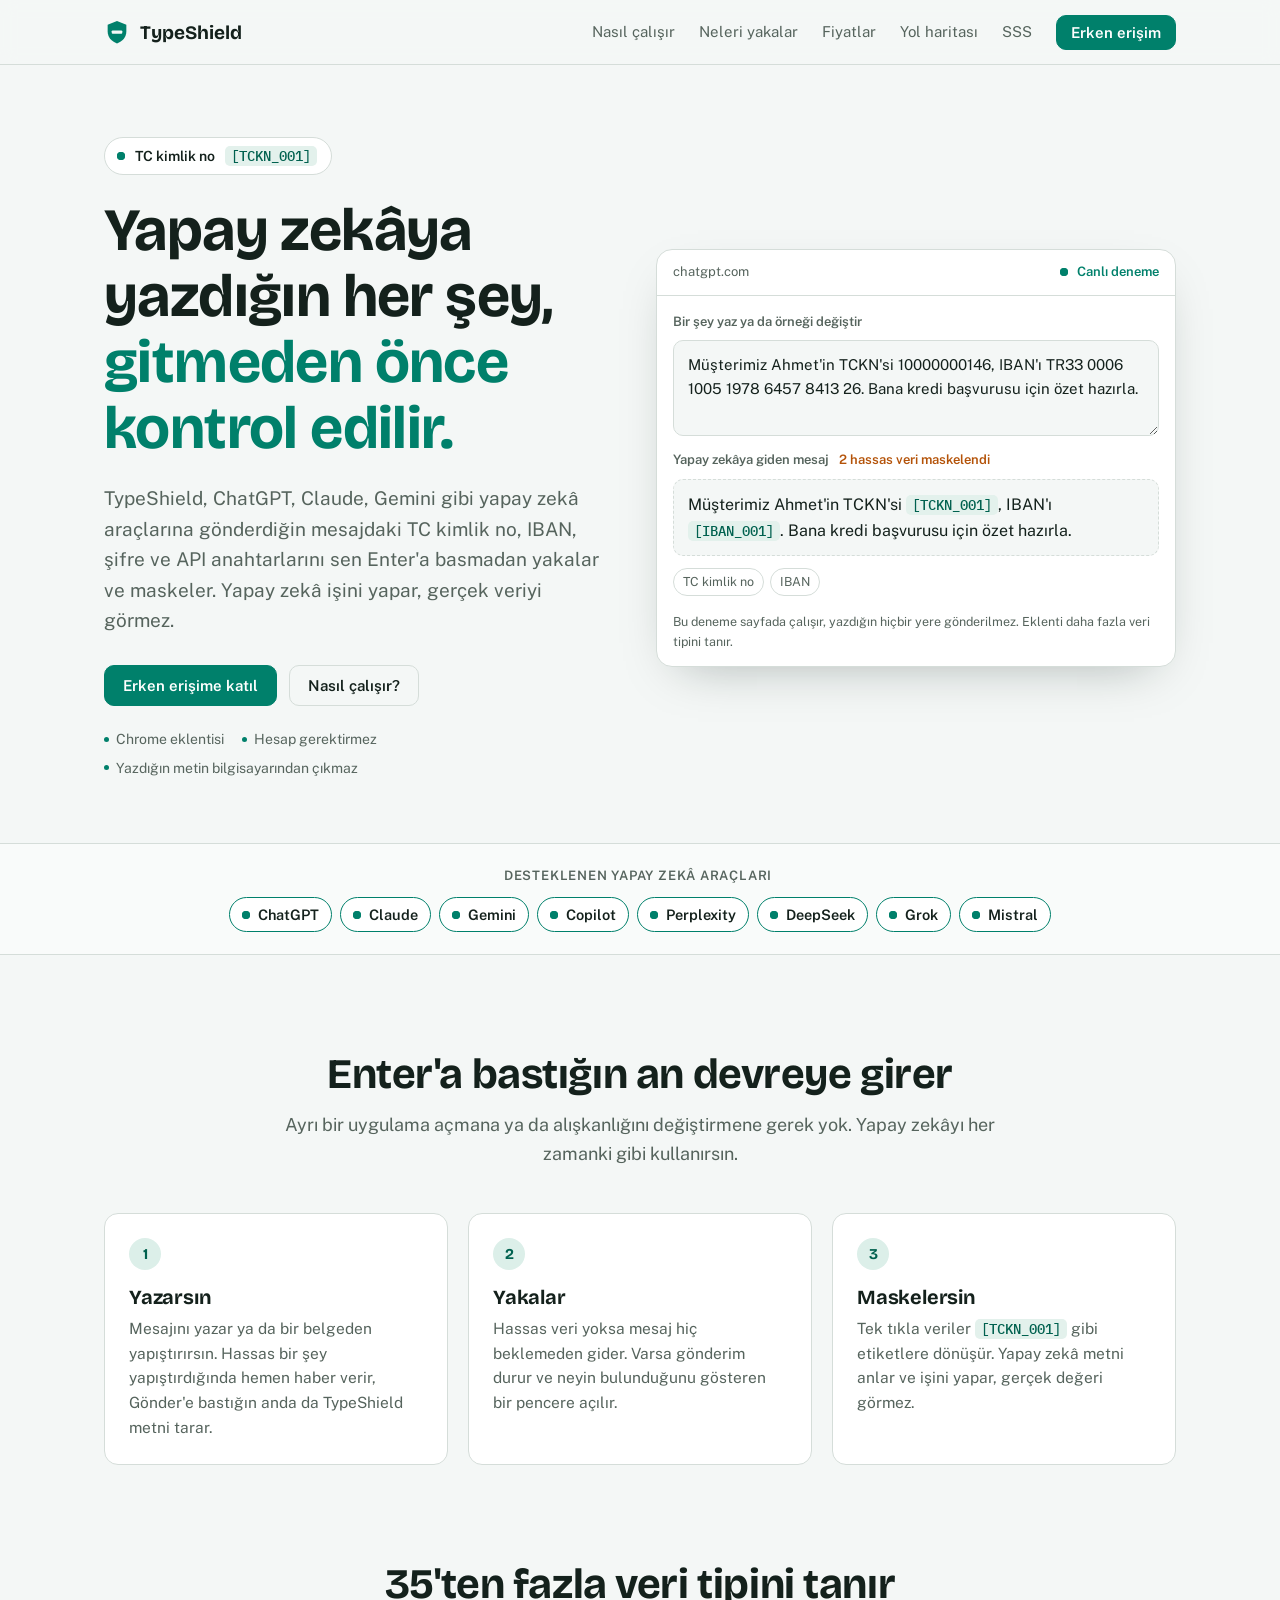
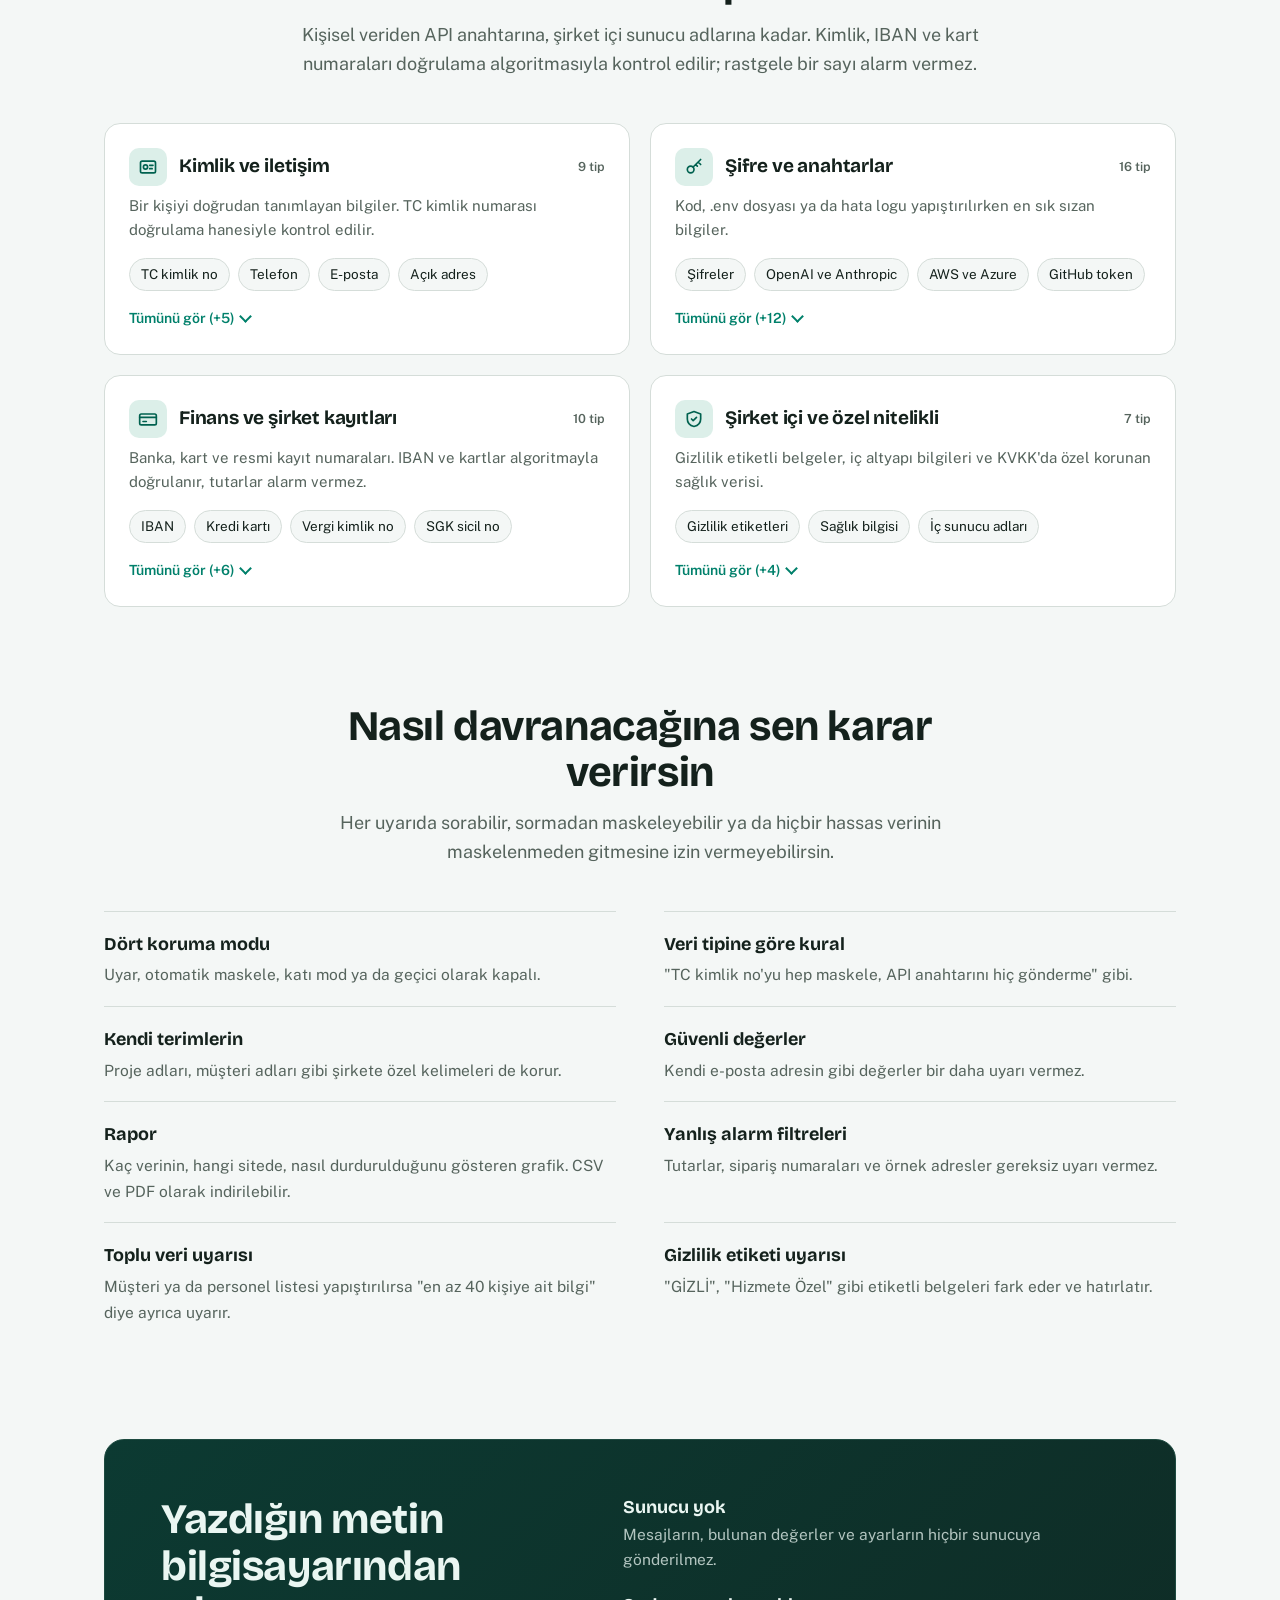
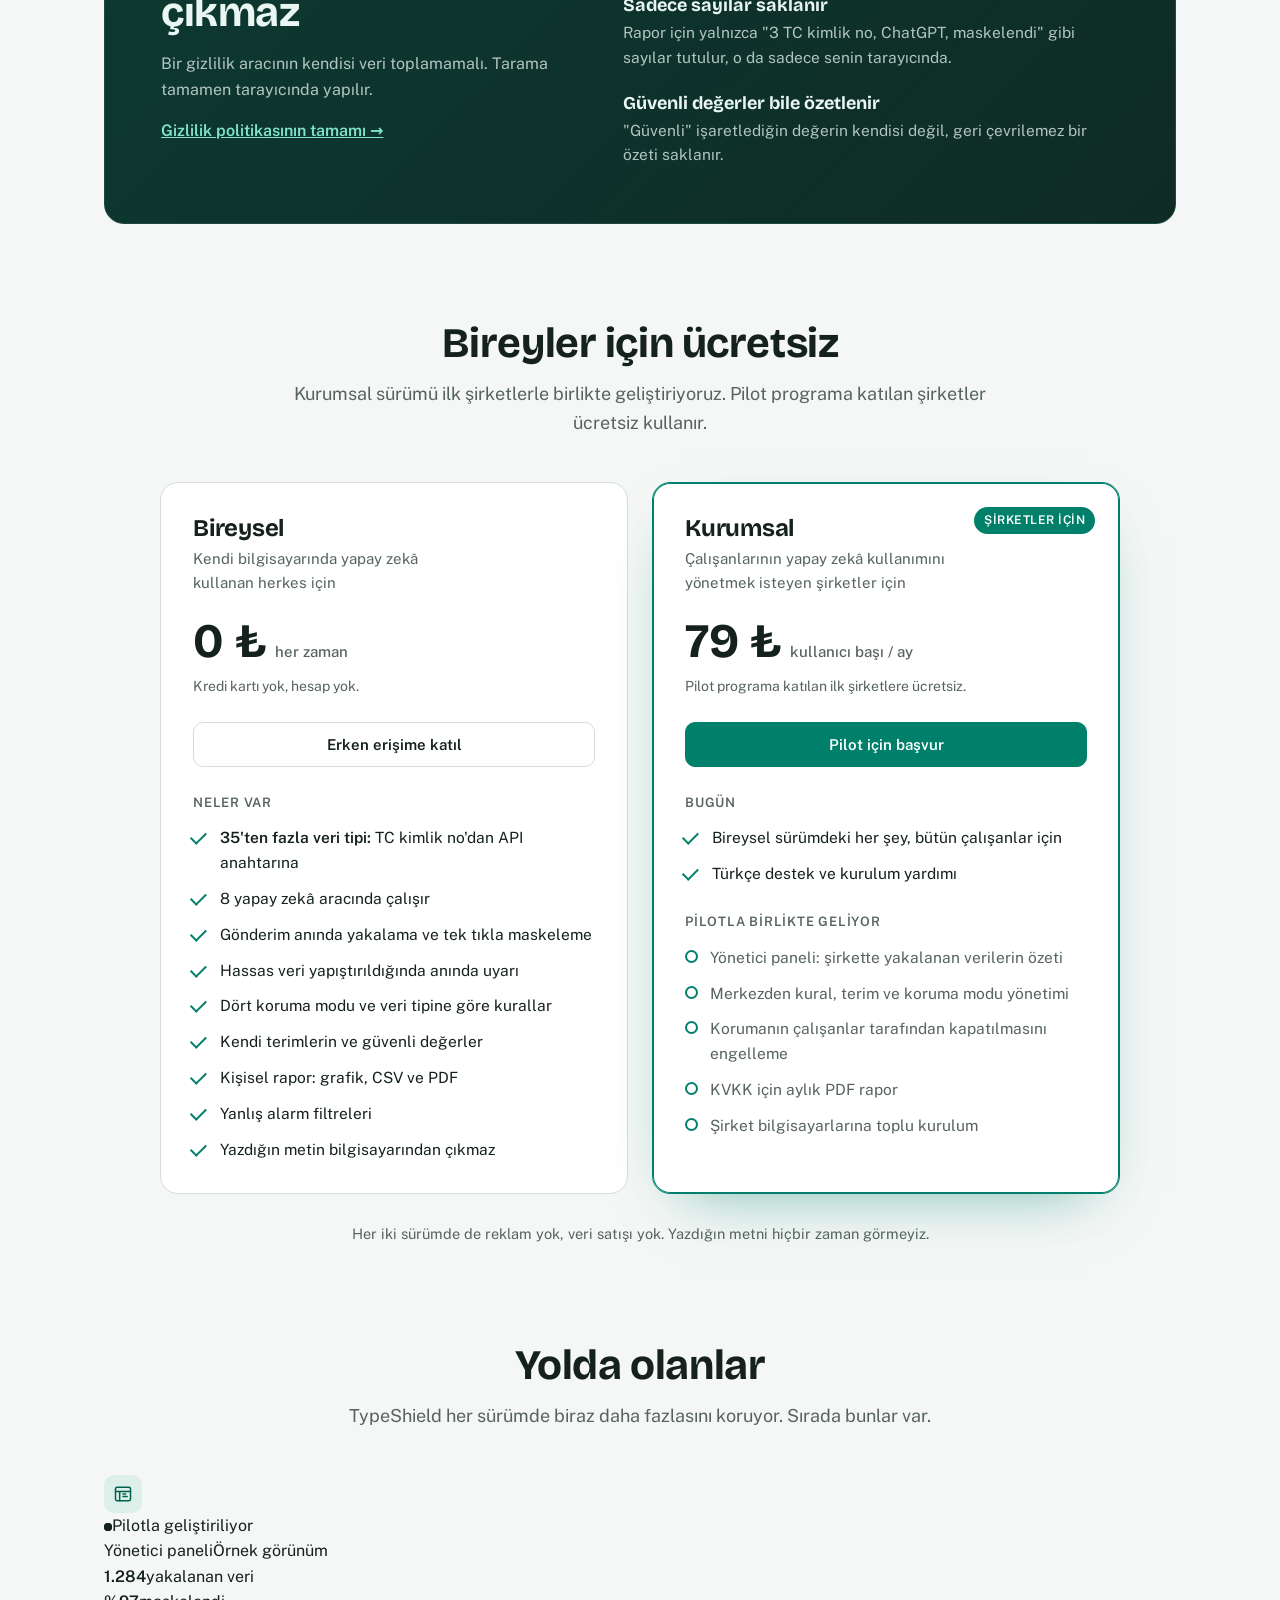
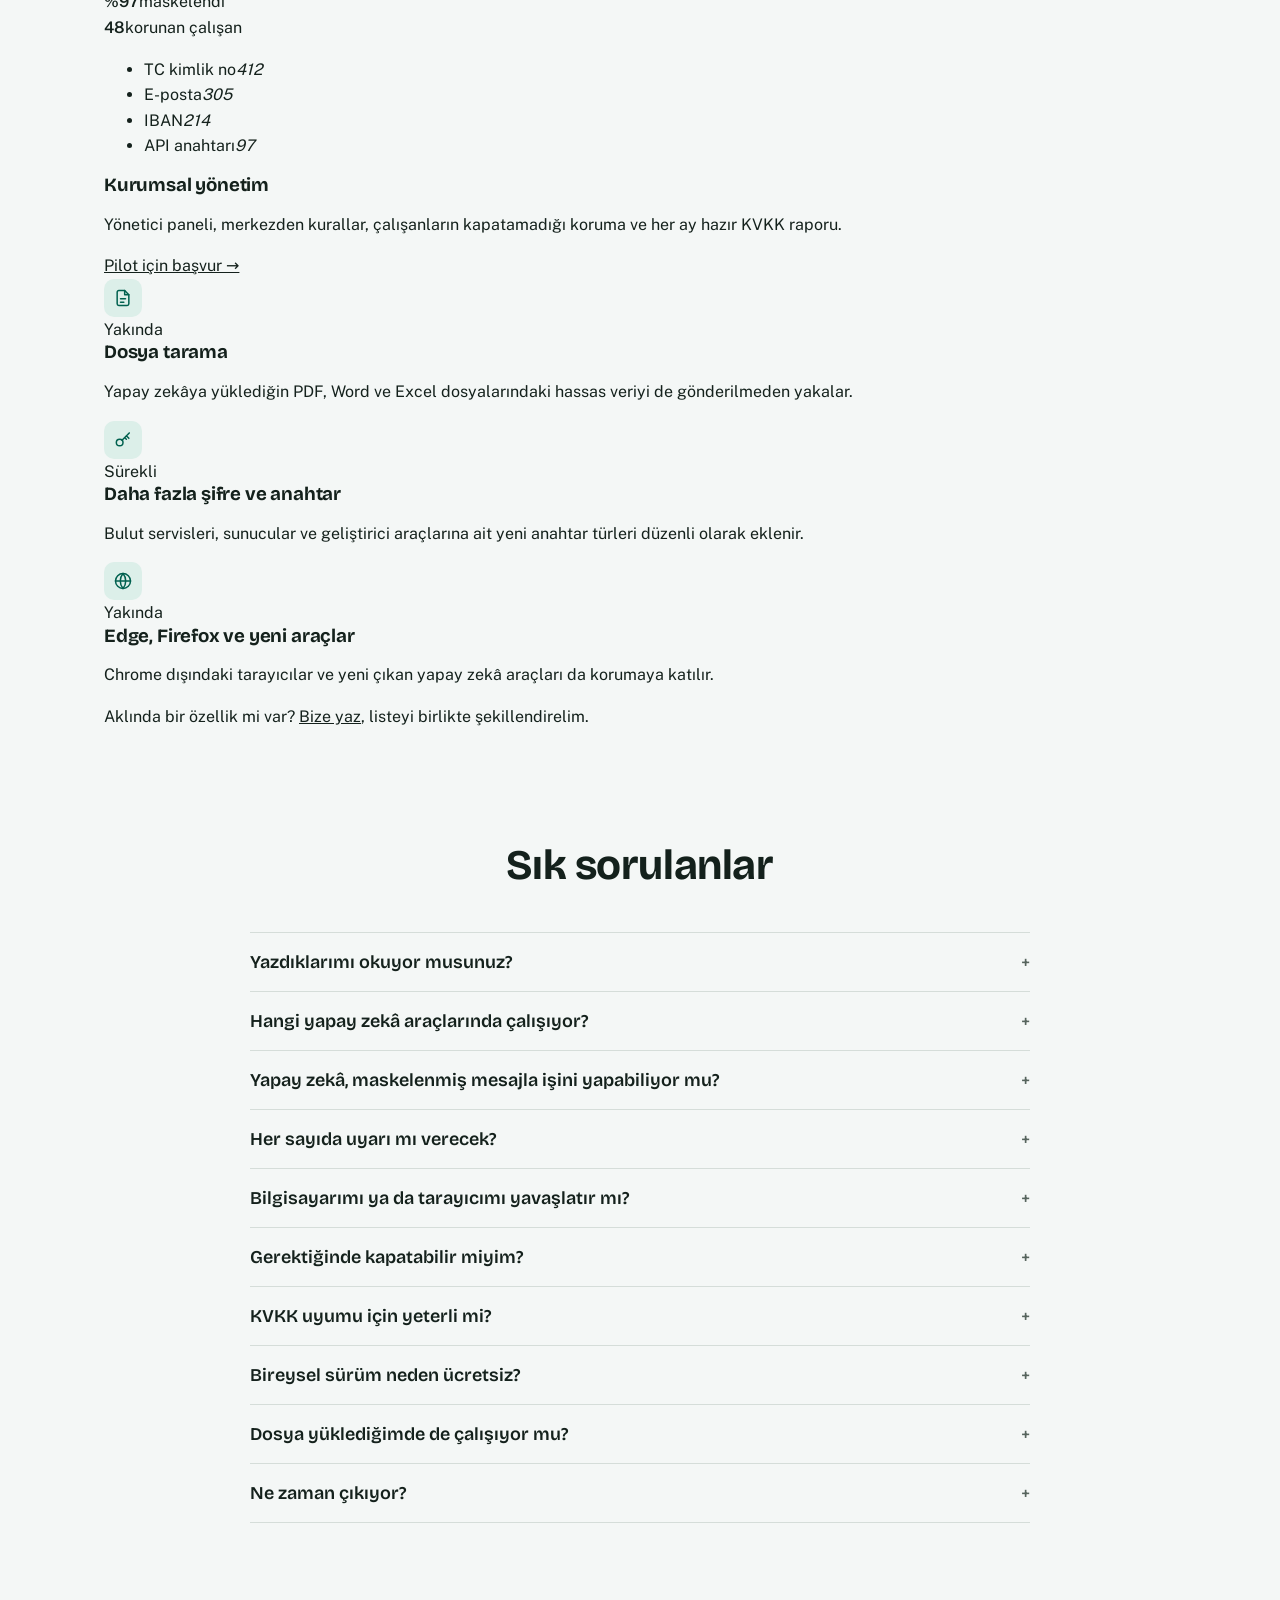
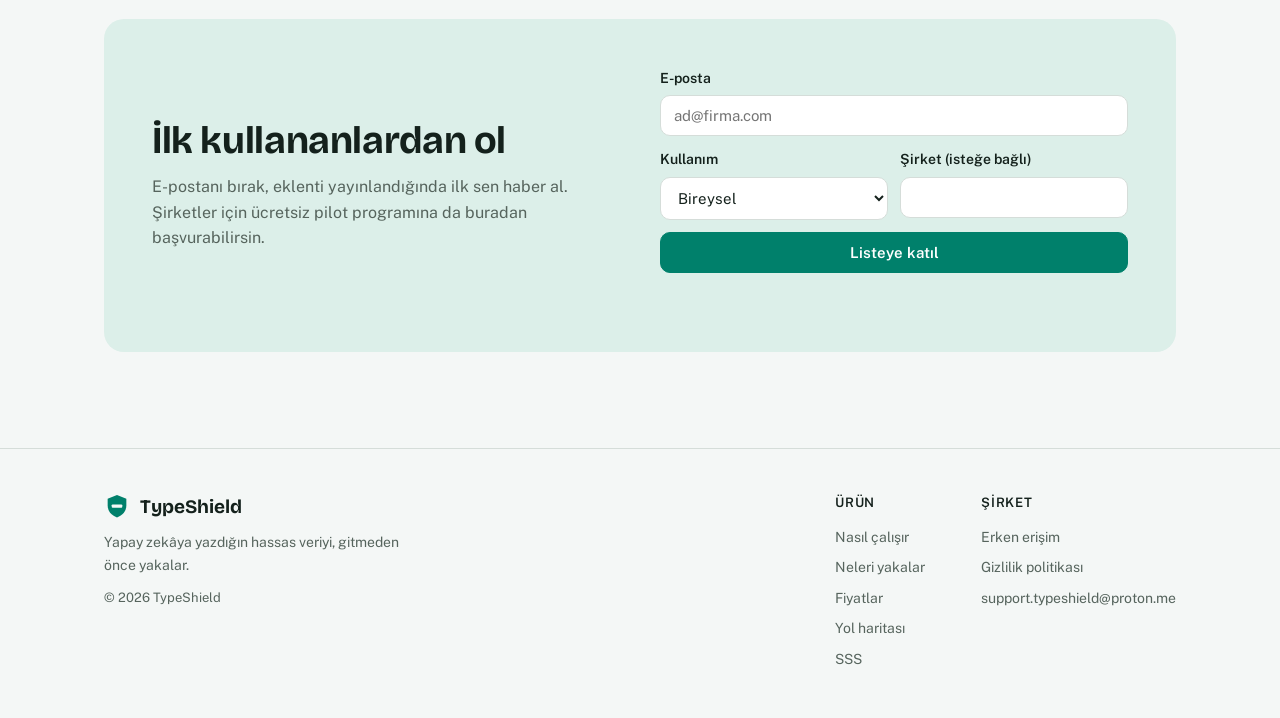
==== index.html @ f194bfb6 "Update index.html" ====
<!doctype html>
<html lang="tr">
<head>
  <meta charset="UTF-8" />
  <meta name="viewport" content="width=device-width, initial-scale=1" />
  <title>TypeShield · Yapay zekâya yazdığını koru</title>
  <meta name="description" content="TypeShield, ChatGPT, Claude, Gemini gibi yapay zekâ araçlarına gönderdiğin mesajlardaki TC kimlik no, IBAN, şifre ve API anahtarlarını sen göndermeden yakalar ve maskeler. Her şey tarayıcında olur." />
  <meta property="og:title" content="TypeShield · Yapay zekâya yazdığını koru" />
  <meta property="og:description" content="Yapay zekâya gönderdiğin mesajlardaki hassas veriyi, sen Enter'a basmadan yakalar ve maskeler." />
  <meta property="og:type" content="website" />
  <link rel="stylesheet" href="fonts.css" />
  <link rel="icon" href="favicon.svg" type="image/svg+xml" />
  <meta name="theme-color" content="#0f1714" media="(prefers-color-scheme: dark)" />
  <meta name="theme-color" content="#f4f7f6" media="(prefers-color-scheme: light)" />
  <link rel="stylesheet" href="style.css" />
  <script src="script.js" defer></script>
</head>
<body>
  <header class="top">
    <div class="wrap">
      <a class="logo" href="#" aria-label="Ana sayfa">
        <svg viewBox="0 0 32 32" aria-hidden="true"><path class="shield" d="M16 2.5 4.5 7v8.4c0 7.2 4.8 12.4 11.5 14.6 6.7-2.2 11.5-7.4 11.5-14.6V7z"/><rect class="bar" x="9.5" y="14" width="13" height="4.2" rx="1.2"/></svg>
        <span data-brand>TypeShield</span>
      </a>
      <nav class="menu" aria-label="Ana menü">
        <a href="#nasil">Nasıl çalışır</a>
        <a href="#neler">Neleri yakalar</a>
        <a href="#fiyat">Fiyatlar</a>
        <a href="#yol">Yol haritası</a>
        <a href="#sss">SSS</a>
        <a class="btn primary" href="#katil">Erken erişim</a>
      </nav>
    </div>
  </header>

  <main>
    <section class="hero">
      <div class="wrap">
        <div>
          <p class="ticker" id="ticker" aria-hidden="true">
            <span class="pulse"></span><span class="t-label">TC kimlik no</span><span class="t-val tok">[TCKN_001]</span>
          </p>
          <h1>Yapay zekâya yazdığın her şey, <span class="scan">gitmeden önce kontrol edilir.</span></h1>
          <p class="lead">
            <span data-brand>TypeShield</span>, ChatGPT, Claude, Gemini gibi yapay zekâ araçlarına gönderdiğin mesajdaki TC kimlik no, IBAN, şifre ve API
            anahtarlarını sen Enter'a basmadan yakalar ve maskeler. Yapay zekâ işini yapar, gerçek veriyi görmez.
          </p>
          <div class="ctas">
            <a class="btn primary" href="#katil">Erken erişime katıl</a>
            <a class="btn" href="#nasil">Nasıl çalışır?</a>
          </div>
          <ul class="meta">
            <li>Chrome eklentisi</li>
            <li>Hesap gerektirmez</li>
            <li>Yazdığın metin bilgisayarından çıkmaz</li>
          </ul>
        </div>

        <div class="demo" aria-labelledby="demo-label">
          <div class="demo-head"><span>chatgpt.com</span><span class="live"><span class="pulse" aria-hidden="true"></span>Canlı deneme</span></div>
          <label id="demo-label" for="demo-input">Bir şey yaz ya da örneği değiştir</label>
          <textarea id="demo-input" spellcheck="false">Müşterimiz Ahmet'in TCKN'si 10000000146, IBAN'ı TR33 0006 1005 1978 6457 8413 26. Bana kredi başvurusu için özet hazırla.</textarea>
          <div class="arrow" aria-live="polite"><span>Yapay zekâya giden mesaj</span><span class="count" id="demo-count"></span></div>
          <div class="out" id="demo-out"></div>
          <ul class="found" id="demo-found"></ul>
          <p class="note">Bu deneme sayfada çalışır, yazdığın hiçbir yere gönderilmez. Eklenti daha fazla veri tipini tanır.</p>
        </div>
      </div>
    </section>

    <div class="tools" aria-label="Desteklenen yapay zekâ araçları">
      <div class="wrap">
        <div class="group">
          <span class="k">Desteklenen yapay zekâ araçları</span>
          <span class="chip on"><span class="pulse" aria-hidden="true"></span>ChatGPT</span>
          <span class="chip on"><span class="pulse" aria-hidden="true"></span>Claude</span>
          <span class="chip on"><span class="pulse" aria-hidden="true"></span>Gemini</span>
          <span class="chip on"><span class="pulse" aria-hidden="true"></span>Copilot</span>
          <span class="chip on"><span class="pulse" aria-hidden="true"></span>Perplexity</span>
          <span class="chip on"><span class="pulse" aria-hidden="true"></span>DeepSeek</span>
          <span class="chip on"><span class="pulse" aria-hidden="true"></span>Grok</span>
          <span class="chip on"><span class="pulse" aria-hidden="true"></span>Mistral</span>
        </div>
      </div>
    </div>

    <section class="block" id="nasil">
      <div class="wrap">
        <div class="head">
          <h2>Enter'a bastığın an devreye girer</h2>
          <p>Ayrı bir uygulama açmana ya da alışkanlığını değiştirmene gerek yok. Yapay zekâyı her zamanki gibi kullanırsın.</p>
        </div>
        <ol class="steps">
          <li>
            <h3>Yazarsın</h3>
            <p>Mesajını yazar ya da bir belgeden yapıştırırsın. Hassas bir şey yapıştırdığında hemen haber verir, Gönder'e bastığın anda da <span data-brand>TypeShield</span> metni tarar.</p>
          </li>
          <li>
            <h3>Yakalar</h3>
            <p>Hassas veri yoksa mesaj hiç beklemeden gider. Varsa gönderim durur ve neyin bulunduğunu gösteren bir pencere açılır.</p>
          </li>
          <li>
            <h3>Maskelersin</h3>
            <p>Tek tıkla veriler <span class="tok">[TCKN_001]</span> gibi etiketlere dönüşür. Yapay zekâ metni anlar ve işini yapar, gerçek değeri görmez.</p>
          </li>
        </ol>
      </div>
    </section>

    <section class="block" id="neler">
      <div class="wrap">
        <div class="head">
          <h2>35'ten fazla veri tipini tanır</h2>
          <p>Kişisel veriden API anahtarına, şirket içi sunucu adlarına kadar. Kimlik, IBAN ve kart numaraları doğrulama algoritmasıyla kontrol edilir; rastgele bir sayı alarm vermez.</p>
        </div>
        <div class="catch">
          <div class="cat-col">
          <article class="cat">
            <div class="cat-head">
              <span class="cat-icon" aria-hidden="true"><svg viewBox="0 0 24 24" fill="none" stroke="currentColor" stroke-width="2" stroke-linecap="round" stroke-linejoin="round"><rect x="3" y="5" width="18" height="14" rx="2"/><circle cx="9" cy="12" r="2.5"/><path d="M14 10h4M14 14h3"/></svg></span>
              <h3>Kimlik ve iletişim</h3>
              <span class="cat-count">9 tip</span>
            </div>
            <p>Bir kişiyi doğrudan tanımlayan bilgiler. TC kimlik numarası doğrulama hanesiyle kontrol edilir.</p>
            <ul class="chips"><li>TC kimlik no</li><li>Telefon</li><li>E-posta</li><li>Açık adres</li></ul>
            <div class="more" id="more-1"><div class="more-inner"><ul class="chips"><li>Pasaport no</li><li>Kimlik kartı seri no</li><li>Doğum tarihi</li><li>Araç plakası</li><li>IP adresi</li></ul></div></div>
            <button type="button" class="more-btn" aria-expanded="false" aria-controls="more-1" data-rest="5">Tümünü gör (+5)</button>
          </article>
          <article class="cat">
            <div class="cat-head">
              <span class="cat-icon" aria-hidden="true"><svg viewBox="0 0 24 24" fill="none" stroke="currentColor" stroke-width="2" stroke-linecap="round" stroke-linejoin="round"><rect x="2" y="6" width="20" height="13" rx="2"/><path d="M2 10h20M6 15h4"/></svg></span>
              <h3>Finans ve şirket kayıtları</h3>
              <span class="cat-count">10 tip</span>
            </div>
            <p>Banka, kart ve resmi kayıt numaraları. IBAN ve kartlar algoritmayla doğrulanır, tutarlar alarm vermez.</p>
            <ul class="chips"><li>IBAN</li><li>Kredi kartı</li><li>Vergi kimlik no</li><li>SGK sicil no</li></ul>
            <div class="more" id="more-2"><div class="more-inner"><ul class="chips"><li>KEP adresi</li><li>Yabancı IBAN</li><li>Kart CVV ve son kullanma</li><li>MERSİS no</li><li>Ticaret sicil no</li><li>e-Fatura ETTN</li></ul></div></div>
            <button type="button" class="more-btn" aria-expanded="false" aria-controls="more-2" data-rest="6">Tümünü gör (+6)</button>
          </article>
          </div>
          <div class="cat-col">
          <article class="cat">
            <div class="cat-head">
              <span class="cat-icon" aria-hidden="true"><svg viewBox="0 0 24 24" fill="none" stroke="currentColor" stroke-width="2" stroke-linecap="round" stroke-linejoin="round"><circle cx="8" cy="15" r="4"/><path d="M11 12l9-9M17 6l3 3M14 9l2 2"/></svg></span>
              <h3>Şifre ve anahtarlar</h3>
              <span class="cat-count">16 tip</span>
            </div>
            <p>Kod, .env dosyası ya da hata logu yapıştırılırken en sık sızan bilgiler.</p>
            <ul class="chips"><li>Şifreler</li><li>OpenAI ve Anthropic</li><li>AWS ve Azure</li><li>GitHub token</li></ul>
            <div class="more" id="more-3"><div class="more-inner"><ul class="chips"><li>Private key</li><li>Groq, xAI, Hugging Face</li><li>Google API ve OAuth</li><li>GitLab token</li><li>Stripe, iyzico, PayTR</li><li>npm, PyPI, Docker Hub</li><li>SendGrid, Mailgun</li><li>Slack token</li><li>Slack, Discord, Teams webhook</li><li>Telegram bot token</li><li>JWT ve Bearer token</li><li>Şifreli bağlantı adresi</li></ul></div></div>
            <button type="button" class="more-btn" aria-expanded="false" aria-controls="more-3" data-rest="12">Tümünü gör (+12)</button>
          </article>
          <article class="cat">
            <div class="cat-head">
              <span class="cat-icon" aria-hidden="true"><svg viewBox="0 0 24 24" fill="none" stroke="currentColor" stroke-width="2" stroke-linecap="round" stroke-linejoin="round"><path d="M12 3 4 6v6c0 4.5 3.4 8 8 9 4.6-1 8-4.5 8-9V6z"/><path d="M9 12l2 2 4-4"/></svg></span>
              <h3>Şirket içi ve özel nitelikli</h3>
              <span class="cat-count">7 tip</span>
            </div>
            <p>Gizlilik etiketli belgeler, iç altyapı bilgileri ve KVKK'da özel korunan sağlık verisi.</p>
            <ul class="chips"><li>Gizlilik etiketleri</li><li>Sağlık bilgisi</li><li>İç sunucu adları</li></ul>
            <div class="more" id="more-4"><div class="more-inner"><ul class="chips"><li>Domain kullanıcıları</li><li>Kendi terimlerin</li><li>Ağ paylaşım yolları</li><li>MAC adresleri</li></ul></div></div>
            <button type="button" class="more-btn" aria-expanded="false" aria-controls="more-4" data-rest="4">Tümünü gör (+4)</button>
          </article>
          </div>
        </div>
      </div>
    </section>

    <section class="block">
      <div class="wrap">
        <div class="head">
          <h2>Nasıl davranacağına sen karar verirsin</h2>
          <p>Her uyarıda sorabilir, sormadan maskeleyebilir ya da hiçbir hassas verinin maskelenmeden gitmesine izin vermeyebilirsin.</p>
        </div>
        <ul class="controls">
          <li><b>Dört koruma modu</b><span>Uyar, otomatik maskele, katı mod ya da geçici olarak kapalı.</span></li>
          <li><b>Veri tipine göre kural</b><span>"TC kimlik no'yu hep maskele, API anahtarını hiç gönderme" gibi.</span></li>
          <li><b>Kendi terimlerin</b><span>Proje adları, müşteri adları gibi şirkete özel kelimeleri de korur.</span></li>
          <li><b>Güvenli değerler</b><span>Kendi e-posta adresin gibi değerler bir daha uyarı vermez.</span></li>
          <li><b>Rapor</b><span>Kaç verinin, hangi sitede, nasıl durdurulduğunu gösteren grafik. CSV ve PDF olarak indirilebilir.</span></li>
          <li><b>Yanlış alarm filtreleri</b><span>Tutarlar, sipariş numaraları ve örnek adresler gereksiz uyarı vermez.</span></li>
          <li><b>Toplu veri uyarısı</b><span>Müşteri ya da personel listesi yapıştırılırsa "en az 40 kişiye ait bilgi" diye ayrıca uyarır.</span></li>
          <li><b>Gizlilik etiketi uyarısı</b><span>"GİZLİ", "Hizmete Özel" gibi etiketli belgeleri fark eder ve hatırlatır.</span></li>
        </ul>
      </div>
    </section>

    <section class="block">
      <div class="wrap">
        <div class="privacy">
          <div>
            <h2>Yazdığın metin bilgisayarından çıkmaz</h2>
            <p>Bir gizlilik aracının kendisi veri toplamamalı. Tarama tamamen tarayıcında yapılır.</p>
            <p><a href="gizlilik.html">Gizlilik politikasının tamamı →</a></p>
          </div>
          <dl>
            <div><dt>Sunucu yok</dt><dd>Mesajların, bulunan değerler ve ayarların hiçbir sunucuya gönderilmez.</dd></div>
            <div><dt>Sadece sayılar saklanır</dt><dd>Rapor için yalnızca "3 TC kimlik no, ChatGPT, maskelendi" gibi sayılar tutulur, o da sadece senin tarayıcında.</dd></div>
            <div><dt>Güvenli değerler bile özetlenir</dt><dd>"Güvenli" işaretlediğin değerin kendisi değil, geri çevrilemez bir özeti saklanır.</dd></div>
          </dl>
        </div>
      </div>
    </section>

    <section class="block" id="fiyat">
      <div class="wrap">
        <div class="head">
          <h2>Bireyler için ücretsiz</h2>
          <p>Kurumsal sürümü ilk şirketlerle birlikte geliştiriyoruz. Pilot programa katılan şirketler ücretsiz kullanır.</p>
        </div>
        <div class="plans">
          <div class="plan">
            <h3>Bireysel</h3>
            <p class="for">Kendi bilgisayarında yapay zekâ kullanan herkes için</p>
            <div class="price">0 ₺<small>her zaman</small></div>
            <p class="fine">Kredi kartı yok, hesap yok.</p>
            <a class="btn" href="#katil" data-plan="bireysel">Erken erişime katıl</a>
            <p class="group">Neler var</p>
            <ul class="feat">
              <li><span><b>35'ten fazla veri tipi:</b> TC kimlik no'dan API anahtarına</span></li>
              <li>8 yapay zekâ aracında çalışır</li>
              <li>Gönderim anında yakalama ve tek tıkla maskeleme</li>
              <li>Hassas veri yapıştırıldığında anında uyarı</li>
              <li>Dört koruma modu ve veri tipine göre kurallar</li>
              <li>Kendi terimlerin ve güvenli değerler</li>
              <li>Kişisel rapor: grafik, CSV ve PDF</li>
              <li>Yanlış alarm filtreleri</li>
              <li>Yazdığın metin bilgisayarından çıkmaz</li>
            </ul>
          </div>
          <div class="plan team">
            <span class="badge">Şirketler için</span>
            <h3>Kurumsal</h3>
            <p class="for">Çalışanlarının yapay zekâ kullanımını yönetmek isteyen şirketler için</p>
            <div class="price">79 ₺<small>kullanıcı başı / ay</small></div>
            <p class="fine">Pilot programa katılan ilk şirketlere ücretsiz.</p>
            <a class="btn primary" href="#katil" data-plan="kurumsal">Pilot için başvur</a>
            <p class="group">Bugün</p>
            <ul class="feat">
              <li>Bireysel sürümdeki her şey, bütün çalışanlar için</li>
              <li>Türkçe destek ve kurulum yardımı</li>
            </ul>
            <p class="group">Pilotla birlikte geliyor</p>
            <ul class="feat next">
              <li>Yönetici paneli: şirkette yakalanan verilerin özeti</li>
              <li>Merkezden kural, terim ve koruma modu yönetimi</li>
              <li>Korumanın çalışanlar tarafından kapatılmasını engelleme</li>
              <li>KVKK için aylık PDF rapor</li>
              <li>Şirket bilgisayarlarına toplu kurulum</li>
            </ul>
          </div>
        </div>
        <p class="plans-note">Her iki sürümde de reklam yok, veri satışı yok. Yazdığın metni hiçbir zaman görmeyiz.</p>
      </div>
    </section>

    <section class="block" id="yol">
      <div class="wrap">
        <div class="head">
          <h2>Yolda olanlar</h2>
          <p><span data-brand>TypeShield</span> her sürümde biraz daha fazlasını koruyor. Sırada bunlar var.</p>
        </div>
        <div class="road">
          <article class="road-item lead">
            <div class="road-top">
              <span class="cat-icon"><svg viewBox="0 0 24 24" fill="none" stroke="currentColor" stroke-width="1.8" stroke-linecap="round" stroke-linejoin="round" aria-hidden="true"><rect x="3" y="4" width="18" height="16" rx="2"/><path d="M3 9h18M8 20V9"/><path d="M12 15h5M12 12h3"/></svg></span>
              <span class="status live"><span class="pulse"></span>Pilotla geliştiriliyor</span>
            </div>
            <div class="preview" aria-hidden="true">
              <div class="pv-head"><span>Yönetici paneli</span><span>Örnek görünüm</span></div>
              <div class="pv-stats">
                <div><b>1.284</b><span>yakalanan veri</span></div>
                <div><b>%97</b><span>maskelendi</span></div>
                <div><b>48</b><span>korunan çalışan</span></div>
              </div>
              <ul class="pv-bars">
                <li><span>TC kimlik no</span><i style="--w: 100%"></i><em>412</em></li>
                <li><span>E-posta</span><i style="--w: 74%"></i><em>305</em></li>
                <li><span>IBAN</span><i style="--w: 52%"></i><em>214</em></li>
                <li><span>API anahtarı</span><i style="--w: 24%"></i><em>97</em></li>
              </ul>
            </div>
            <h3>Kurumsal yönetim</h3>
            <p>Yönetici paneli, merkezden kurallar, çalışanların kapatamadığı koruma ve her ay hazır KVKK raporu.</p>
            <a class="road-link" href="#katil" data-plan="kurumsal">Pilot için başvur →</a>
          </article>
          <article class="road-item">
            <div class="road-top">
              <span class="cat-icon"><svg viewBox="0 0 24 24" fill="none" stroke="currentColor" stroke-width="1.8" stroke-linecap="round" stroke-linejoin="round" aria-hidden="true"><path d="M14 3H7a2 2 0 0 0-2 2v14a2 2 0 0 0 2 2h10a2 2 0 0 0 2-2V8z"/><path d="M14 3v5h5M9 13h6M9 17h4"/></svg></span>
              <span class="status">Yakında</span>
            </div>
            <h3>Dosya tarama</h3>
            <p>Yapay zekâya yüklediğin PDF, Word ve Excel dosyalarındaki hassas veriyi de gönderilmeden yakalar.</p>
          </article>
          <article class="road-item">
            <div class="road-top">
              <span class="cat-icon"><svg viewBox="0 0 24 24" fill="none" stroke="currentColor" stroke-width="1.8" stroke-linecap="round" stroke-linejoin="round" aria-hidden="true"><circle cx="8" cy="15" r="4"/><path d="m10.8 12.2 8.7-8.7M16 7l3 3M14 9l2 2"/></svg></span>
              <span class="status">Sürekli</span>
            </div>
            <h3>Daha fazla şifre ve anahtar</h3>
            <p>Bulut servisleri, sunucular ve geliştirici araçlarına ait yeni anahtar türleri düzenli olarak eklenir.</p>
          </article>
          <article class="road-item">
            <div class="road-top">
              <span class="cat-icon"><svg viewBox="0 0 24 24" fill="none" stroke="currentColor" stroke-width="1.8" stroke-linecap="round" stroke-linejoin="round" aria-hidden="true"><circle cx="12" cy="12" r="9"/><path d="M3 12h18M12 3a14 14 0 0 1 0 18M12 3a14 14 0 0 0 0 18"/></svg></span>
              <span class="status">Yakında</span>
            </div>
            <h3>Edge, Firefox ve yeni araçlar</h3>
            <p>Chrome dışındaki tarayıcılar ve yeni çıkan yapay zekâ araçları da korumaya katılır.</p>
          </article>
        </div>
        <p class="road-note">Aklında bir özellik mi var? <a href="mailto:support.typeshield@proton.me">Bize yaz</a>, listeyi birlikte şekillendirelim.</p>
      </div>
    </section>

    <section class="block" id="sss">
      <div class="wrap">
        <div class="head">
          <h2>Sık sorulanlar</h2>
        </div>
        <div class="faq">
          <details>
            <summary>Yazdıklarımı okuyor musunuz?</summary>
            <p>Hayır. Tarama tarayıcında, eklentinin içinde yapılır. Mesajın, bulunan değerler ya da ayarların hiçbir sunucuya gönderilmez. Eklentinin bağlandığı bir sunucumuz yok.</p>
          </details>
          <details>
            <summary>Hangi yapay zekâ araçlarında çalışıyor?</summary>
            <p>ChatGPT, Claude, Gemini, Copilot, Perplexity, DeepSeek, Grok ve Mistral'da çalışır. Yeni bir araç eklendiğinde erken erişim listesindekilere haber veriyoruz.</p>
          </details>
          <details>
            <summary>Yapay zekâ, maskelenmiş mesajla işini yapabiliyor mu?</summary>
            <p>Evet. Etiketler <span class="tok">[TCKN_001]</span> gibi anlamlı olduğu için yapay zekâ metnin ne dediğini anlar. Aynı değer metinde birkaç kez geçerse hep aynı etiketi alır, bağlantı kaybolmaz.</p>
          </details>
          <details>
            <summary>Her sayıda uyarı mı verecek?</summary>
            <p>Hayır. TC kimlik no, IBAN ve kart numaraları doğrulama algoritmasıyla kontrol edilir. Tutarlar, sipariş numaraları ve örnek adresler filtrelenir. Yine de gereksiz uyarı alırsan o değeri "güvenli" işaretleyebilirsin.</p>
          </details>
          <details>
            <summary>Bilgisayarımı ya da tarayıcımı yavaşlatır mı?</summary>
            <p>Hayır. Tarama sadece metin yapıştırdığında ve gönder'e bastığında yapılır, göz açıp kapayıncaya kadar biter. Arka planda sürekli çalışmaz, desteklenen yapay zekâ siteleri dışındaki sayfalara hiç dokunmaz.</p>
          </details>
          <details>
            <summary>Gerektiğinde kapatabilir miyim?</summary>
            <p>Evet. Ayarlardan korumayı tamamen kapatabilir ya da tek bir mesaj için "Yine de gönder" diyebilirsin. Katı modda ve "Engelle" kuralı olan veri tiplerinde bu seçenek bilerek gösterilmez.</p>
          </details>
          <details>
            <summary>KVKK uyumu için yeterli mi?</summary>
            <p><span data-brand>TypeShield</span>, kişisel verilerin yapay zekâ hizmetlerine gönderilmesini önleyen teknik bir tedbirdir. Tek başına KVKK uyumu sağlamaz. Şirketinin politikaları ve hukuki süreçleriyle birlikte düşünülmelidir.</p>
          </details>
          <details>
            <summary>Bireysel sürüm neden ücretsiz?</summary>
            <p>Bireysel sürüm ücretsiz kalacak. Gelirimiz şirketlere sunacağımız kurumsal sürümden gelecek. Reklam göstermiyoruz, veri satmıyoruz. Zaten elimizde satılacak bir veri yok.</p>
          </details>
          <details>
            <summary>Dosya yüklediğimde de çalışıyor mu?</summary>
            <p>Şimdilik yazdığın ve yapıştırdığın metni korur. Yüklenen dosyaları taramak yol haritamızda.</p>
          </details>
          <details>
            <summary>Ne zaman çıkıyor?</summary>
            <p>Eklenti test aşamasında. Chrome Web Store'da yayınlandığında erken erişim listesindekilere ilk biz haber veriyoruz.</p>
          </details>
        </div>
      </div>
    </section>

    <div class="wrap">
      <section class="join" id="katil">
        <div>
          <h2>İlk kullananlardan ol</h2>
          <p>E-postanı bırak, eklenti yayınlandığında ilk sen haber al. Şirketler için ücretsiz pilot programına da buradan başvurabilirsin.</p>
        </div>
        <form class="signup" id="signup" novalidate>
          <input class="hp" type="text" name="_gotcha" tabindex="-1" autocomplete="off" aria-hidden="true" />
          <label>E-posta
            <input type="email" name="email" required autocomplete="email" placeholder="ad@firma.com" />
          </label>
          <div class="row">
            <label>Kullanım
              <select name="plan">
                <option value="bireysel">Bireysel</option>
                <option value="kurumsal">Kurumsal / şirket pilotu</option>
              </select>
            </label>
            <label>Şirket (isteğe bağlı)
              <input type="text" name="company" autocomplete="organization" />
            </label>
          </div>
          <button class="btn primary" type="submit">Listeye katıl</button>
          <p class="msg" id="signup-msg" role="status"></p>
        </form>
      </section>
    </div>
  </main>

  <footer>
    <div class="wrap">
      <div class="foot-brand">
        <a class="logo" href="#" aria-label="Ana sayfa">
          <svg viewBox="0 0 32 32" aria-hidden="true"><path class="shield" d="M16 2.5 4.5 7v8.4c0 7.2 4.8 12.4 11.5 14.6 6.7-2.2 11.5-7.4 11.5-14.6V7z"/><rect class="bar" x="9.5" y="14" width="13" height="4.2" rx="1.2"/></svg>
          <span data-brand>TypeShield</span>
        </a>
        <p>Yapay zekâya yazdığın hassas veriyi, gitmeden önce yakalar.</p>
        <p class="copy">© <span id="year"></span> <span data-brand>TypeShield</span></p>
      </div>
      <nav aria-label="Alt menü">
        <div>
          <b>Ürün</b>
          <a href="#nasil">Nasıl çalışır</a>
          <a href="#neler">Neleri yakalar</a>
          <a href="#fiyat">Fiyatlar</a>
          <a href="#yol">Yol haritası</a>
          <a href="#sss">SSS</a>
        </div>
        <div>
          <b>Şirket</b>
          <a href="#katil">Erken erişim</a>
          <a href="gizlilik.html">Gizlilik politikası</a>
          <a href="mailto:support.typeshield@proton.me">support.typeshield@proton.me</a>
        </div>
      </nav>
    </div>
  </footer>

  <button class="totop" id="totop" type="button" aria-label="Sayfanın başına dön">
    <svg viewBox="0 0 24 24" fill="none" stroke="currentColor" stroke-width="2.5" stroke-linecap="round" stroke-linejoin="round" aria-hidden="true"><path d="M12 19V5M5 12l7-7 7 7"/></svg>
  </button>
</body>
</html>
---- fonts.css ----
@font-face { font-family: 'Bricolage Grotesque'; font-style: normal; font-weight: 200 800; font-display: swap; src: url(fonts/bricolage-latin-ext.woff2) format('woff2'); unicode-range: U+0100-02BA,U+02BD-02C5,U+02C7-02CC,U+02CE-02D7,U+02DD-02FF,U+0304,U+0308,U+0329,U+1D00-1DBF,U+1E00-1E9F,U+1EF2-1EFF,U+2020,U+20A0-20AB,U+20AD-20C0,U+2113,U+2C60-2C7F,U+A720-A7FF; }
@font-face { font-family: 'Public Sans'; font-style: normal; font-weight: 400; font-display: swap; src: url(fonts/public-sans-latin-ext-400.woff2) format('woff2'); unicode-range: U+0100-02BA,U+02BD-02C5,U+02C7-02CC,U+02CE-02D7,U+02DD-02FF,U+0304,U+0308,U+0329,U+1D00-1DBF,U+1E00-1E9F,U+1EF2-1EFF,U+2020,U+20A0-20AB,U+20AD-20C0,U+2113,U+2C60-2C7F,U+A720-A7FF; }
@font-face { font-family: 'Public Sans'; font-style: normal; font-weight: 500; font-display: swap; src: url(fonts/public-sans-latin-ext-500.woff2) format('woff2'); unicode-range: U+0100-02BA,U+02BD-02C5,U+02C7-02CC,U+02CE-02D7,U+02DD-02FF,U+0304,U+0308,U+0329,U+1D00-1DBF,U+1E00-1E9F,U+1EF2-1EFF,U+2020,U+20A0-20AB,U+20AD-20C0,U+2113,U+2C60-2C7F,U+A720-A7FF; }
@font-face { font-family: 'Public Sans'; font-style: normal; font-weight: 600; font-display: swap; src: url(fonts/public-sans-latin-ext-600.woff2) format('woff2'); unicode-range: U+0100-02BA,U+02BD-02C5,U+02C7-02CC,U+02CE-02D7,U+02DD-02FF,U+0304,U+0308,U+0329,U+1D00-1DBF,U+1E00-1E9F,U+1EF2-1EFF,U+2020,U+20A0-20AB,U+20AD-20C0,U+2113,U+2C60-2C7F,U+A720-A7FF; }
@font-face { font-family: 'IBM Plex Mono'; font-style: normal; font-weight: 500; font-display: swap; src: url(fonts/plex-mono-latin-ext-500.woff2) format('woff2'); unicode-range: U+0100-02BA,U+02BD-02C5,U+02C7-02CC,U+02CE-02D7,U+02DD-02FF,U+0304,U+0308,U+0329,U+1D00-1DBF,U+1E00-1E9F,U+1EF2-1EFF,U+2020,U+20A0-20AB,U+20AD-20C0,U+2113,U+2C60-2C7F,U+A720-A7FF; }
@font-face { font-family: 'Bricolage Grotesque'; font-style: normal; font-weight: 200 800; font-display: swap; src: url(fonts/bricolage-latin.woff2) format('woff2'); unicode-range: U+0000-00FF,U+0131,U+0152-0153,U+02BB-02BC,U+02C6,U+02DA,U+02DC,U+0304,U+0308,U+0329,U+2000-206F,U+20AC,U+2122,U+2191,U+2193,U+2212,U+2215,U+FEFF,U+FFFD; }
@font-face { font-family: 'Public Sans'; font-style: normal; font-weight: 400; font-display: swap; src: url(fonts/public-sans-latin-400.woff2) format('woff2'); unicode-range: U+0000-00FF,U+0131,U+0152-0153,U+02BB-02BC,U+02C6,U+02DA,U+02DC,U+0304,U+0308,U+0329,U+2000-206F,U+20AC,U+2122,U+2191,U+2193,U+2212,U+2215,U+FEFF,U+FFFD; }
@font-face { font-family: 'Public Sans'; font-style: normal; font-weight: 500; font-display: swap; src: url(fonts/public-sans-latin-500.woff2) format('woff2'); unicode-range: U+0000-00FF,U+0131,U+0152-0153,U+02BB-02BC,U+02C6,U+02DA,U+02DC,U+0304,U+0308,U+0329,U+2000-206F,U+20AC,U+2122,U+2191,U+2193,U+2212,U+2215,U+FEFF,U+FFFD; }
@font-face { font-family: 'Public Sans'; font-style: normal; font-weight: 600; font-display: swap; src: url(fonts/public-sans-latin-600.woff2) format('woff2'); unicode-range: U+0000-00FF,U+0131,U+0152-0153,U+02BB-02BC,U+02C6,U+02DA,U+02DC,U+0304,U+0308,U+0329,U+2000-206F,U+20AC,U+2122,U+2191,U+2193,U+2212,U+2215,U+FEFF,U+FFFD; }
@font-face { font-family: 'IBM Plex Mono'; font-style: normal; font-weight: 500; font-display: swap; src: url(fonts/plex-mono-latin-500.woff2) format('woff2'); unicode-range: U+0000-00FF,U+0131,U+0152-0153,U+02BB-02BC,U+02C6,U+02DA,U+02DC,U+0304,U+0308,U+0329,U+2000-206F,U+20AC,U+2122,U+2191,U+2193,U+2212,U+2215,U+FEFF,U+FFFD; }
---- style.css ----
:root {
  interpolate-size: allow-keywords;
  --paper: #f4f7f6;
  --card: #ffffff;
  --ink: #14211c;
  --muted: #56645d;
  --line: #d5ddd9;
  --accent: #00806b;
  --accent-ink: #ffffff;
  --accent-soft: #dcefe9;
  --shine: #3fdcb8;
  --token-bg: #e3f1ec;
  --token-ink: #00614f;
  --warn: #b45309;
  --display: 'Bricolage Grotesque', 'Segoe UI', system-ui, sans-serif;
  --body: 'Public Sans', 'Segoe UI', system-ui, sans-serif;
  --mono: 'IBM Plex Mono', ui-monospace, Consolas, monospace;
  color-scheme: light dark;
}
@media (prefers-color-scheme: dark) {
  :root {
    --paper: #0f1714;
    --card: #16201c;
    --ink: #e7efeb;
    --muted: #9fb0a8;
    --line: #2a3832;
    --accent: #12a58b;
    --accent-ink: #04120e;
    --accent-soft: #163a31;
    --shine: #c9fff1;
    --token-bg: #173a32;
    --token-ink: #6fd8c1;
    --warn: #f0a35b;
  }
}

* { box-sizing: border-box; }
html { scroll-behavior: smooth; scroll-padding-top: 80px; }
body { margin: 0; background: var(--paper); color: var(--ink); font: 16px/1.6 var(--body); }
a { color: inherit; }
:focus-visible { outline: 2px solid var(--accent); outline-offset: 3px; border-radius: 4px; }
.wrap { max-width: 1120px; margin: 0 auto; padding: 0 24px; }
h1, h2, h3 { font-family: var(--display); line-height: 1.1; margin: 0; letter-spacing: -0.01em; }

.pulse { position: relative; display: inline-block; width: 8px; height: 8px; border-radius: 50%; background: currentColor; flex: none; animation: blink 1.6s ease-in-out infinite; }
.pulse::after { content: ''; position: absolute; inset: 0; border-radius: 50%; background: currentColor; animation: ring 1.6s ease-out infinite; }
@keyframes blink { 0%, 100% { opacity: 1; } 50% { opacity: 0.35; } }
@keyframes ring { 0% { transform: scale(1); opacity: 0.5; } 100% { transform: scale(2.6); opacity: 0; } }

.btn {
  display: inline-flex; align-items: center; justify-content: center; gap: 8px;
  padding: 11px 18px; border-radius: 10px; font: 600 15px var(--body); text-decoration: none; cursor: pointer;
  border: 1px solid var(--line); background: transparent; color: var(--ink);
}
.btn:hover { border-color: var(--muted); }
.btn.primary { background: var(--accent); border-color: var(--accent); color: var(--accent-ink); }
.btn.primary:hover { filter: brightness(1.06); }

.top { position: sticky; top: 0; z-index: 10; background: color-mix(in srgb, var(--paper) 88%, transparent); backdrop-filter: blur(8px); border-bottom: 1px solid var(--line); }
.top .wrap { display: flex; align-items: center; justify-content: space-between; height: 64px; gap: 16px; }
.hp { display: none !important; }
.logo { display: flex; align-items: center; gap: 10px; font: 700 19px var(--display); text-decoration: none; }
.logo svg { width: 26px; height: 26px; }
.logo .shield { fill: var(--accent); }
.logo .bar { fill: var(--paper); }
.menu { display: flex; align-items: center; gap: 24px; font-size: 15px; }
.menu a { text-decoration: none; color: var(--muted); }
.menu a:hover { color: var(--ink); }
.menu .btn { padding: 8px 14px; color: var(--accent-ink); }
@media (max-width: 760px) { .menu a:not(.btn) { display: none; } }

.hero { padding: 72px 0 64px; }
.hero .wrap { display: grid; grid-template-columns: 1fr 1.05fr; gap: 56px; align-items: center; }
.hero h1 { font-size: clamp(38px, 5.2vw, 60px); font-weight: 700; }

.scan {
  color: var(--accent);
  background: linear-gradient(100deg, var(--accent) 0 42%, var(--shine) 50%, var(--accent) 58% 100%);
  background-size: 300% 100%; background-position: 100% 0;
  -webkit-background-clip: text; background-clip: text; -webkit-text-fill-color: transparent;
  animation: sweep 4.5s ease-in-out 0.6s infinite;
}
@keyframes sweep { 0% { background-position: 100% 0; } 45%, 100% { background-position: 0 0; } }

.ticker {
  display: inline-flex; align-items: center; gap: 10px; margin: 0 0 22px; padding: 7px 14px 7px 12px;
  border: 1px solid var(--line); border-radius: 999px; background: var(--card); font-size: 14px; color: var(--muted);
  max-width: 100%; white-space: nowrap; overflow: hidden;
}
.ticker .pulse { color: var(--accent); }
.ticker .t-label { font-weight: 600; color: var(--ink); }
.ticker .t-val { font: 500 13.5px var(--mono); overflow: hidden; text-overflow: ellipsis; }
.ticker .t-val.raw { color: var(--warn); }
.ticker .t-val.tok { animation: pop 0.35s ease-out; }
@keyframes pop { 0% { transform: scale(0.85); opacity: 0; } 100% { transform: scale(1); opacity: 1; } }

.hero p.lead { font-size: 19px; color: var(--muted); margin: 22px 0 30px; max-width: 34em; }
.hero .ctas { display: flex; flex-wrap: wrap; gap: 12px; }
.hero .meta { display: flex; flex-wrap: wrap; gap: 6px 18px; margin: 22px 0 0; padding: 0; list-style: none; font-size: 14px; color: var(--muted); }
.hero .meta li { display: flex; align-items: center; gap: 7px; }
.hero .meta li::before { content: ''; width: 5px; height: 5px; border-radius: 50%; background: var(--accent); }
@media (max-width: 920px) { .hero .wrap { grid-template-columns: 1fr; gap: 40px; } .hero { padding-top: 48px; } }

.demo { background: var(--card); border: 1px solid var(--line); border-radius: 16px; box-shadow: 0 18px 50px -24px rgba(10, 30, 24, 0.35); overflow: hidden; }
.demo-head { display: flex; align-items: center; justify-content: space-between; padding: 12px 16px; border-bottom: 1px solid var(--line); font-size: 13px; color: var(--muted); }
.demo-head .live { display: inline-flex; align-items: center; gap: 9px; color: var(--accent); font-weight: 600; }
.demo label { display: block; padding: 16px 16px 0; font-size: 13px; font-weight: 600; color: var(--muted); }
.demo textarea {
  display: block; width: calc(100% - 32px); margin: 8px 16px 0; min-height: 96px; resize: vertical;
  padding: 12px 14px; border: 1px solid var(--line); border-radius: 10px; background: var(--paper); color: var(--ink);
  font: 15px/1.55 var(--body);
}
.demo .arrow { display: flex; flex-wrap: wrap; align-items: center; gap: 2px 10px; padding: 14px 16px 0; font-size: 13px; font-weight: 600; color: var(--muted); }
.demo .arrow .count { color: var(--warn); }
.demo .arrow .count.clean { color: var(--accent); }
.demo .out { margin: 8px 16px 0; padding: 12px 14px; border-radius: 10px; background: var(--paper); border: 1px dashed var(--line); min-height: 72px; white-space: pre-wrap; word-break: break-word; }
.tok { font: 500 13.5px var(--mono); background: var(--token-bg); color: var(--token-ink); padding: 1px 6px; border-radius: 5px; }
.demo .found { display: flex; flex-wrap: wrap; gap: 6px; padding: 12px 16px 16px; margin: 0; list-style: none; }
.demo .found li { font-size: 12.5px; padding: 3px 9px; border-radius: 999px; border: 1px solid var(--line); color: var(--muted); }
.demo .note { padding: 0 16px 14px; margin: 0; font-size: 12.5px; color: var(--muted); }

.tools { border-block: 1px solid var(--line); padding: 22px 0; background: color-mix(in srgb, var(--card) 50%, transparent); }
.tools .wrap { display: flex; flex-wrap: wrap; justify-content: center; align-items: center; gap: 14px 36px; }
.tools .group { display: flex; flex-wrap: wrap; justify-content: center; align-items: center; gap: 8px; }
.tools .k { flex-basis: 100%; text-align: center; margin-bottom: 2px; font-size: 13px; font-weight: 600; text-transform: uppercase; letter-spacing: 0.06em; color: var(--muted); margin-right: 4px; }
.chip { display: inline-flex; align-items: center; gap: 8px; padding: 5px 12px; border-radius: 999px; border: 1px solid var(--line); font-size: 14.5px; color: var(--muted); background: var(--card); }
.chip.on { color: var(--ink); font-weight: 600; border-color: var(--accent); }
.chip.on .pulse { color: var(--accent); }

section.block { padding: 96px 0 0; }
.head { text-align: center; max-width: 720px; margin: 0 auto 44px; }
.head h2 { font-size: clamp(30px, 3.6vw, 42px); font-weight: 700; }
.head p { color: var(--muted); font-size: 18px; margin: 14px 0 0; }

.steps { display: grid; grid-template-columns: repeat(3, 1fr); gap: 20px; counter-reset: s; margin: 0; padding: 0; list-style: none; }
.steps li { counter-increment: s; padding: 24px; border: 1px solid var(--line); border-radius: 14px; background: var(--card); transition: transform 0.25s ease, border-color 0.25s ease; }
.steps li:hover { transform: translateY(-3px); border-color: color-mix(in srgb, var(--accent) 60%, var(--line)); }
.steps li::before { content: counter(s); display: grid; place-items: center; width: 32px; height: 32px; border-radius: 50%; background: var(--accent-soft); color: var(--token-ink); font: 700 15px var(--display); margin-bottom: 16px; }
.steps h3 { font-size: 20px; margin-bottom: 8px; }
.steps p { margin: 0; color: var(--muted); font-size: 15.5px; }
@media (max-width: 820px) { .steps { grid-template-columns: 1fr; } }

.catch { display: grid; grid-template-columns: repeat(2, 1fr); gap: 20px; align-items: start; }
.cat-col { display: grid; gap: 20px; }
.cat {
  display: flex; flex-direction: column; padding: 24px; border-radius: 16px; border: 1px solid var(--line); background: var(--card);
  transition: transform 0.25s ease, border-color 0.25s ease, box-shadow 0.25s ease;
}
.cat:hover, .cat:has(:focus-visible) {
  transform: translateY(-3px);
  border-color: color-mix(in srgb, var(--accent) 60%, var(--line));
  box-shadow: 0 18px 40px -24px color-mix(in srgb, var(--accent) 70%, transparent);
}
.cat-head { display: flex; align-items: center; gap: 12px; margin-bottom: 8px; }
.cat-icon { display: grid; place-items: center; width: 38px; height: 38px; border-radius: 10px; background: var(--accent-soft); color: var(--token-ink); flex: none; transition: background 0.25s, color 0.25s; }
.cat:hover .cat-icon { background: var(--accent); color: var(--accent-ink); }
.cat-icon svg { width: 20px; height: 20px; }
.cat h3 { font-size: 19px; }
.cat-count { margin-left: auto; font-size: 12.5px; font-weight: 600; color: var(--muted); white-space: nowrap; }
.cat p { margin: 0 0 16px; color: var(--muted); font-size: 15px; }
.cat .chips { display: flex; flex-wrap: wrap; gap: 8px; margin: 0; padding: 0; list-style: none; }
.cat .chips li { font-size: 13.5px; padding: 5px 11px; border-radius: 999px; background: var(--paper); border: 1px solid var(--line); }
.more { display: grid; grid-template-rows: 0fr; opacity: 0; transition: grid-template-rows 0.4s ease, opacity 0.3s ease; }
.more-inner { overflow: hidden; min-height: 0; }
.more .chips { padding-top: 8px !important; }
.cat.open .more { grid-template-rows: 1fr; opacity: 1; }
.more-btn {
  all: unset; cursor: pointer; align-self: flex-start; margin-top: 16px; font-size: 14px; font-weight: 600; color: var(--accent);
  display: inline-flex; align-items: center; gap: 6px; border-radius: 6px;
}
.more-btn::after { content: ''; width: 7px; height: 7px; border-right: 2px solid currentColor; border-bottom: 2px solid currentColor; transform: translateY(-2px) rotate(45deg); transition: transform 0.3s; }
.cat.open .more-btn::after { transform: translateY(2px) rotate(-135deg); }
.more-btn:hover { text-decoration: underline; text-underline-offset: 3px; }
.more-btn:focus-visible { outline: 2px solid var(--accent); outline-offset: 3px; }
@media (max-width: 820px) { .catch { grid-template-columns: 1fr; } }

.controls { display: grid; grid-template-columns: repeat(2, 1fr); gap: 0 48px; margin: 0; padding: 0; list-style: none; }
.controls li { padding: 18px 0; border-top: 1px solid var(--line); }
.controls b { display: block; font-family: var(--display); font-size: 18px; margin-bottom: 4px; }
.controls span { color: var(--muted); font-size: 15.5px; }
@media (max-width: 820px) { .controls { grid-template-columns: 1fr; } }

.privacy { --pv-ink: #eaf6f2; background: linear-gradient(135deg, #0c3a32, #0f2b25); color: var(--pv-ink); border: 1px solid #1d4a40; border-radius: 20px; padding: 56px; display: grid; grid-template-columns: 1fr 1.2fr; gap: 48px; align-items: start; }
.privacy h2 { color: var(--pv-ink); font-size: clamp(30px, 3.6vw, 42px); }
.privacy p { color: color-mix(in srgb, var(--pv-ink) 75%, transparent); margin: 16px 0 0; }
.privacy dl { margin: 0; display: grid; gap: 22px; }
.privacy dt { font: 700 18px var(--display); }
.privacy dd { margin: 4px 0 0; color: color-mix(in srgb, var(--pv-ink) 75%, transparent); font-size: 15.5px; }
.privacy a { color: #7fe3cc; font-weight: 600; }
.privacy dt { color: var(--pv-ink); }
@media (max-width: 820px) { .privacy { grid-template-columns: 1fr; padding: 32px 24px; } }

.plans { display: grid; grid-template-columns: 1fr 1fr; gap: 24px; max-width: 960px; margin: 0 auto; }
.plan { position: relative; padding: 32px; border-radius: 18px; border: 1px solid var(--line); background: var(--card); display: flex; flex-direction: column; transition: transform 0.25s ease, border-color 0.25s ease; }
.plan:hover { transform: translateY(-3px); }
.plan:not(.team):hover { border-color: color-mix(in srgb, var(--accent) 60%, var(--line)); }
.plan.team { border-color: var(--accent); box-shadow: inset 0 0 0 1px var(--accent), 0 24px 60px -32px color-mix(in srgb, var(--accent) 60%, transparent); }
.plan .badge { position: absolute; top: 24px; right: 24px; font-size: 12px; font-weight: 700; letter-spacing: 0.04em; text-transform: uppercase; padding: 4px 10px; border-radius: 999px; background: var(--accent); color: var(--accent-ink); }
.plan h3 { font-size: 24px; }
.plan .for { color: var(--muted); font-size: 15px; margin: 6px 0 22px; max-width: 30ch; }
.plan .price { font: 700 48px var(--display); line-height: 1; }
.plan .price small { font: 500 15px var(--body); color: var(--muted); margin-left: 8px; }
.plan .fine { margin: 10px 0 24px; font-size: 14px; color: var(--muted); }
.plan .btn { width: 100%; padding: 13px 18px; }
.plan .group { margin: 26px 0 12px; font-size: 13px; font-weight: 600; text-transform: uppercase; letter-spacing: 0.06em; color: var(--muted); }
.feat { margin: 0; padding: 0; list-style: none; display: grid; gap: 11px; font-size: 15.5px; }
.feat li { display: flex; gap: 12px; align-items: baseline; }
.feat li::before { content: ''; flex: none; width: 13px; height: 7px; border-left: 2px solid var(--accent); border-bottom: 2px solid var(--accent); transform: rotate(-45deg) translateY(-3px); }
.feat li b { font-weight: 600; }
.feat.next li { color: var(--muted); }
.feat.next li::before { width: 9px; height: 9px; border: 2px solid var(--accent); border-radius: 50%; transform: none; }
.plans-note { margin: 28px auto 0; text-align: center; color: var(--muted); font-size: 14.5px; }
@media (max-width: 760px) { .plans { grid-template-columns: 1fr; } .plan { padding: 26px 22px; } }

.faq { max-width: 780px; margin: 0 auto; }
.faq details { border-top: 1px solid var(--line); padding: 18px 0; }
.faq details:last-child { border-bottom: 1px solid var(--line); }
.faq summary { cursor: pointer; font: 600 18px var(--display); list-style: none; display: flex; justify-content: space-between; gap: 16px; }
.faq summary::-webkit-details-marker { display: none; }
.faq summary::after { content: '+'; font-weight: 500; color: var(--muted); }
.faq details[open] summary::after { content: '−'; }
.faq p { margin: 10px 0 0; color: var(--muted); }
.faq summary:hover { color: var(--accent); }
.faq details::details-content { block-size: 0; overflow: hidden; opacity: 0; transition: block-size 0.35s ease, opacity 0.3s ease, content-visibility 0.35s allow-discrete; }
.faq details[open]::details-content { block-size: auto; opacity: 1; }

.join { margin: 96px 0 0; padding: 48px; border-radius: 20px; background: var(--accent-soft); display: grid; grid-template-columns: 1fr 1fr; gap: 40px; align-items: center; }
.join h2 { font-size: clamp(28px, 3.2vw, 38px); }
.join p { color: var(--muted); margin: 12px 0 0; }
form.signup { display: grid; gap: 12px; }
form.signup label { font-size: 14px; font-weight: 600; }
form.signup input, form.signup select {
  width: 100%; margin-top: 6px; padding: 11px 13px; border-radius: 10px; border: 1px solid var(--line);
  background: var(--card); color: var(--ink); font: 15px var(--body);
}
form.signup .row { display: grid; grid-template-columns: 1fr 1fr; gap: 12px; }
form.signup .msg { font-size: 14px; margin: 0; min-height: 1.4em; }
form.signup .msg.ok { color: var(--token-ink); font-weight: 600; }
form.signup .msg.err { color: var(--warn); }
@media (max-width: 820px) { .join { grid-template-columns: 1fr; padding: 28px 22px; } form.signup .row { grid-template-columns: 1fr; } }

footer { margin-top: 96px; padding: 44px 0 48px; border-top: 1px solid var(--line); color: var(--muted); font-size: 14px; }
footer .wrap { display: flex; flex-wrap: wrap; justify-content: space-between; gap: 32px; }
.foot-brand { max-width: 320px; }
.foot-brand .logo { color: var(--ink); }
.foot-brand p { margin: 12px 0 0; }
.foot-brand .copy { font-size: 13px; }
footer nav { display: flex; gap: 56px; }
footer nav div { display: grid; gap: 8px; align-content: start; }
footer nav b { color: var(--ink); font-size: 13px; text-transform: uppercase; letter-spacing: 0.06em; margin-bottom: 4px; }
footer nav a { color: var(--muted); text-decoration: none; }
footer nav a:hover { color: var(--accent); }
@media (max-width: 600px) { footer nav { gap: 32px; flex-wrap: wrap; } }

.totop {
  position: fixed; right: 22px; bottom: 22px; z-index: 20; width: 46px; height: 46px; border-radius: 50%;
  display: grid; place-items: center; border: none; cursor: pointer; background: var(--accent); color: var(--accent-ink);
  box-shadow: 0 10px 28px -10px rgba(0, 0, 0, 0.45);
  opacity: 0; transform: translateY(12px); pointer-events: none; transition: opacity 0.25s, transform 0.25s;
}
.totop.show { opacity: 1; transform: none; pointer-events: auto; }
.totop:hover { filter: brightness(1.08); }
.totop svg { width: 20px; height: 20px; }

@media (prefers-reduced-motion: reduce) {
  html { scroll-behavior: auto; }
  .pulse, .pulse::after, .scan, .ticker .t-val.tok { animation: none; }
  .cat, .steps li, .plan, .more, .more-btn::after, .faq details::details-content { transition: none; }
  .cat:hover, .steps li:hover, .plan:hover { transform: none; }
  .totop { transition: none; }
}
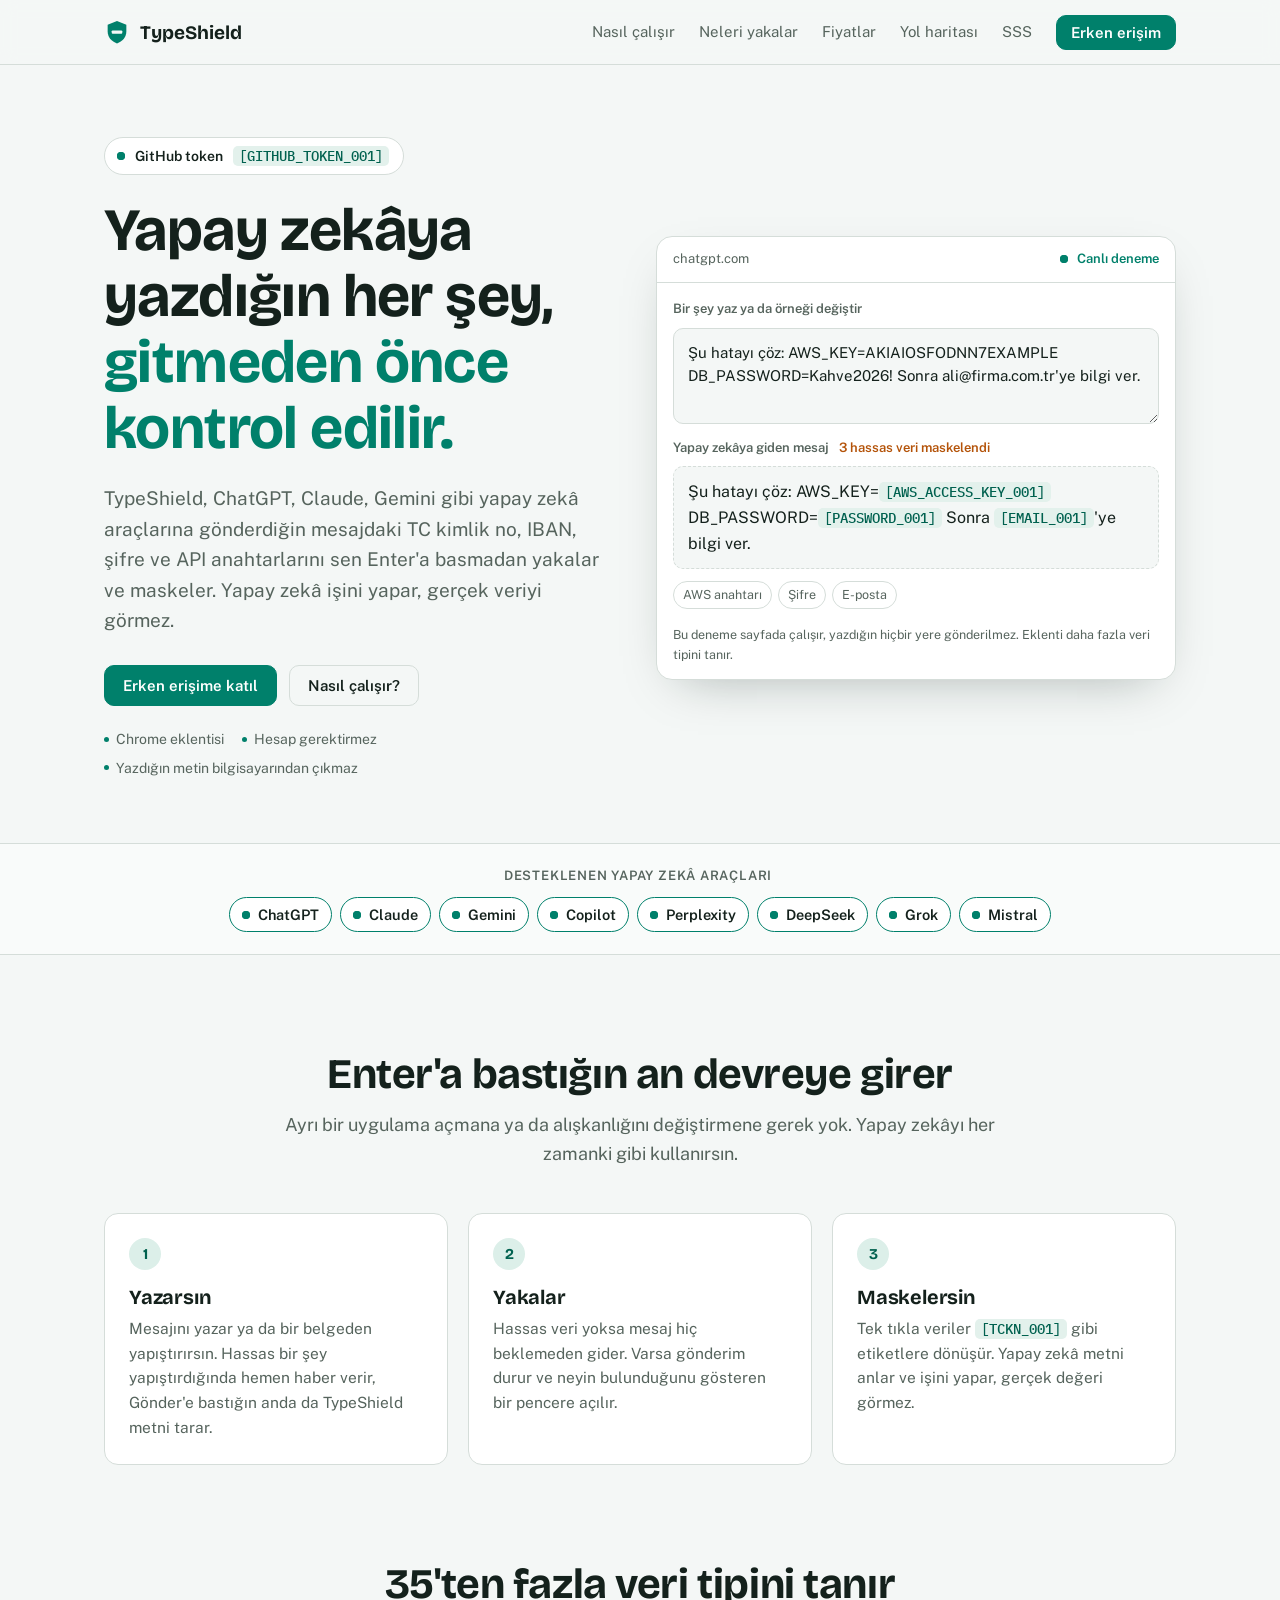
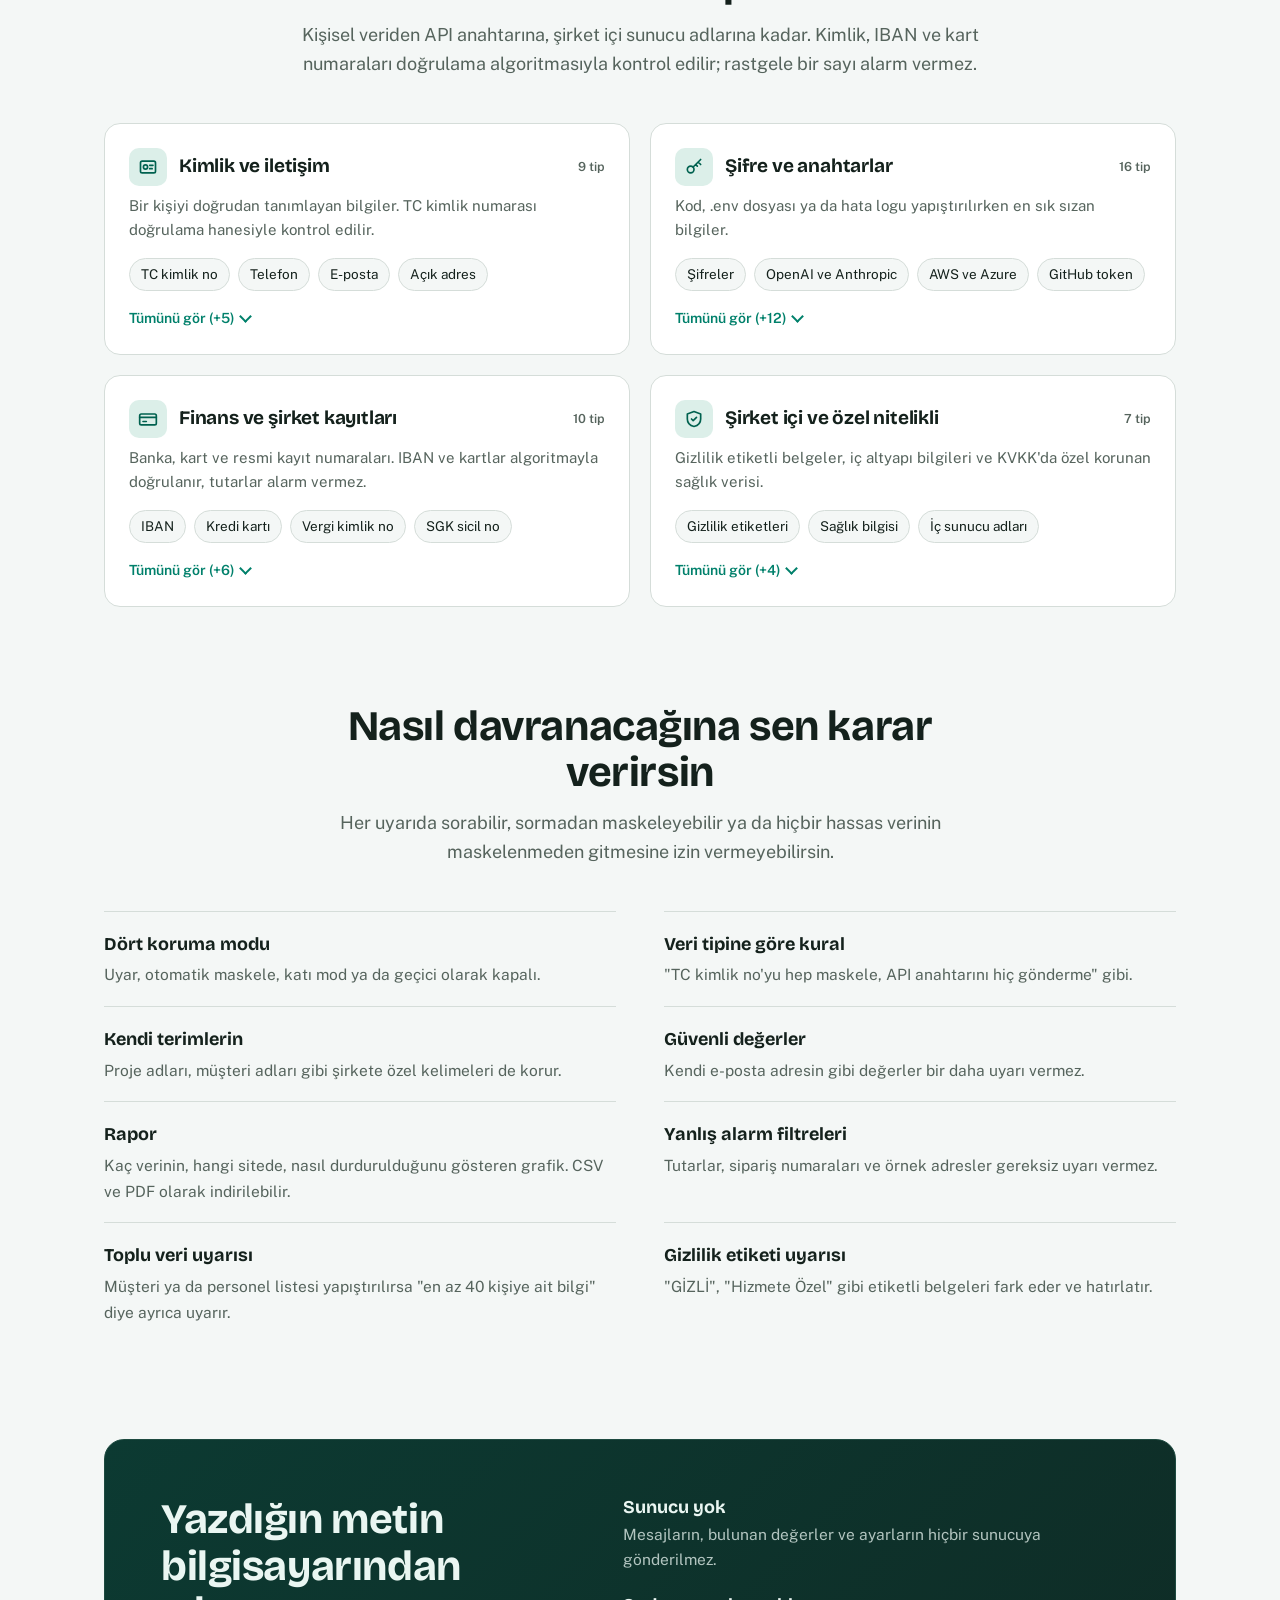
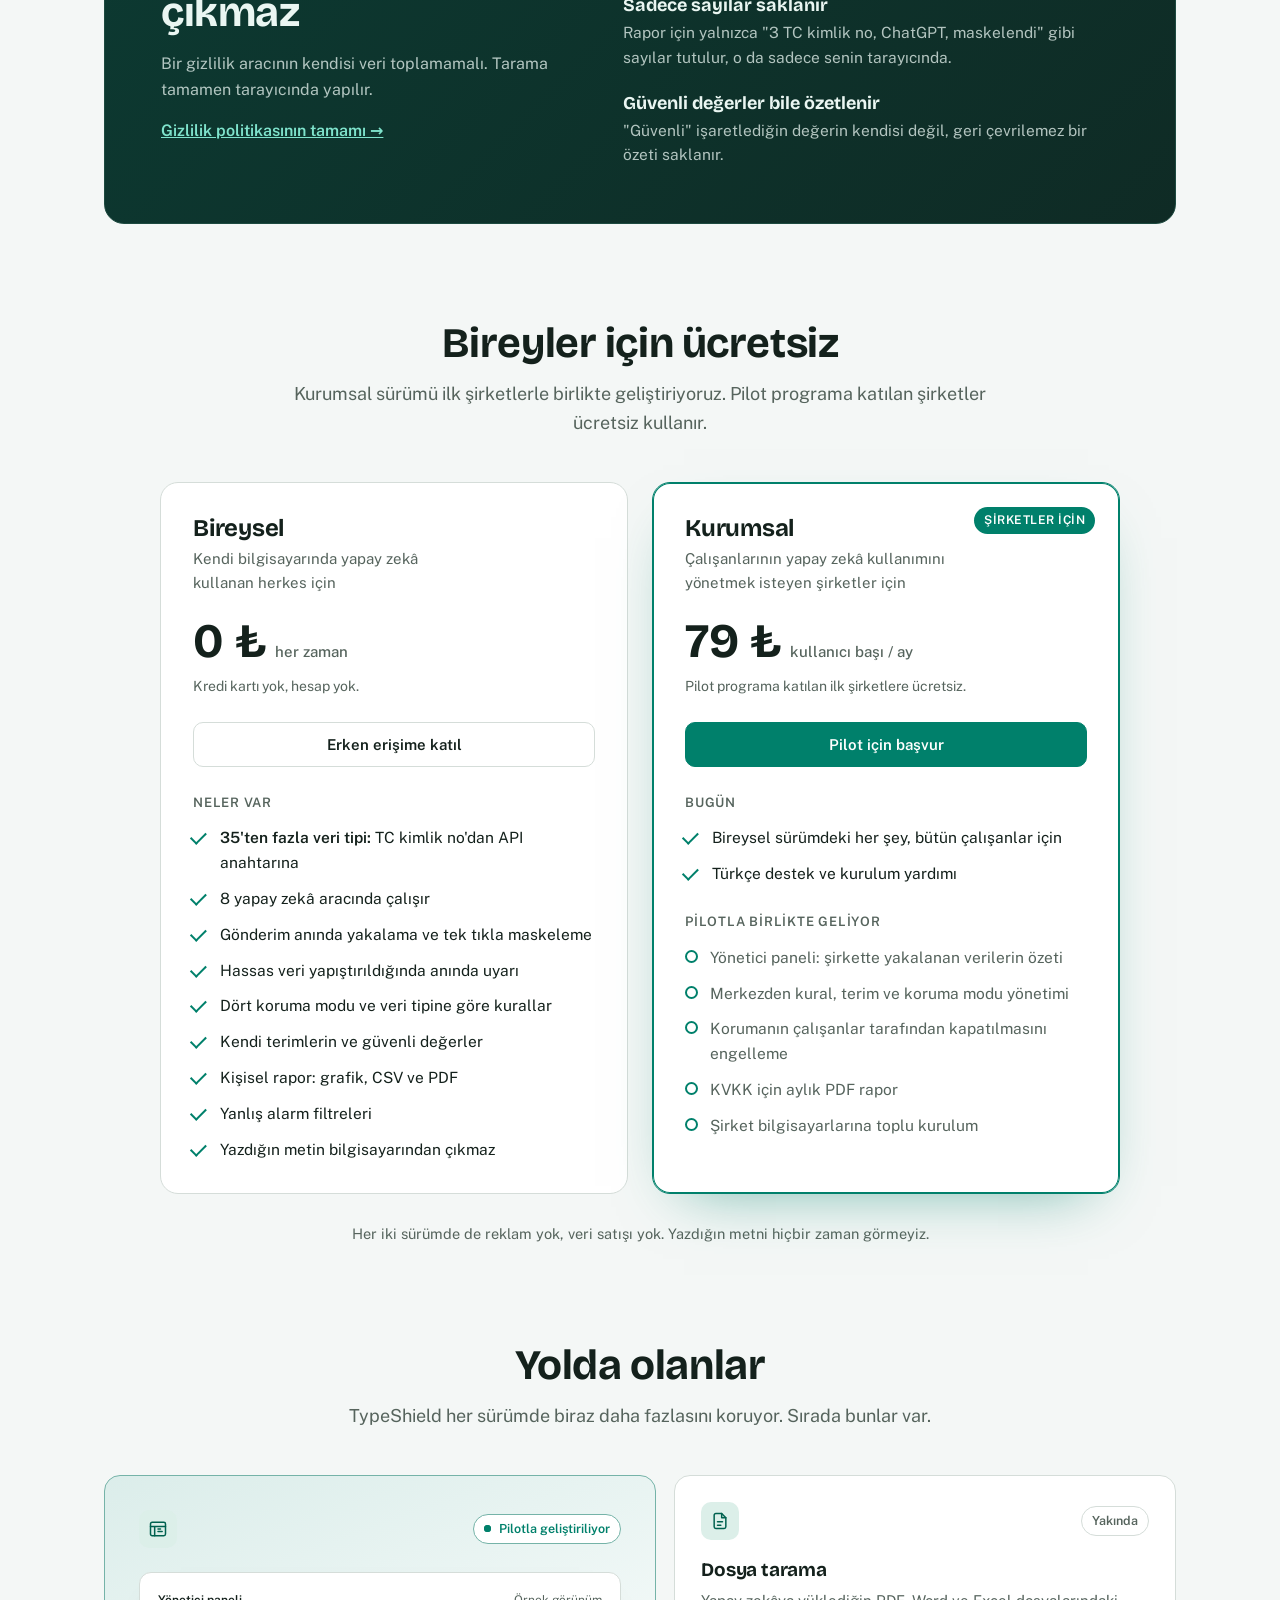
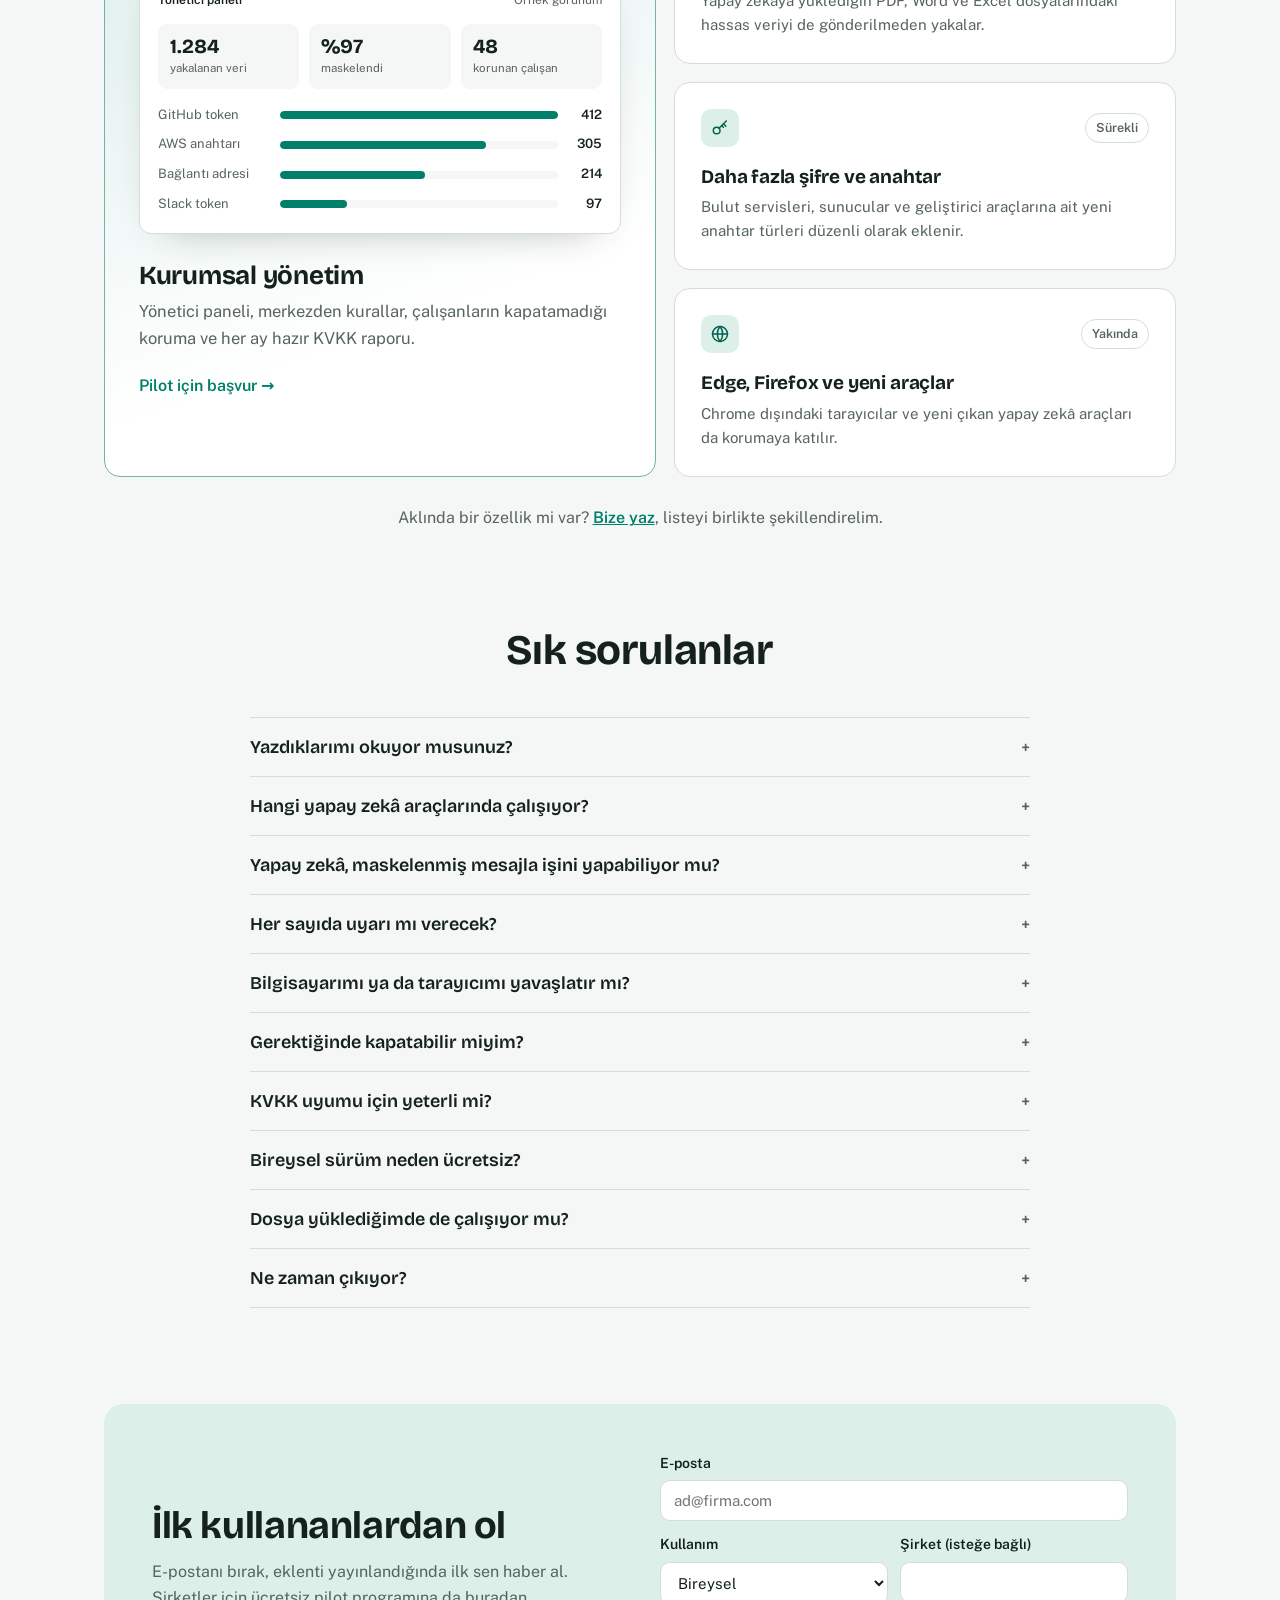
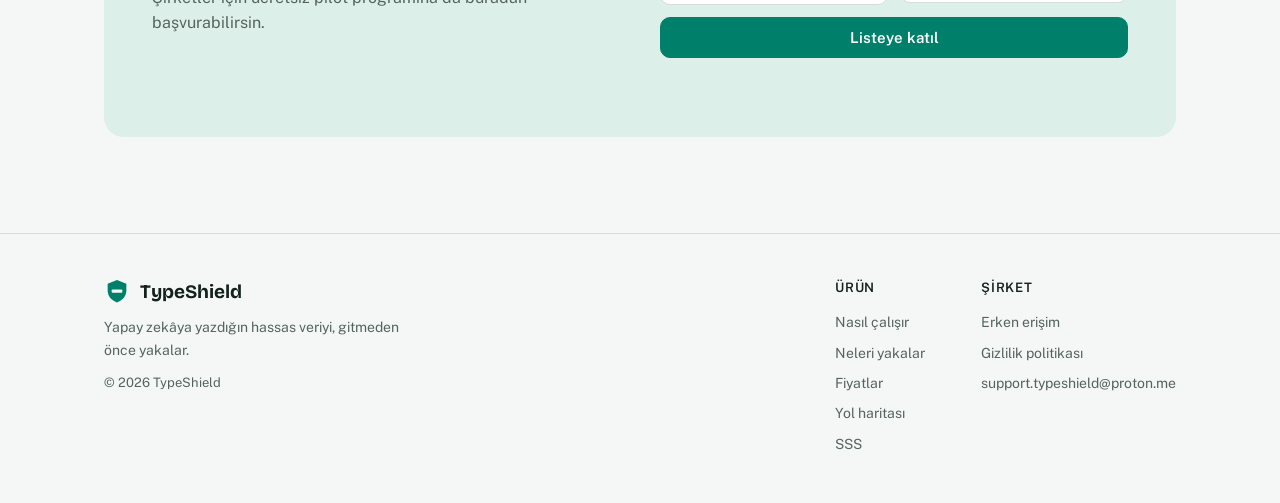
==== commit 99ee2b92: "Update index.html" ====
--- a/index.html
+++ b/index.html
@@ -38,7 +38,7 @@
       <div class="wrap">
         <div>
           <p class="ticker" id="ticker" aria-hidden="true">
-            <span class="pulse"></span><span class="t-label">TC kimlik no</span><span class="t-val tok">[TCKN_001]</span>
+            <span class="pulse"></span><span class="t-label">GitHub token</span><span class="t-val tok">[GITHUB_TOKEN_001]</span>
           </p>
           <h1>Yapay zekâya yazdığın her şey, <span class="scan">gitmeden önce kontrol edilir.</span></h1>
           <p class="lead">
@@ -59,7 +59,7 @@
         <div class="demo" aria-labelledby="demo-label">
           <div class="demo-head"><span>chatgpt.com</span><span class="live"><span class="pulse" aria-hidden="true"></span>Canlı deneme</span></div>
           <label id="demo-label" for="demo-input">Bir şey yaz ya da örneği değiştir</label>
-          <textarea id="demo-input" spellcheck="false">Müşterimiz Ahmet'in TCKN'si 10000000146, IBAN'ı TR33 0006 1005 1978 6457 8413 26. Bana kredi başvurusu için özet hazırla.</textarea>
+          <textarea id="demo-input" spellcheck="false">Şu hatayı çöz: AWS_KEY=AKIAIOSFODNN7EXAMPLE DB_PASSWORD=Kahve2026! Sonra ali@firma.com.tr'ye bilgi ver.</textarea>
           <div class="arrow" aria-live="polite"><span>Yapay zekâya giden mesaj</span><span class="count" id="demo-count"></span></div>
           <div class="out" id="demo-out"></div>
           <ul class="found" id="demo-found"></ul>
@@ -274,10 +274,10 @@
                 <div><b>48</b><span>korunan çalışan</span></div>
               </div>
               <ul class="pv-bars">
-                <li><span>TC kimlik no</span><i style="--w: 100%"></i><em>412</em></li>
-                <li><span>E-posta</span><i style="--w: 74%"></i><em>305</em></li>
-                <li><span>IBAN</span><i style="--w: 52%"></i><em>214</em></li>
-                <li><span>API anahtarı</span><i style="--w: 24%"></i><em>97</em></li>
+                <li><span>GitHub token</span><i style="--w: 100%"></i><em>412</em></li>
+                <li><span>AWS anahtarı</span><i style="--w: 74%"></i><em>305</em></li>
+                <li><span>Bağlantı adresi</span><i style="--w: 52%"></i><em>214</em></li>
+                <li><span>Slack token</span><i style="--w: 24%"></i><em>97</em></li>
               </ul>
             </div>
             <h3>Kurumsal yönetim</h3>
--- a/style.css
+++ b/style.css
@@ -70,7 +70,7 @@
 @media (max-width: 760px) { .menu a:not(.btn) { display: none; } }
 
 .hero { padding: 72px 0 64px; }
-.hero .wrap { display: grid; grid-template-columns: 1fr 1.05fr; gap: 56px; align-items: center; }
+.hero .wrap { display: grid; grid-template-columns: minmax(0, 1fr) minmax(0, 1.05fr); gap: 56px; align-items: center; }
 .hero h1 { font-size: clamp(38px, 5.2vw, 60px); font-weight: 700; }
 
 .scan {
@@ -88,8 +88,8 @@
   max-width: 100%; white-space: nowrap; overflow: hidden;
 }
 .ticker .pulse { color: var(--accent); }
-.ticker .t-label { font-weight: 600; color: var(--ink); }
-.ticker .t-val { font: 500 13.5px var(--mono); overflow: hidden; text-overflow: ellipsis; }
+.ticker .t-label { font-weight: 600; color: var(--ink); white-space: nowrap; }
+.ticker .t-val { font: 500 13.5px var(--mono); overflow: hidden; text-overflow: ellipsis; white-space: nowrap; min-width: 0; }
 .ticker .t-val.raw { color: var(--warn); }
 .ticker .t-val.tok { animation: pop 0.35s ease-out; }
 @keyframes pop { 0% { transform: scale(0.85); opacity: 0; } 100% { transform: scale(1); opacity: 1; } }
@@ -99,7 +99,7 @@
 .hero .meta { display: flex; flex-wrap: wrap; gap: 6px 18px; margin: 22px 0 0; padding: 0; list-style: none; font-size: 14px; color: var(--muted); }
 .hero .meta li { display: flex; align-items: center; gap: 7px; }
 .hero .meta li::before { content: ''; width: 5px; height: 5px; border-radius: 50%; background: var(--accent); }
-@media (max-width: 920px) { .hero .wrap { grid-template-columns: 1fr; gap: 40px; } .hero { padding-top: 48px; } }
+@media (max-width: 920px) { .hero .wrap { grid-template-columns: minmax(0, 1fr); gap: 40px; } .hero { padding-top: 48px; } }
 
 .demo { background: var(--card); border: 1px solid var(--line); border-radius: 16px; box-shadow: 0 18px 50px -24px rgba(10, 30, 24, 0.35); overflow: hidden; }
 .demo-head { display: flex; align-items: center; justify-content: space-between; padding: 12px 16px; border-bottom: 1px solid var(--line); font-size: 13px; color: var(--muted); }
@@ -262,10 +262,43 @@
 .totop:hover { filter: brightness(1.08); }
 .totop svg { width: 20px; height: 20px; }
 
+.road { display: grid; grid-template-columns: 1.1fr 1fr; gap: 18px; }
+.road-item { display: flex; flex-direction: column; padding: 26px; border-radius: 16px; border: 1px solid var(--line); background: var(--card); transition: transform 0.25s ease, border-color 0.25s ease; }
+.road-item:hover { transform: translateY(-3px); border-color: color-mix(in srgb, var(--accent) 60%, var(--line)); }
+.road-item:hover .cat-icon { background: var(--accent); color: var(--accent-ink); }
+.road-item.lead { grid-row: span 3; padding: 34px; background: linear-gradient(160deg, color-mix(in srgb, var(--accent) 14%, var(--card)), var(--card) 70%); border-color: color-mix(in srgb, var(--accent) 45%, var(--line)); }
+.road-item.lead h3 { font-size: 26px; }
+.road-item.lead p { font-size: 16.5px; }
+.preview { margin: 4px 0 28px; padding: 18px; border-radius: 12px; background: var(--card); border: 1px solid var(--line); box-shadow: 0 16px 40px -28px rgba(10, 30, 24, 0.45); font-size: 13px; }
+.pv-head { display: flex; justify-content: space-between; color: var(--muted); font-size: 12px; margin-bottom: 14px; }
+.pv-head span:first-child { color: var(--ink); font-weight: 600; }
+.pv-stats { display: grid; grid-template-columns: repeat(3, 1fr); gap: 10px; margin-bottom: 16px; }
+.pv-stats div { padding: 10px 12px; border-radius: 9px; background: var(--paper); }
+.pv-stats b { display: block; font: 700 20px var(--display); }
+.pv-stats span { color: var(--muted); font-size: 11.5px; }
+.pv-bars { list-style: none; margin: 0; padding: 0; display: grid; gap: 9px; }
+.pv-bars li { display: grid; grid-template-columns: 112px 1fr 34px; align-items: center; gap: 10px; }
+.pv-bars span { color: var(--muted); white-space: nowrap; }
+.pv-bars i { height: 8px; border-radius: 99px; background: var(--paper); position: relative; overflow: hidden; }
+.pv-bars i::after { content: ''; position: absolute; inset: 0 auto 0 0; width: var(--w); border-radius: inherit; background: var(--accent); }
+.pv-bars em { font-style: normal; text-align: right; font-weight: 600; }
+.road-top { display: flex; align-items: center; justify-content: space-between; gap: 12px; margin-bottom: 20px; }
+.road-item h3 { font-size: 19px; }
+.road-item p { margin: 8px 0 0; color: var(--muted); font-size: 15px; }
+.status { display: inline-flex; align-items: center; gap: 8px; font-size: 12.5px; font-weight: 600; padding: 4px 10px; border-radius: 999px; border: 1px solid var(--line); color: var(--muted); white-space: nowrap; }
+.status.live { color: var(--accent); border-color: color-mix(in srgb, var(--accent) 45%, var(--line)); background: var(--card); }
+.status .pulse { width: 7px; height: 7px; }
+.road-link { margin-top: 22px; font-weight: 600; color: var(--accent); text-decoration: none; }
+.road-link:hover { text-decoration: underline; }
+.road-note { text-align: center; color: var(--muted); margin: 28px 0 0; }
+.road-note a { color: var(--accent); font-weight: 600; }
+@media (max-width: 900px) { .road { grid-template-columns: 1fr 1fr; } .road-item.lead { grid-row: auto; grid-column: 1 / -1; } }
+@media (max-width: 600px) { .road { grid-template-columns: 1fr; } }
+
 @media (prefers-reduced-motion: reduce) {
   html { scroll-behavior: auto; }
   .pulse, .pulse::after, .scan, .ticker .t-val.tok { animation: none; }
-  .cat, .steps li, .plan, .more, .more-btn::after, .faq details::details-content { transition: none; }
-  .cat:hover, .steps li:hover, .plan:hover { transform: none; }
+  .cat, .steps li, .plan, .road-item, .more, .more-btn::after, .faq details::details-content { transition: none; }
+  .cat:hover, .steps li:hover, .plan:hover, .road-item:hover { transform: none; }
   .totop { transition: none; }
 }
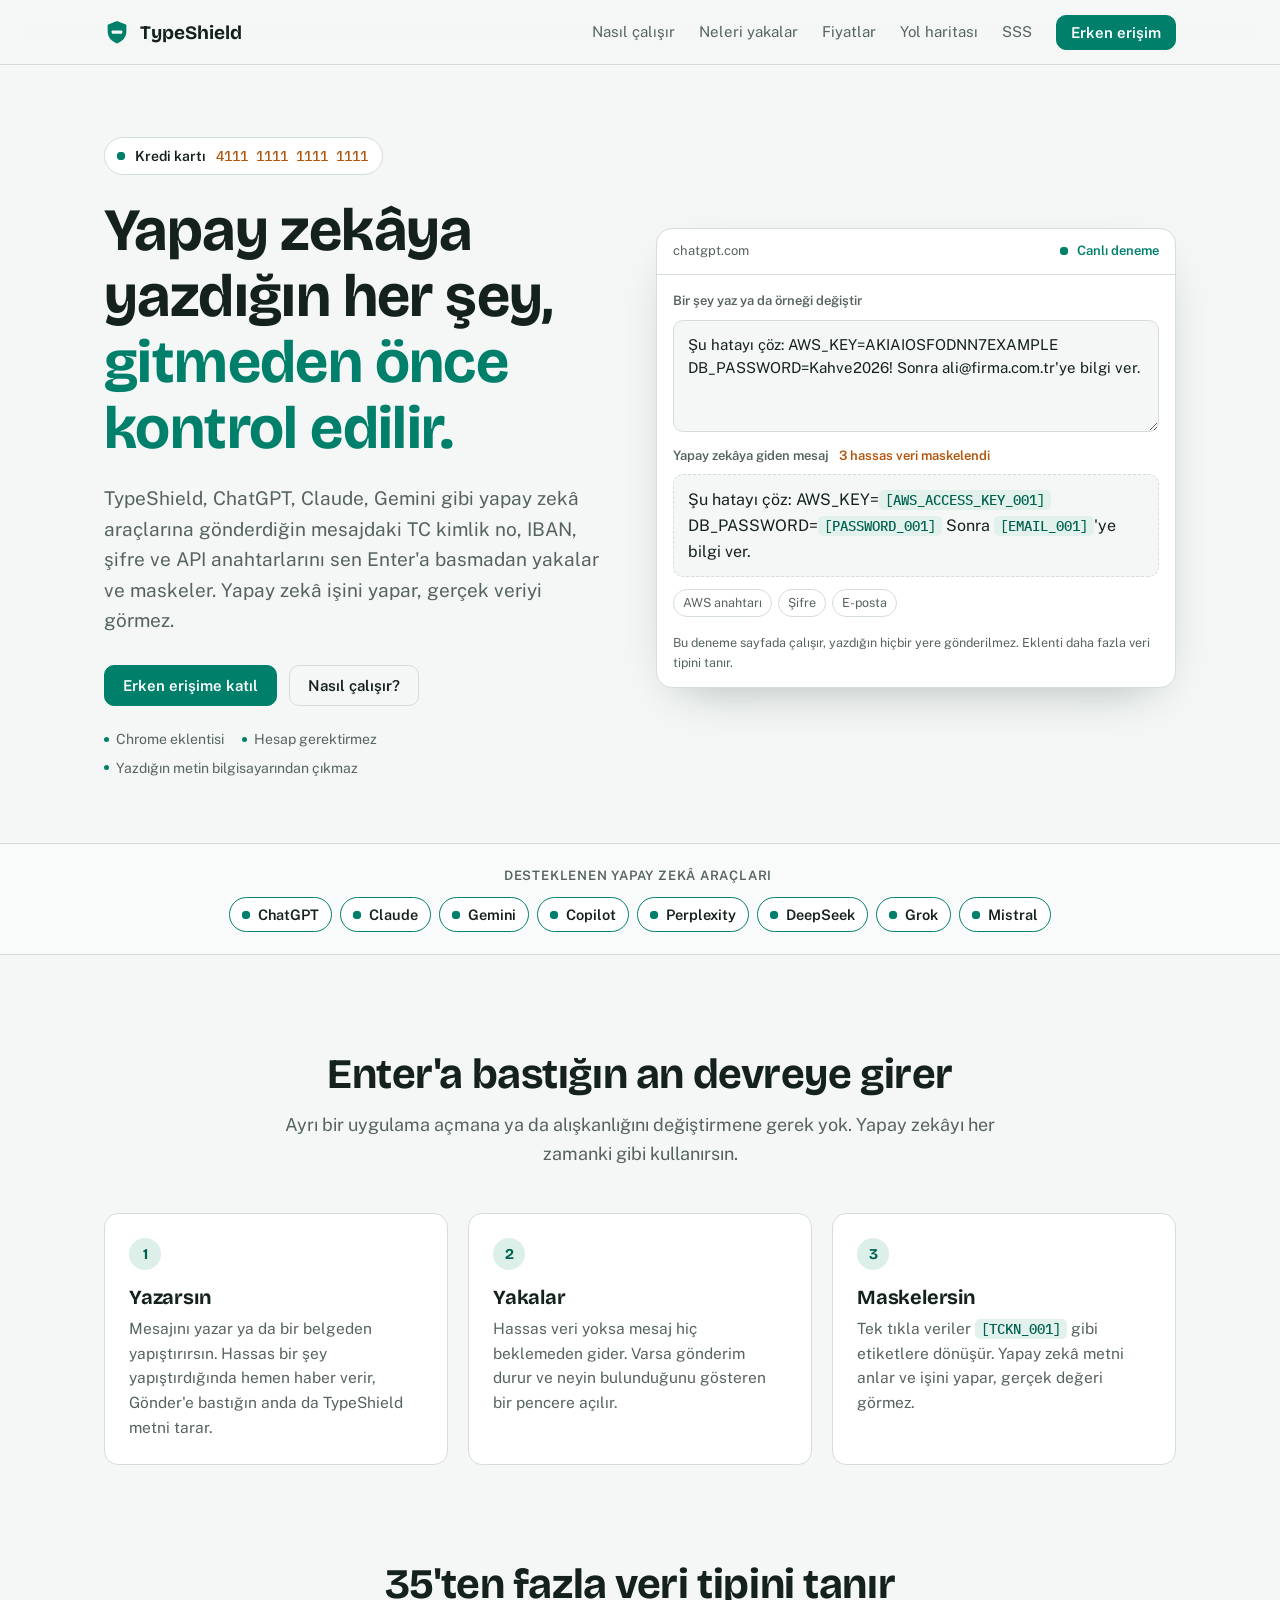
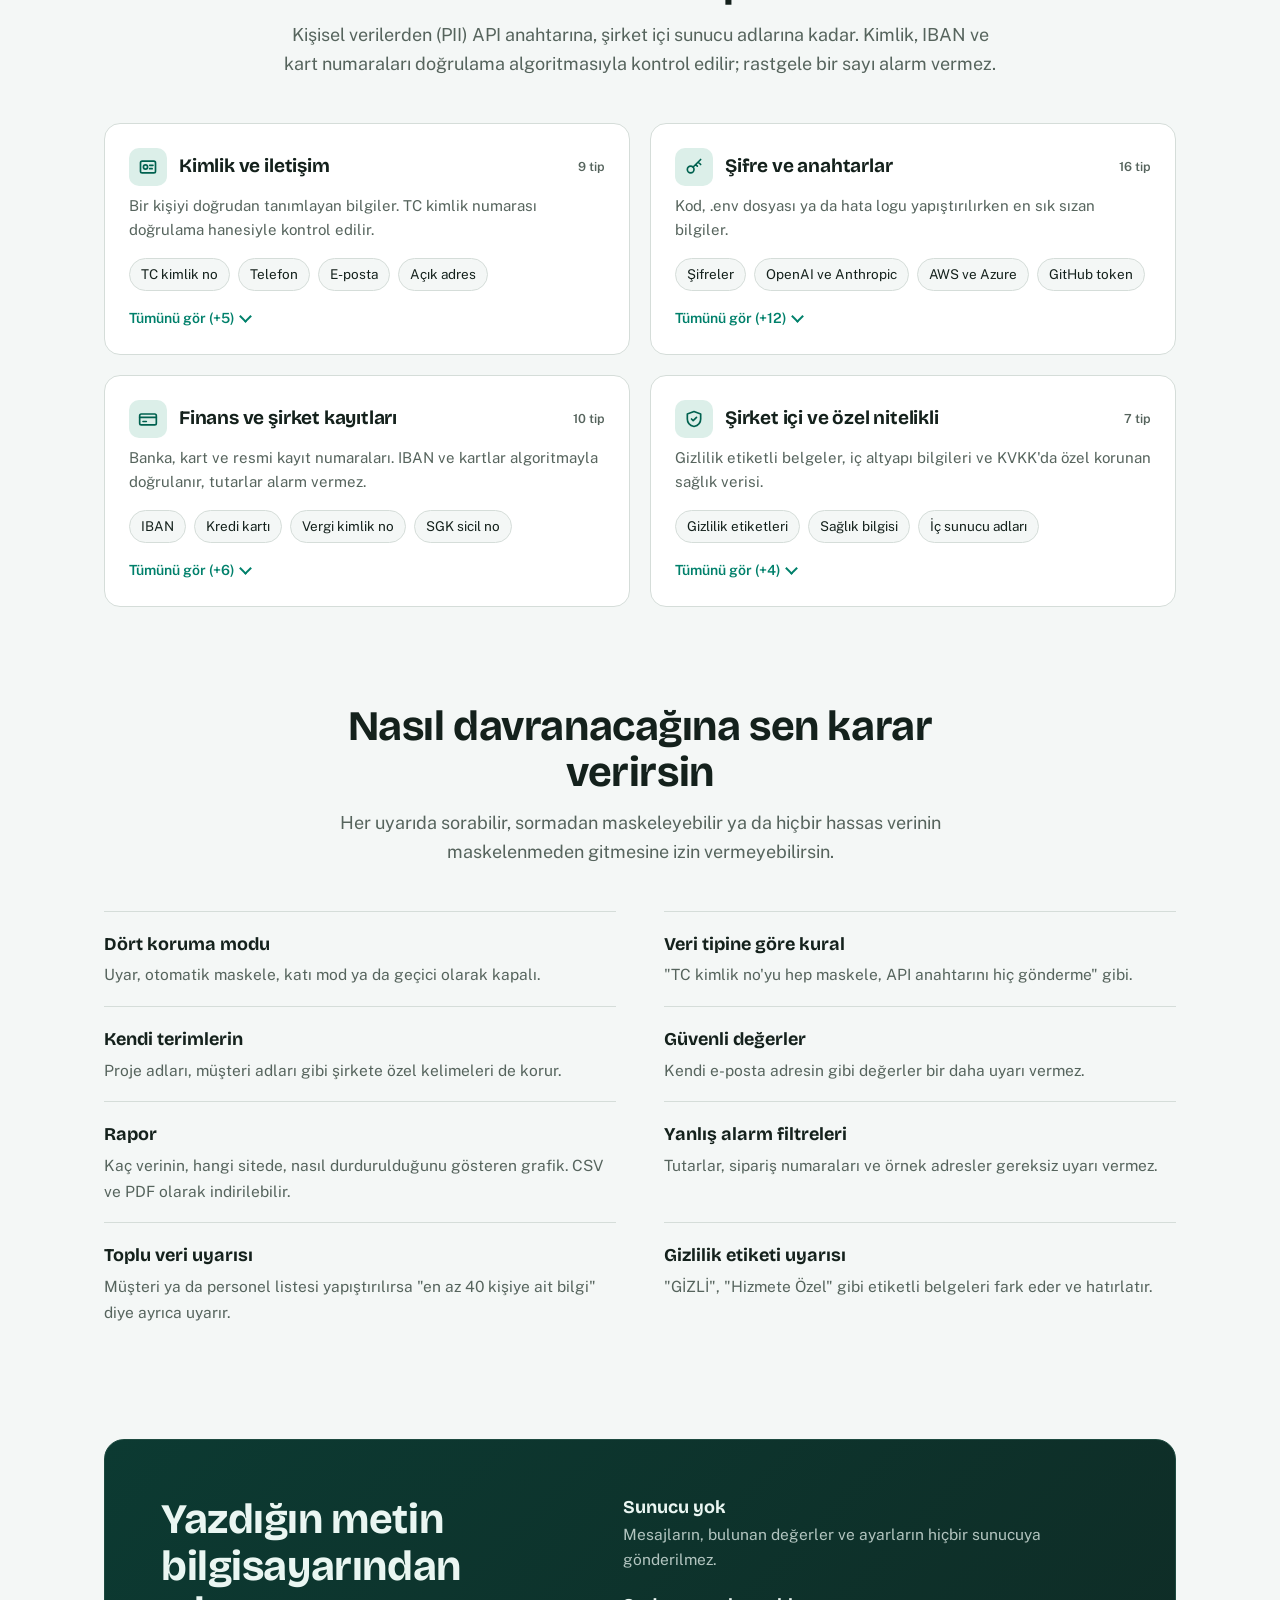
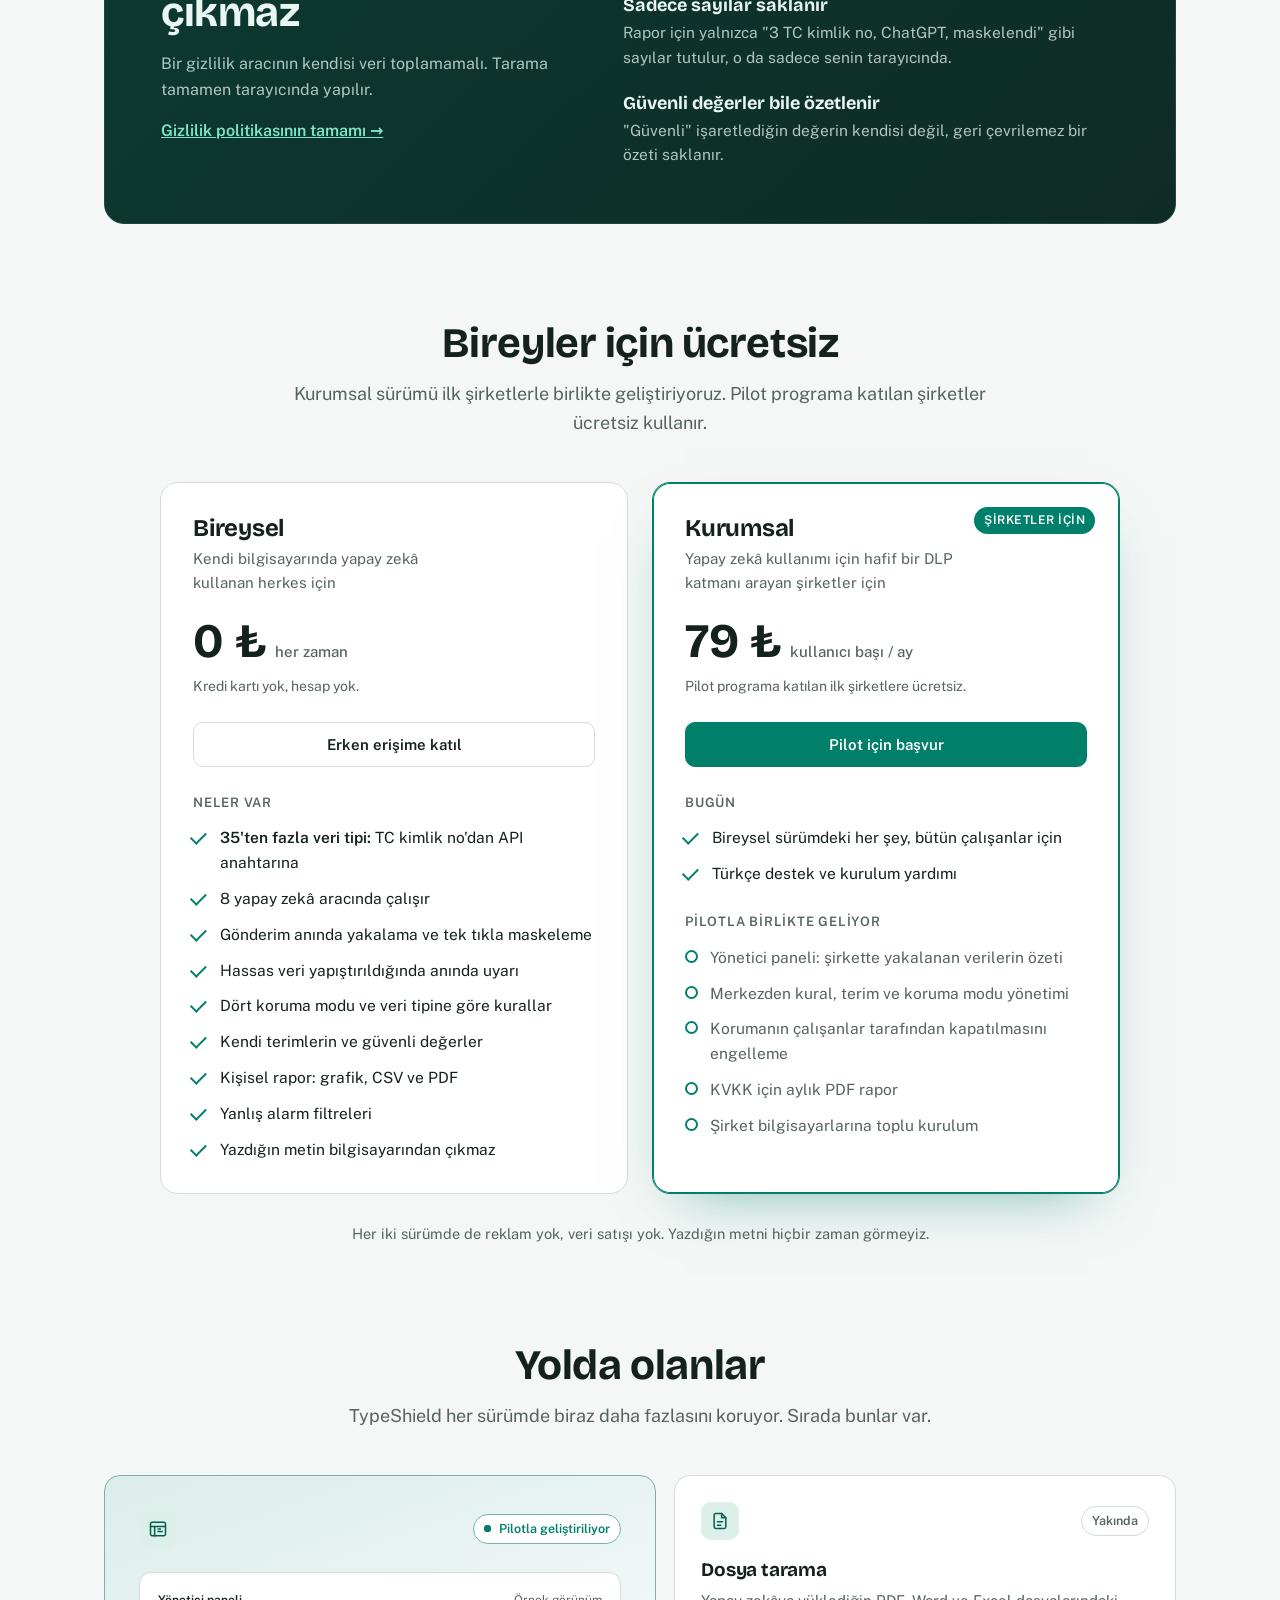
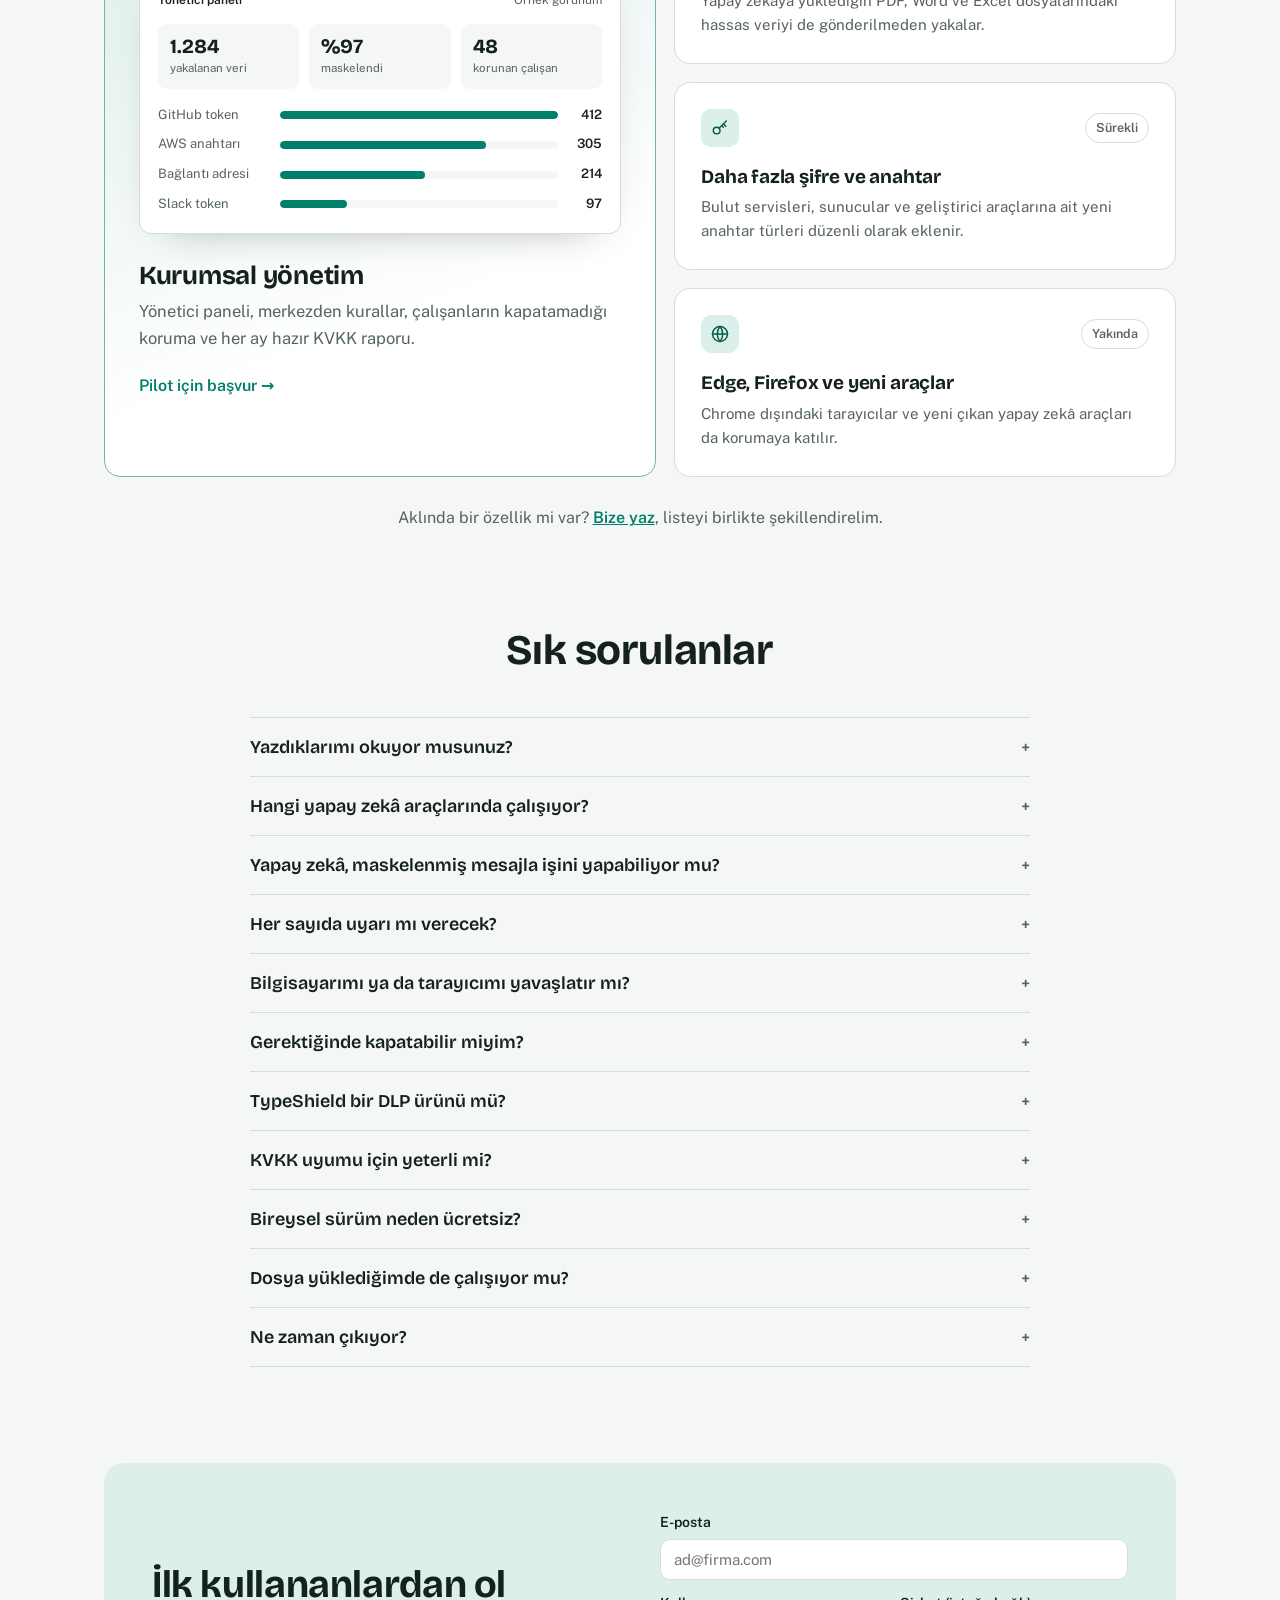
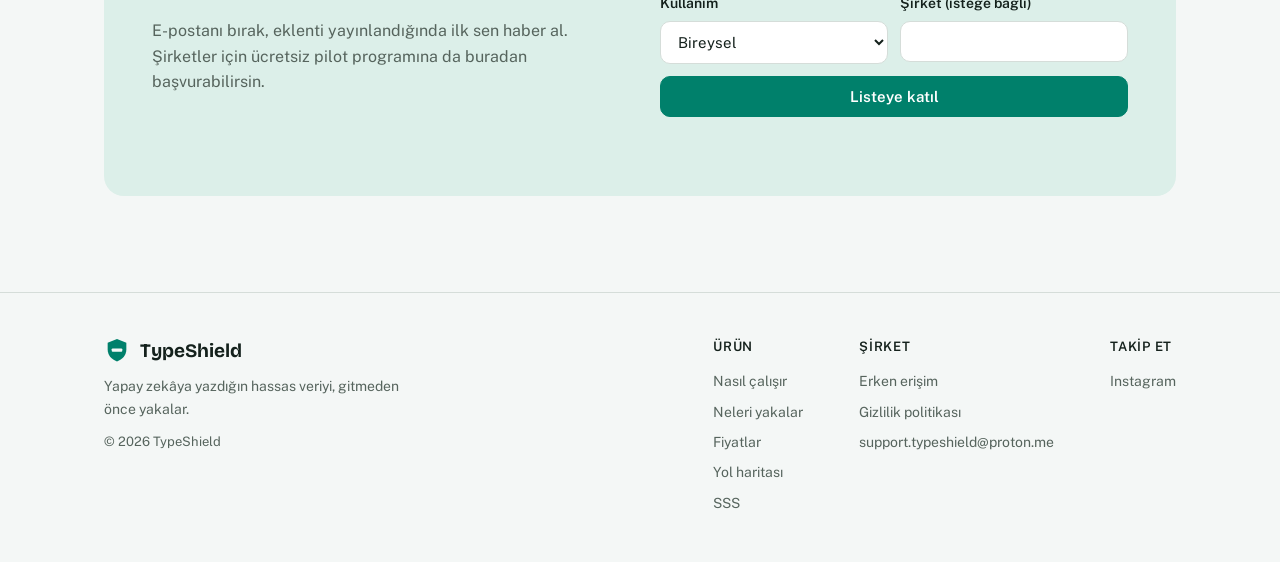
==== commit baa62ce0: "Add files via upload" ====
--- a/index.html
+++ b/index.html
@@ -4,16 +4,28 @@
   <meta charset="UTF-8" />
   <meta name="viewport" content="width=device-width, initial-scale=1" />
   <title>TypeShield · Yapay zekâya yazdığını koru</title>
-  <meta name="description" content="TypeShield, ChatGPT, Claude, Gemini gibi yapay zekâ araçlarına gönderdiğin mesajlardaki TC kimlik no, IBAN, şifre ve API anahtarlarını sen göndermeden yakalar ve maskeler. Her şey tarayıcında olur." />
+  <meta name="description" content="TypeShield, yapay zekâ araçları için tarayıcıda çalışan bir DLP (veri sızıntısı önleme) eklentisidir. Mesajlardaki kişisel verileri (PII), şifre ve API anahtarlarını sen göndermeden yakalar ve maskeler. Her şey tarayıcında olur." />
   <meta property="og:title" content="TypeShield · Yapay zekâya yazdığını koru" />
   <meta property="og:description" content="Yapay zekâya gönderdiğin mesajlardaki hassas veriyi, sen Enter'a basmadan yakalar ve maskeler." />
   <meta property="og:type" content="website" />
+  <link rel="canonical" href="https://type-shield.github.io/" />
+  <meta property="og:url" content="https://type-shield.github.io/" />
+  <meta property="og:site_name" content="TypeShield" />
+  <meta property="og:locale" content="tr_TR" />
+  <meta property="og:image" content="https://type-shield.github.io/og.png" />
+  <meta property="og:image:width" content="1200" />
+  <meta property="og:image:height" content="630" />
+  <meta property="og:image:alt" content="TypeShield: yapay zekâya yazdığın hassas veriyi gönderilmeden maskeler" />
+  <meta name="twitter:card" content="summary_large_image" />
   <link rel="stylesheet" href="fonts.css" />
   <link rel="icon" href="favicon.svg" type="image/svg+xml" />
+  <link rel="icon" href="favicon-32.png" type="image/png" sizes="32x32" />
+  <link rel="apple-touch-icon" href="apple-touch-icon.png" />
   <meta name="theme-color" content="#0f1714" media="(prefers-color-scheme: dark)" />
   <meta name="theme-color" content="#f4f7f6" media="(prefers-color-scheme: light)" />
   <link rel="stylesheet" href="style.css" />
   <script src="script.js" defer></script>
+  <script type="application/ld+json">{"@context": "https://schema.org", "@type": "SoftwareApplication", "name": "TypeShield", "applicationCategory": "SecurityApplication", "operatingSystem": "Chrome", "description": "Yapay zekâ araçlarına yazılan mesajlardaki kişisel verileri, şifre ve API anahtarlarını gönderilmeden tespit edip maskeleyen tarayıcı eklentisi.", "url": "https://type-shield.github.io/", "inLanguage": "tr", "offers": {"@type": "Offer", "price": "0", "priceCurrency": "TRY"}}</script>
 </head>
 <body>
   <header class="top">
@@ -111,7 +123,7 @@
       <div class="wrap">
         <div class="head">
           <h2>35'ten fazla veri tipini tanır</h2>
-          <p>Kişisel veriden API anahtarına, şirket içi sunucu adlarına kadar. Kimlik, IBAN ve kart numaraları doğrulama algoritmasıyla kontrol edilir; rastgele bir sayı alarm vermez.</p>
+          <p>Kişisel verilerden (PII) API anahtarına, şirket içi sunucu adlarına kadar. Kimlik, IBAN ve kart numaraları doğrulama algoritmasıyla kontrol edilir; rastgele bir sayı alarm vermez.</p>
         </div>
         <div class="catch">
           <div class="cat-col">
@@ -231,7 +243,7 @@
           <div class="plan team">
             <span class="badge">Şirketler için</span>
             <h3>Kurumsal</h3>
-            <p class="for">Çalışanlarının yapay zekâ kullanımını yönetmek isteyen şirketler için</p>
+            <p class="for">Yapay zekâ kullanımı için hafif bir DLP katmanı arayan şirketler için</p>
             <div class="price">79 ₺<small>kullanıcı başı / ay</small></div>
             <p class="fine">Pilot programa katılan ilk şirketlere ücretsiz.</p>
             <a class="btn primary" href="#katil" data-plan="kurumsal">Pilot için başvur</a>
@@ -344,6 +356,10 @@
             <p>Evet. Ayarlardan korumayı tamamen kapatabilir ya da tek bir mesaj için "Yine de gönder" diyebilirsin. Katı modda ve "Engelle" kuralı olan veri tiplerinde bu seçenek bilerek gösterilmez.</p>
           </details>
           <details>
+            <summary>TypeShield bir DLP ürünü mü?</summary>
+            <p>Evet, yapay zekâ kullanımına odaklanmış hafif bir DLP (veri sızıntısı önleme) katmanıdır. Kişisel verileri (PII), finansal verileri, şifre ve API anahtarlarını ve şirket içi bilgileri tespit eder; senin seçimine göre uyarır, maskeler ya da engeller. E-posta, dosya ya da ağ trafiğini izleyen kurumsal DLP çözümlerinin yerini almaz. Sadece yapay zekâ araçlarına yazılan metne odaklandığı için ajan ya da sunucu kurulumu gerektirmez, dakikalar içinde devreye alınır.</p>
+          </details>
+          <details>
             <summary>KVKK uyumu için yeterli mi?</summary>
             <p><span data-brand>TypeShield</span>, kişisel verilerin yapay zekâ hizmetlerine gönderilmesini önleyen teknik bir tedbirdir. Tek başına KVKK uyumu sağlamaz. Şirketinin politikaları ve hukuki süreçleriyle birlikte düşünülmelidir.</p>
           </details>
@@ -417,6 +433,10 @@
           <a href="gizlilik.html">Gizlilik politikası</a>
           <a href="mailto:support.typeshield@proton.me">support.typeshield@proton.me</a>
         </div>
+        <div>
+          <b>Takip et</b>
+          <a href="https://www.instagram.com/typeshield_tr/" target="_blank" rel="noopener">Instagram</a>
+        </div>
       </nav>
     </div>
   </footer>
--- a/style.css
+++ b/style.css
@@ -104,9 +104,10 @@
 .demo { background: var(--card); border: 1px solid var(--line); border-radius: 16px; box-shadow: 0 18px 50px -24px rgba(10, 30, 24, 0.35); overflow: hidden; }
 .demo-head { display: flex; align-items: center; justify-content: space-between; padding: 12px 16px; border-bottom: 1px solid var(--line); font-size: 13px; color: var(--muted); }
 .demo-head .live { display: inline-flex; align-items: center; gap: 9px; color: var(--accent); font-weight: 600; }
+@media (max-width: 600px) { .demo textarea { min-height: 150px; } }
 .demo label { display: block; padding: 16px 16px 0; font-size: 13px; font-weight: 600; color: var(--muted); }
 .demo textarea {
-  display: block; width: calc(100% - 32px); margin: 8px 16px 0; min-height: 96px; resize: vertical;
+  display: block; width: calc(100% - 32px); margin: 8px 16px 0; min-height: 112px; resize: vertical;
   padding: 12px 14px; border: 1px solid var(--line); border-radius: 10px; background: var(--paper); color: var(--ink);
   font: 15px/1.55 var(--body);
 }
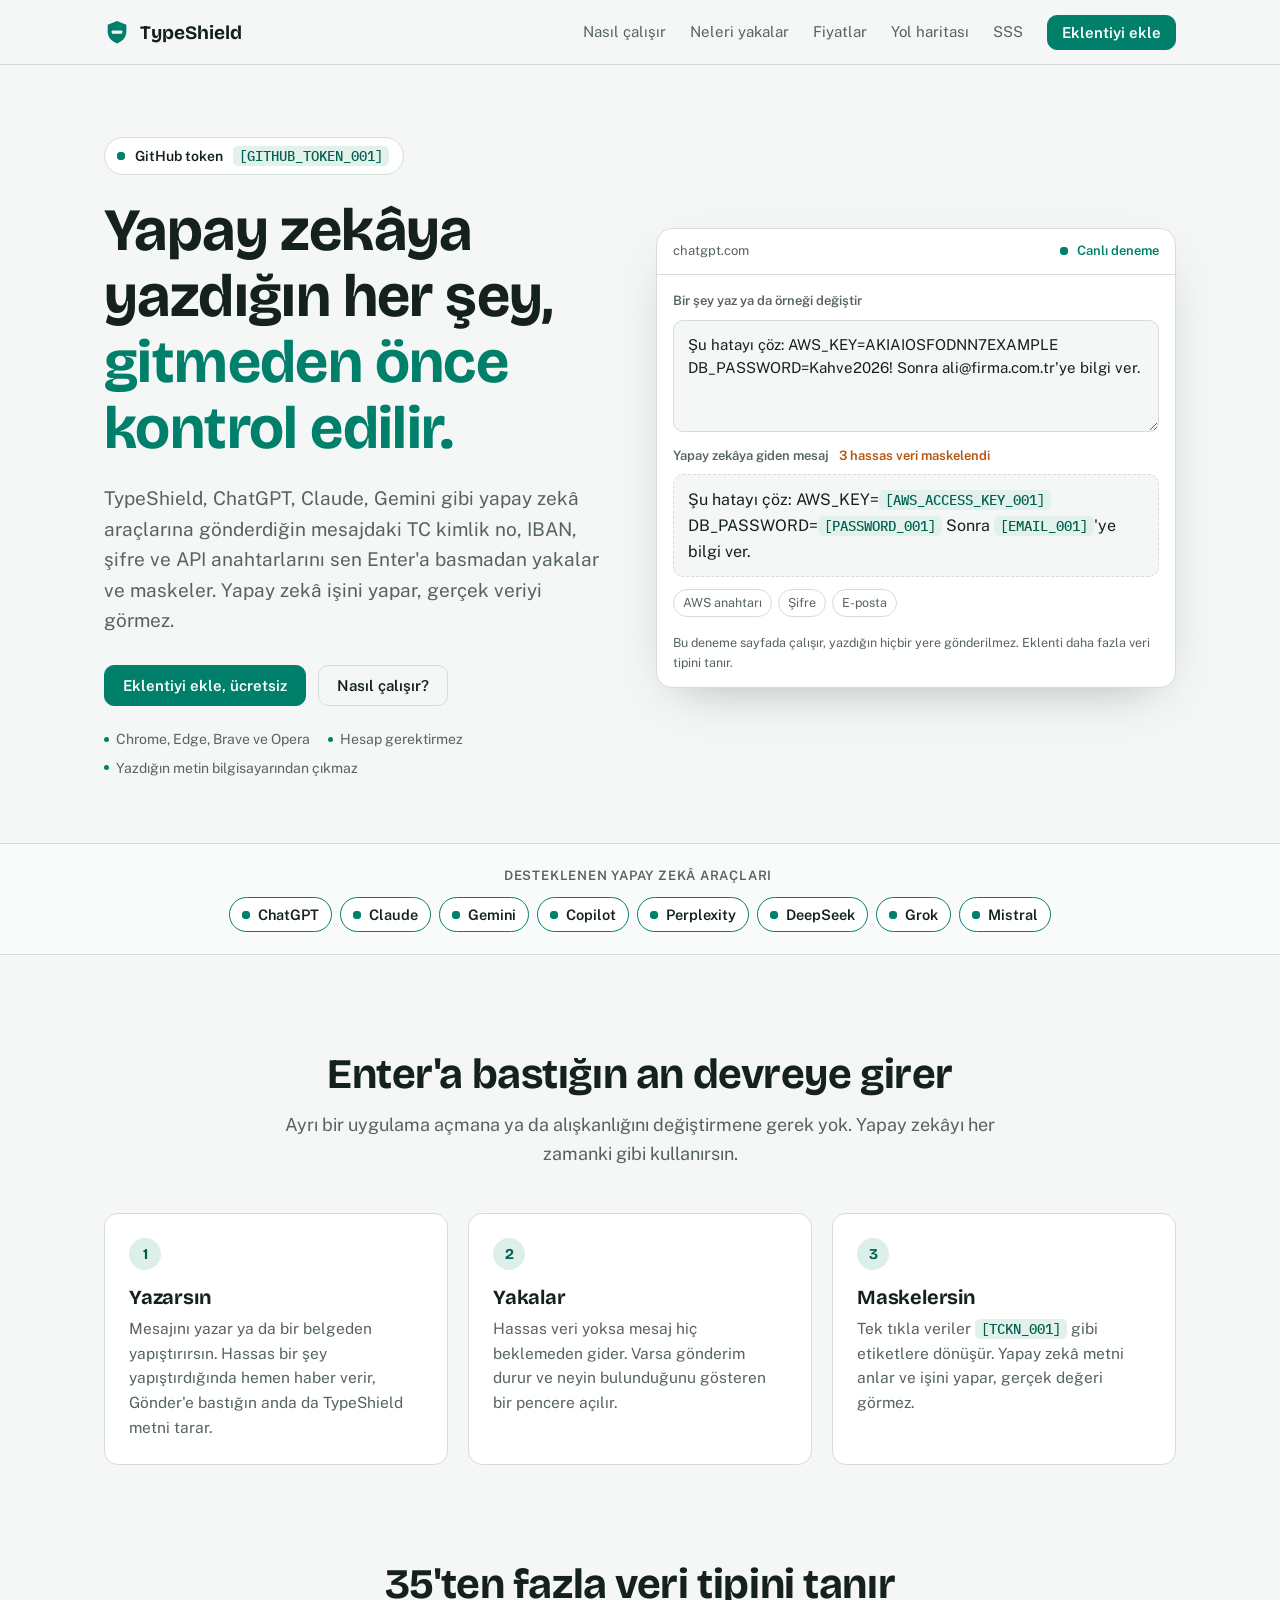
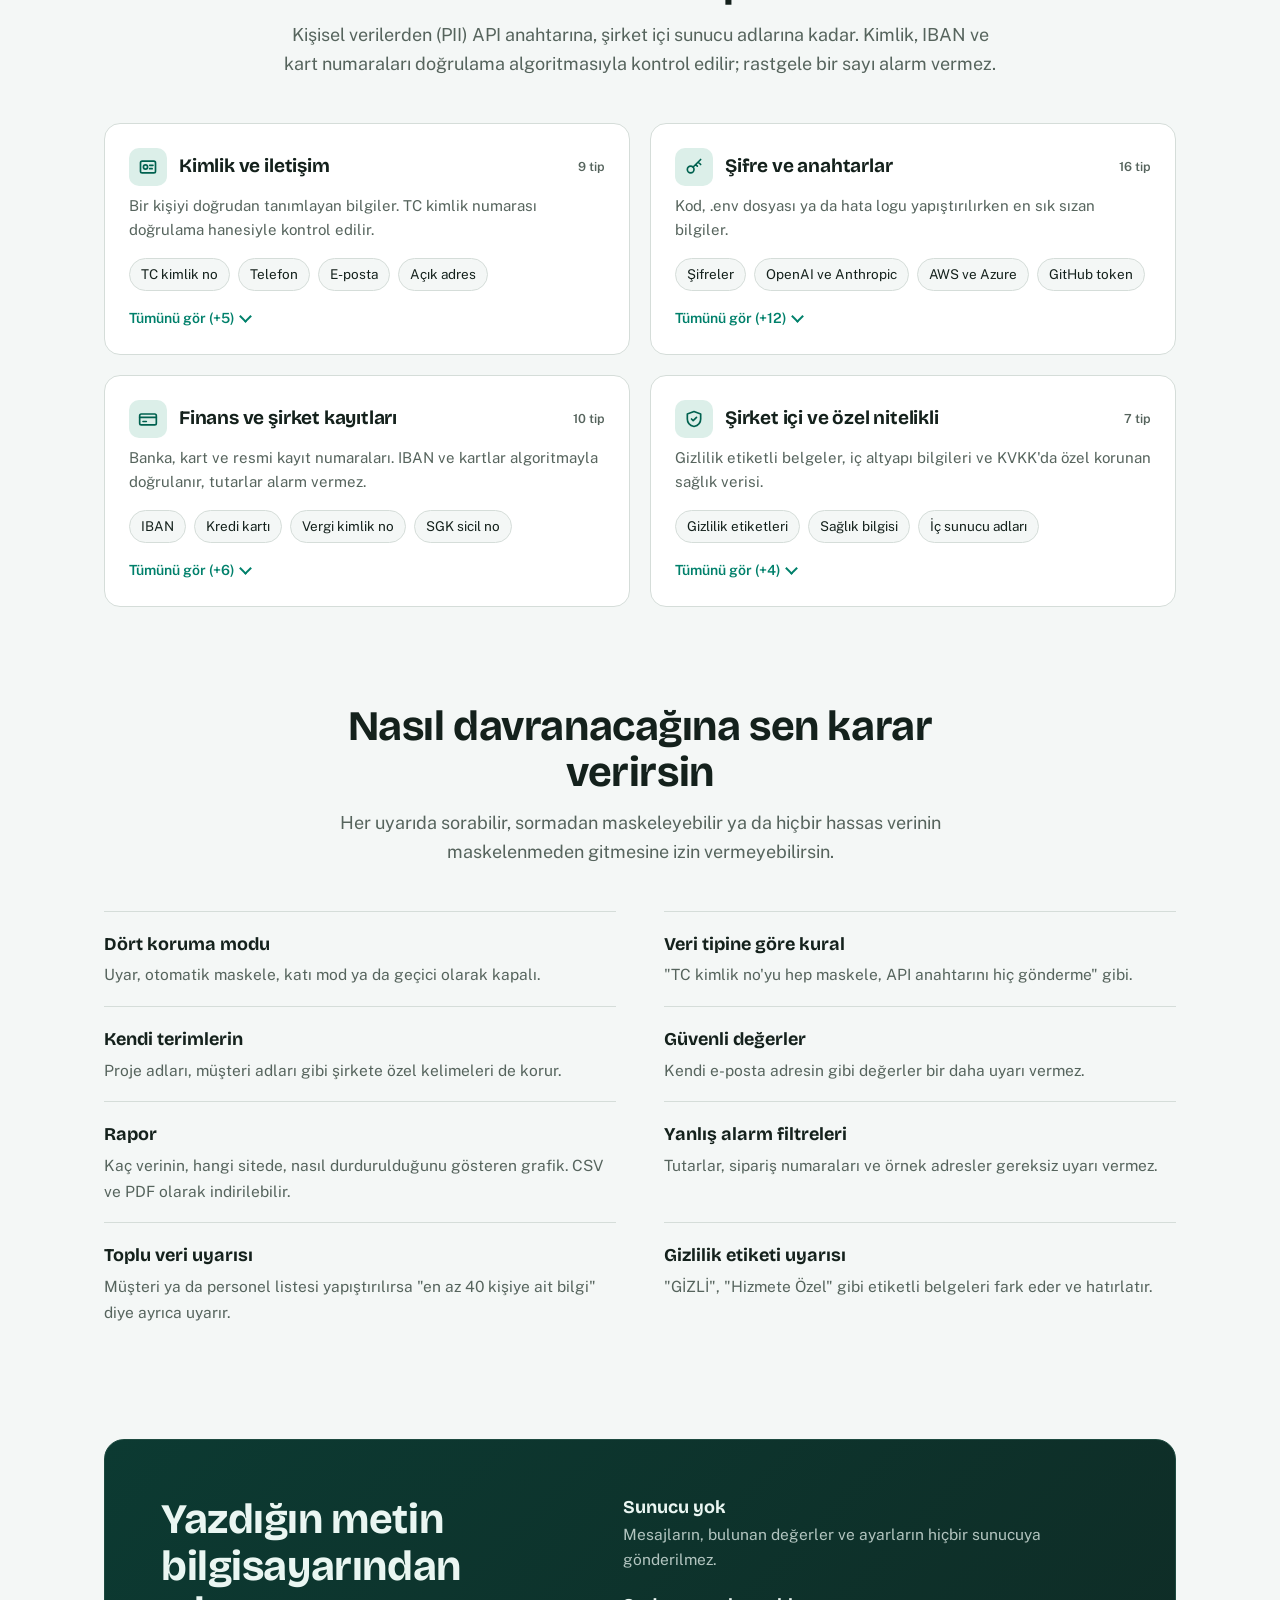
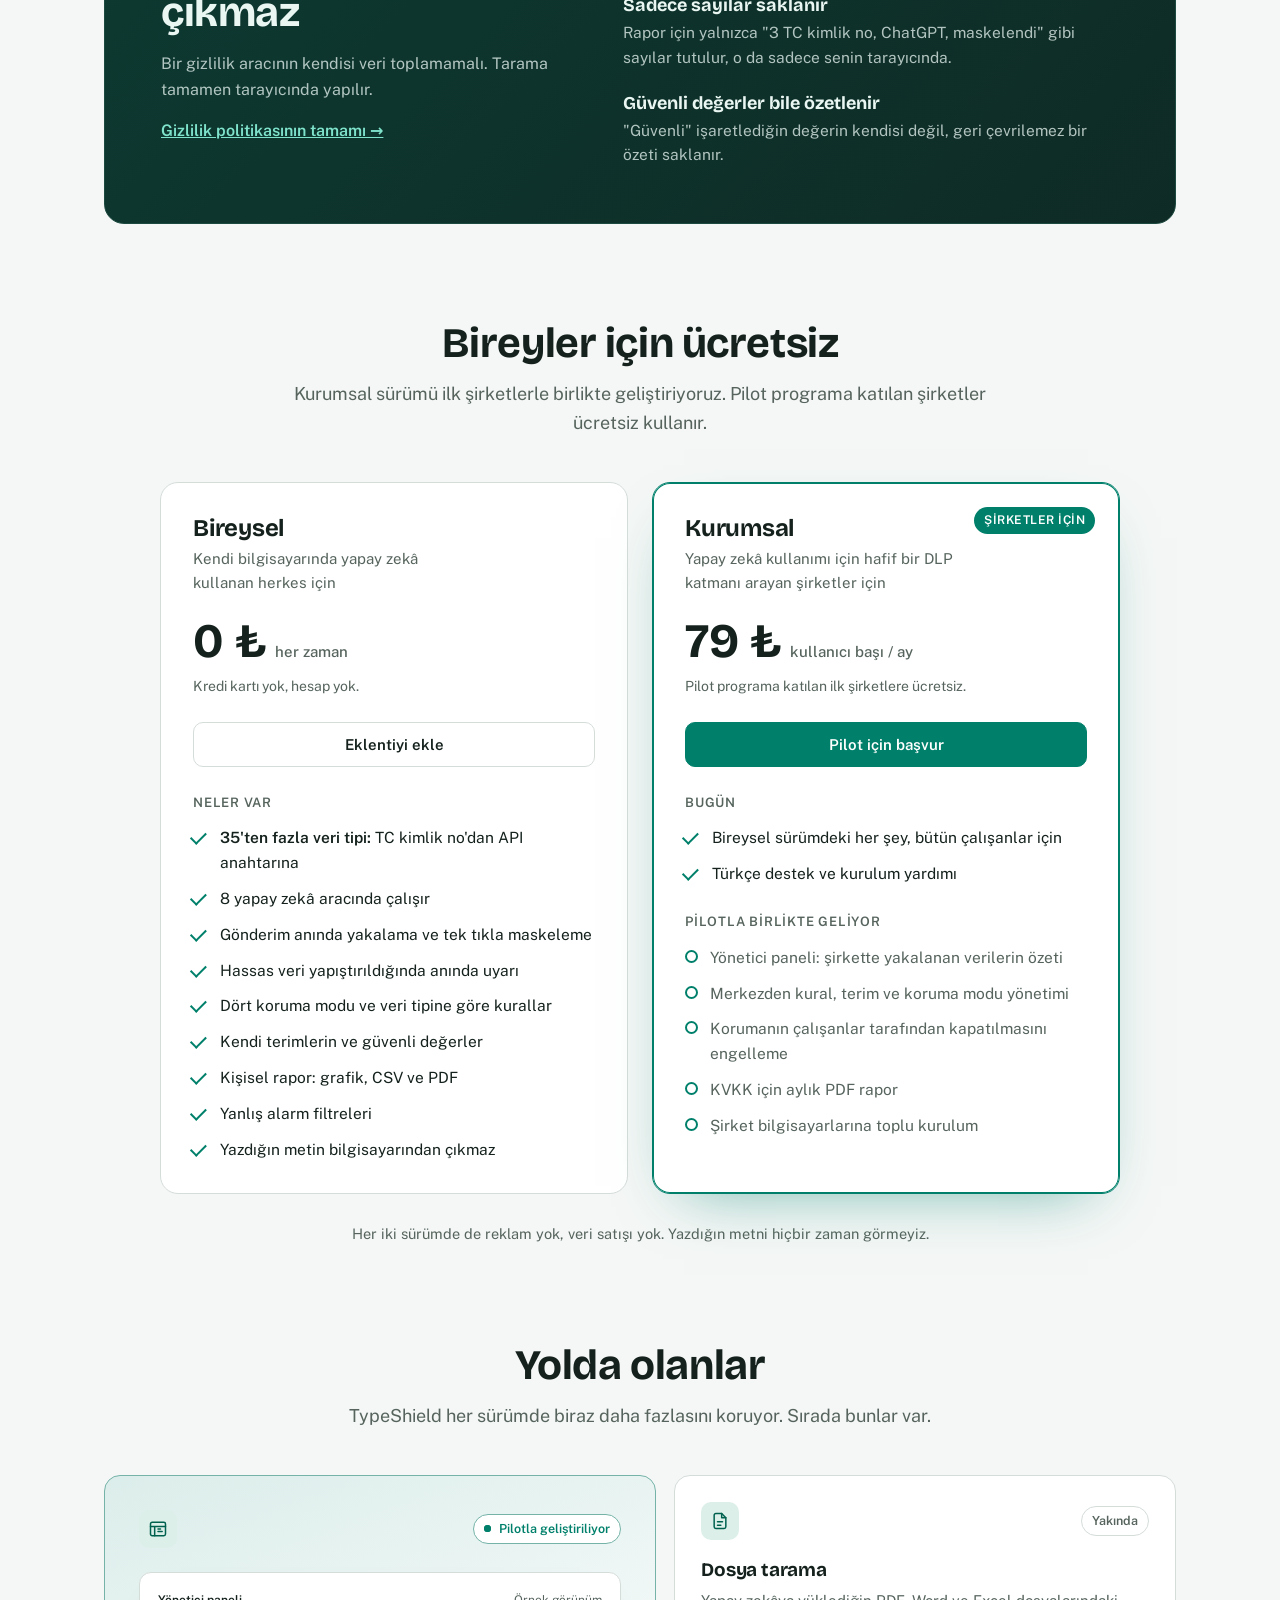
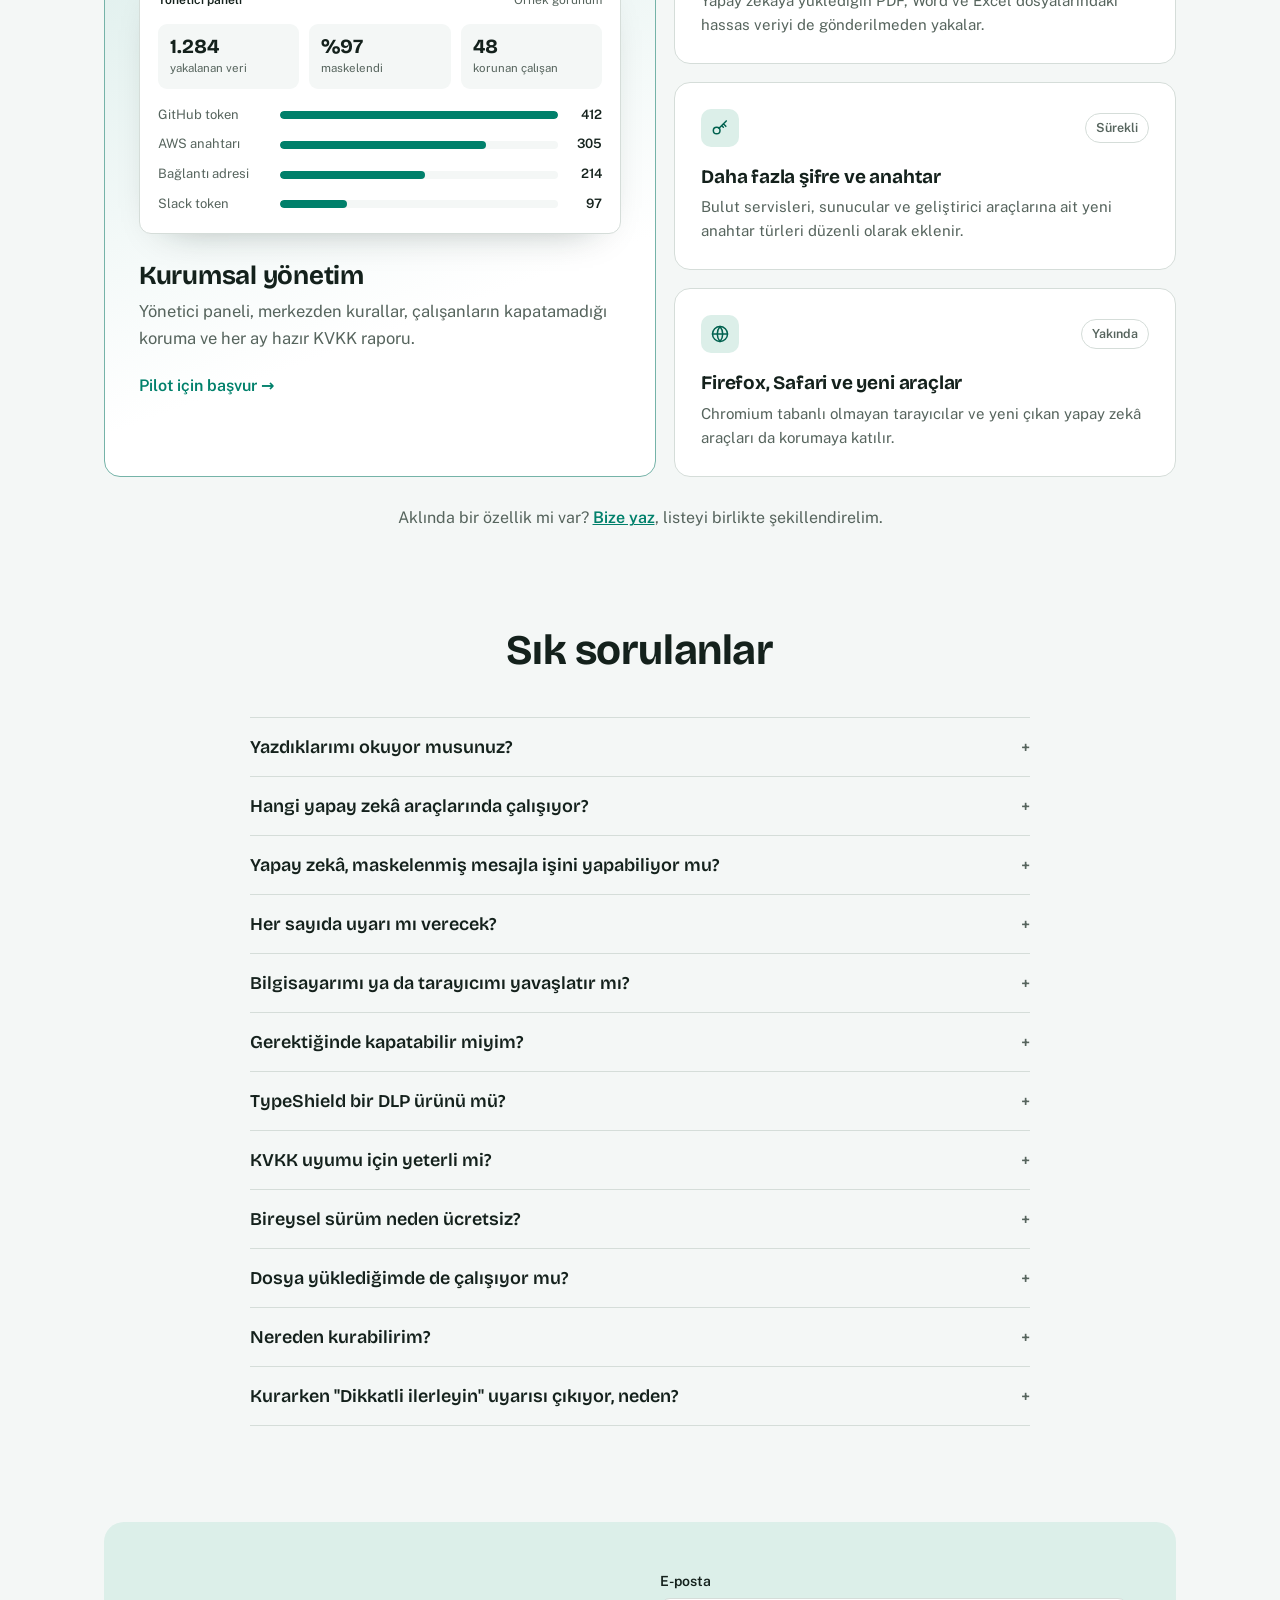
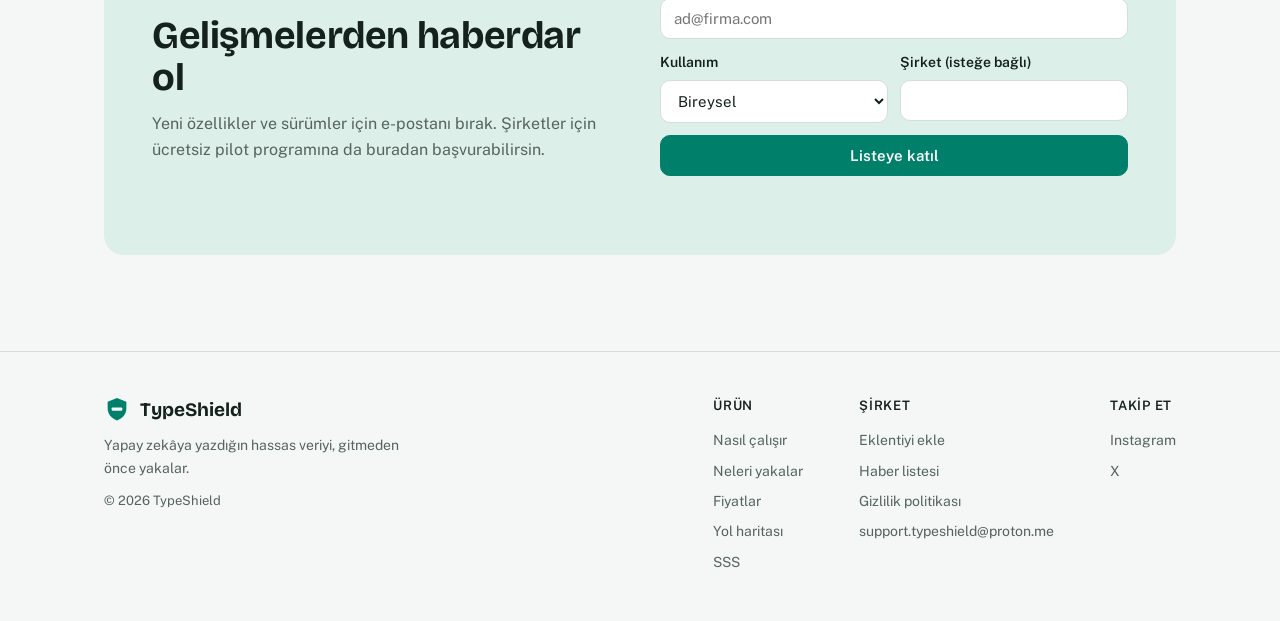
==== commit 36e690aa: "Add files via upload" ====
--- a/index.html
+++ b/index.html
@@ -25,7 +25,7 @@
   <meta name="theme-color" content="#f4f7f6" media="(prefers-color-scheme: light)" />
   <link rel="stylesheet" href="style.css" />
   <script src="script.js" defer></script>
-  <script type="application/ld+json">{"@context": "https://schema.org", "@type": "SoftwareApplication", "name": "TypeShield", "applicationCategory": "SecurityApplication", "operatingSystem": "Chrome", "description": "Yapay zekâ araçlarına yazılan mesajlardaki kişisel verileri, şifre ve API anahtarlarını gönderilmeden tespit edip maskeleyen tarayıcı eklentisi.", "url": "https://type-shield.github.io/", "inLanguage": "tr", "offers": {"@type": "Offer", "price": "0", "priceCurrency": "TRY"}}</script>
+  <script type="application/ld+json">{"@context": "https://schema.org", "@type": "SoftwareApplication", "name": "TypeShield", "applicationCategory": "SecurityApplication", "operatingSystem": "Chrome", "description": "Yapay zekâ araçlarına yazılan mesajlardaki kişisel verileri, şifre ve API anahtarlarını gönderilmeden tespit edip maskeleyen tarayıcı eklentisi.", "url": "https://type-shield.github.io/", "inLanguage": "tr", "offers": {"@type": "Offer", "price": "0", "priceCurrency": "TRY"}, "installUrl": "https://chromewebstore.google.com/detail/typeshield/ejdeoekabedcpedpenahfjpihbdhcegd"}</script>
 </head>
 <body>
   <header class="top">
@@ -40,7 +40,7 @@
         <a href="#fiyat">Fiyatlar</a>
         <a href="#yol">Yol haritası</a>
         <a href="#sss">SSS</a>
-        <a class="btn primary" href="#katil">Erken erişim</a>
+        <a class="btn primary" href="https://chromewebstore.google.com/detail/typeshield/ejdeoekabedcpedpenahfjpihbdhcegd" target="_blank" rel="noopener">Eklentiyi ekle</a>
       </nav>
     </div>
   </header>
@@ -58,11 +58,11 @@
             anahtarlarını sen Enter'a basmadan yakalar ve maskeler. Yapay zekâ işini yapar, gerçek veriyi görmez.
           </p>
           <div class="ctas">
-            <a class="btn primary" href="#katil">Erken erişime katıl</a>
+            <a class="btn primary" href="https://chromewebstore.google.com/detail/typeshield/ejdeoekabedcpedpenahfjpihbdhcegd" target="_blank" rel="noopener">Eklentiyi ekle, ücretsiz</a>
             <a class="btn" href="#nasil">Nasıl çalışır?</a>
           </div>
           <ul class="meta">
-            <li>Chrome eklentisi</li>
+            <li>Chrome, Edge, Brave ve Opera</li>
             <li>Hesap gerektirmez</li>
             <li>Yazdığın metin bilgisayarından çıkmaz</li>
           </ul>
@@ -226,7 +226,7 @@
             <p class="for">Kendi bilgisayarında yapay zekâ kullanan herkes için</p>
             <div class="price">0 ₺<small>her zaman</small></div>
             <p class="fine">Kredi kartı yok, hesap yok.</p>
-            <a class="btn" href="#katil" data-plan="bireysel">Erken erişime katıl</a>
+            <a class="btn" href="https://chromewebstore.google.com/detail/typeshield/ejdeoekabedcpedpenahfjpihbdhcegd" target="_blank" rel="noopener">Eklentiyi ekle</a>
             <p class="group">Neler var</p>
             <ul class="feat">
               <li><span><b>35'ten fazla veri tipi:</b> TC kimlik no'dan API anahtarına</span></li>
@@ -317,8 +317,8 @@
               <span class="cat-icon"><svg viewBox="0 0 24 24" fill="none" stroke="currentColor" stroke-width="1.8" stroke-linecap="round" stroke-linejoin="round" aria-hidden="true"><circle cx="12" cy="12" r="9"/><path d="M3 12h18M12 3a14 14 0 0 1 0 18M12 3a14 14 0 0 0 0 18"/></svg></span>
               <span class="status">Yakında</span>
             </div>
-            <h3>Edge, Firefox ve yeni araçlar</h3>
-            <p>Chrome dışındaki tarayıcılar ve yeni çıkan yapay zekâ araçları da korumaya katılır.</p>
+            <h3>Firefox, Safari ve yeni araçlar</h3>
+            <p>Chromium tabanlı olmayan tarayıcılar ve yeni çıkan yapay zekâ araçları da korumaya katılır.</p>
           </article>
         </div>
         <p class="road-note">Aklında bir özellik mi var? <a href="mailto:support.typeshield@proton.me">Bize yaz</a>, listeyi birlikte şekillendirelim.</p>
@@ -337,7 +337,7 @@
           </details>
           <details>
             <summary>Hangi yapay zekâ araçlarında çalışıyor?</summary>
-            <p>ChatGPT, Claude, Gemini, Copilot, Perplexity, DeepSeek, Grok ve Mistral'da çalışır. Yeni bir araç eklendiğinde erken erişim listesindekilere haber veriyoruz.</p>
+            <p>ChatGPT, Claude, Gemini, Copilot, Perplexity, DeepSeek, Grok ve Mistral'da çalışır. Yeni bir araç eklendiğinde eklenti kendiliğinden güncellenir, senin bir şey yapmana gerek kalmaz.</p>
           </details>
           <details>
             <summary>Yapay zekâ, maskelenmiş mesajla işini yapabiliyor mu?</summary>
@@ -372,8 +372,12 @@
             <p>Şimdilik yazdığın ve yapıştırdığın metni korur. Yüklenen dosyaları taramak yol haritamızda.</p>
           </details>
           <details>
-            <summary>Ne zaman çıkıyor?</summary>
-            <p>Eklenti test aşamasında. Chrome Web Store'da yayınlandığında erken erişim listesindekilere ilk biz haber veriyoruz.</p>
+            <summary>Nereden kurabilirim?</summary>
+            <p>Chrome Web Mağazası'ndan ücretsiz kurabilirsin: <a href="https://chromewebstore.google.com/detail/typeshield/ejdeoekabedcpedpenahfjpihbdhcegd" target="_blank" rel="noopener">TypeShield'i ekle</a>. Chrome'un yanında Edge, Brave, Opera ve Vivaldi gibi Chromium tabanlı tarayıcılarda da çalışır. Edge'de mağazanın üstünde çıkan "Diğer mağazalardan uzantılara izin ver" düğmesine, Opera'da ise önce "Install Chrome Extensions" eklentisine ihtiyaç var.</p>
+          </details>
+          <details>
+            <summary>Kurarken "Dikkatli ilerleyin" uyarısı çıkıyor, neden?</summary>
+            <p>Bu uyarıyı tarayıcısında "Gelişmiş Güvenli Tarama" açık olanlar görür. Eklentide bir sorun olduğu anlamına gelmez; Google yeni yayıncılara birkaç aylık bir güven süresi uyguluyor ve bu süre dolunca uyarı kendiliğinden kalkar. "Yüklemeye devam et" ile kurabilirsin.</p>
           </details>
         </div>
       </div>
@@ -382,8 +386,8 @@
     <div class="wrap">
       <section class="join" id="katil">
         <div>
-          <h2>İlk kullananlardan ol</h2>
-          <p>E-postanı bırak, eklenti yayınlandığında ilk sen haber al. Şirketler için ücretsiz pilot programına da buradan başvurabilirsin.</p>
+          <h2>Gelişmelerden haberdar ol</h2>
+          <p>Yeni özellikler ve sürümler için e-postanı bırak. Şirketler için ücretsiz pilot programına da buradan başvurabilirsin.</p>
         </div>
         <form class="signup" id="signup" novalidate>
           <input class="hp" type="text" name="_gotcha" tabindex="-1" autocomplete="off" aria-hidden="true" />
@@ -429,13 +433,15 @@
         </div>
         <div>
           <b>Şirket</b>
-          <a href="#katil">Erken erişim</a>
+          <a href="https://chromewebstore.google.com/detail/typeshield/ejdeoekabedcpedpenahfjpihbdhcegd" target="_blank" rel="noopener">Eklentiyi ekle</a>
+          <a href="#katil">Haber listesi</a>
           <a href="gizlilik.html">Gizlilik politikası</a>
           <a href="mailto:support.typeshield@proton.me">support.typeshield@proton.me</a>
         </div>
         <div>
           <b>Takip et</b>
           <a href="https://www.instagram.com/typeshield_tr/" target="_blank" rel="noopener">Instagram</a>
+          <a href="https://x.com/TypeShield" target="_blank" rel="noopener">X</a>
         </div>
       </nav>
     </div>
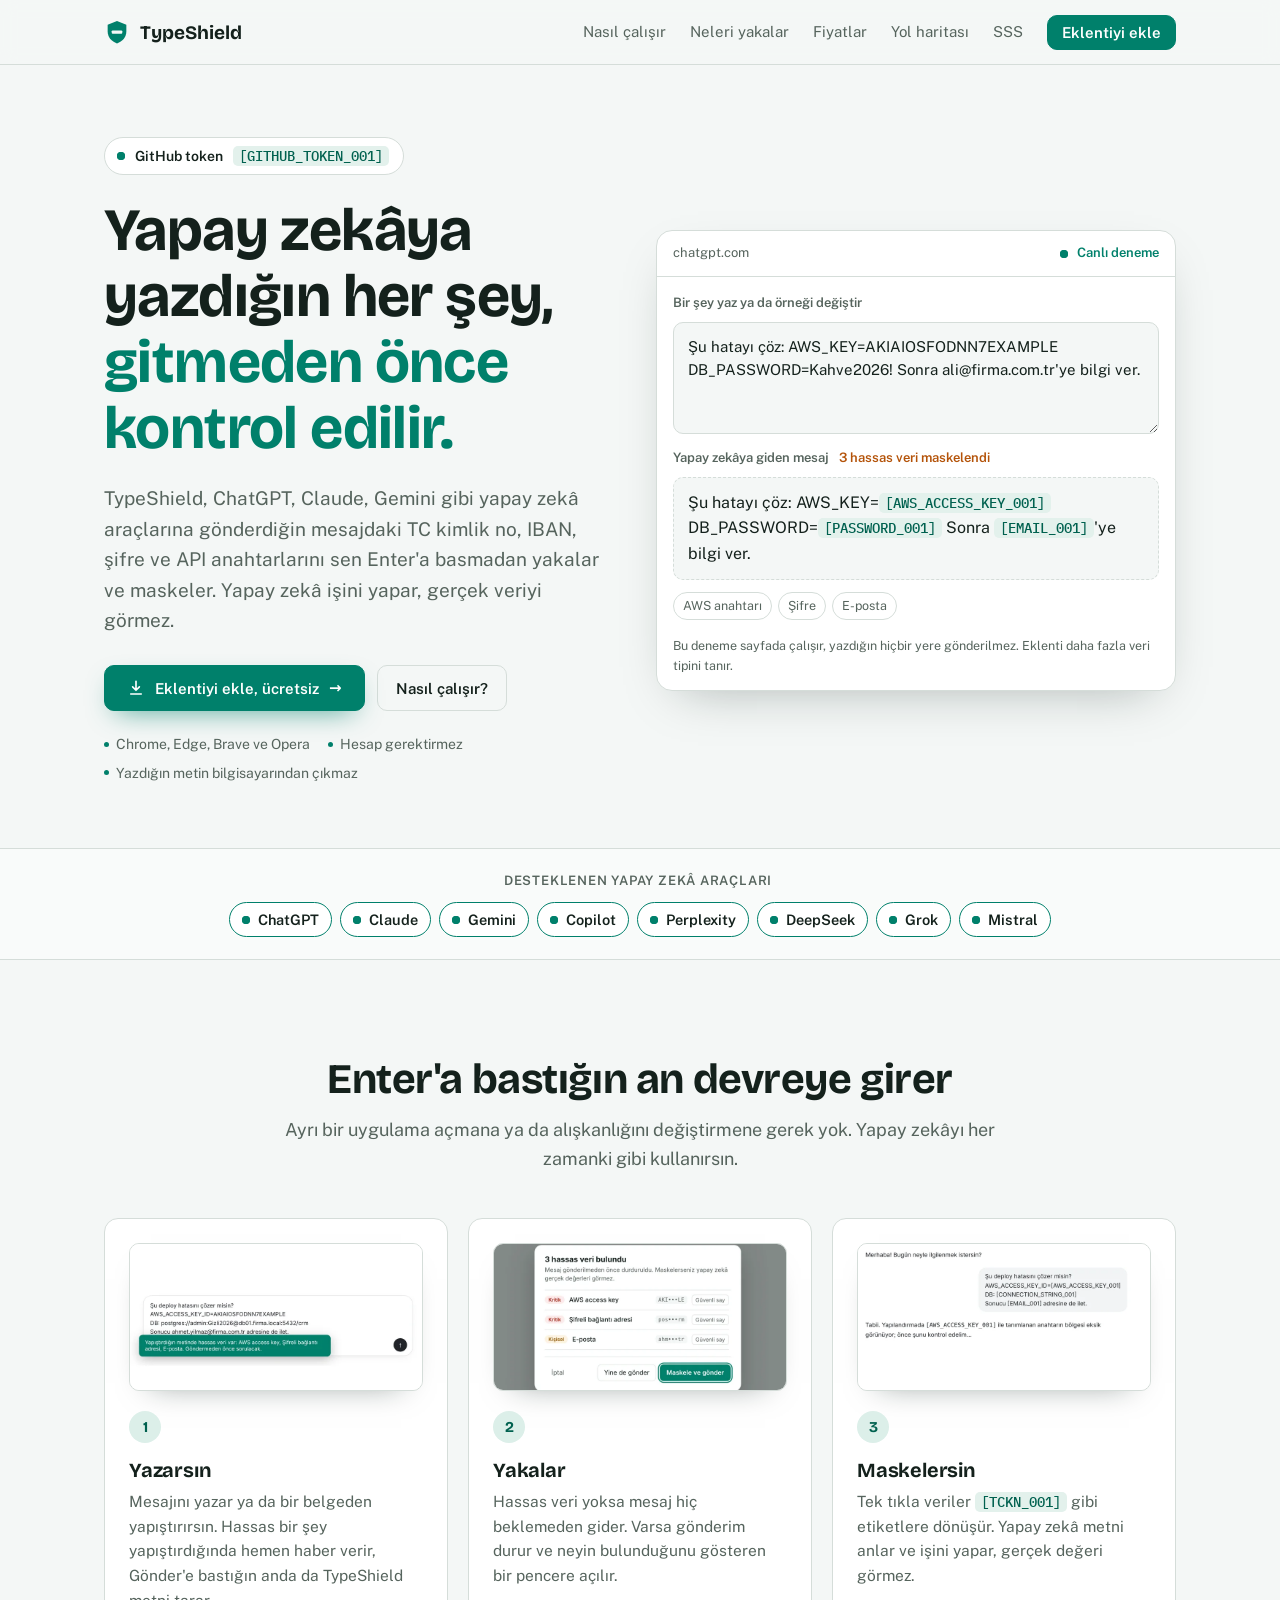
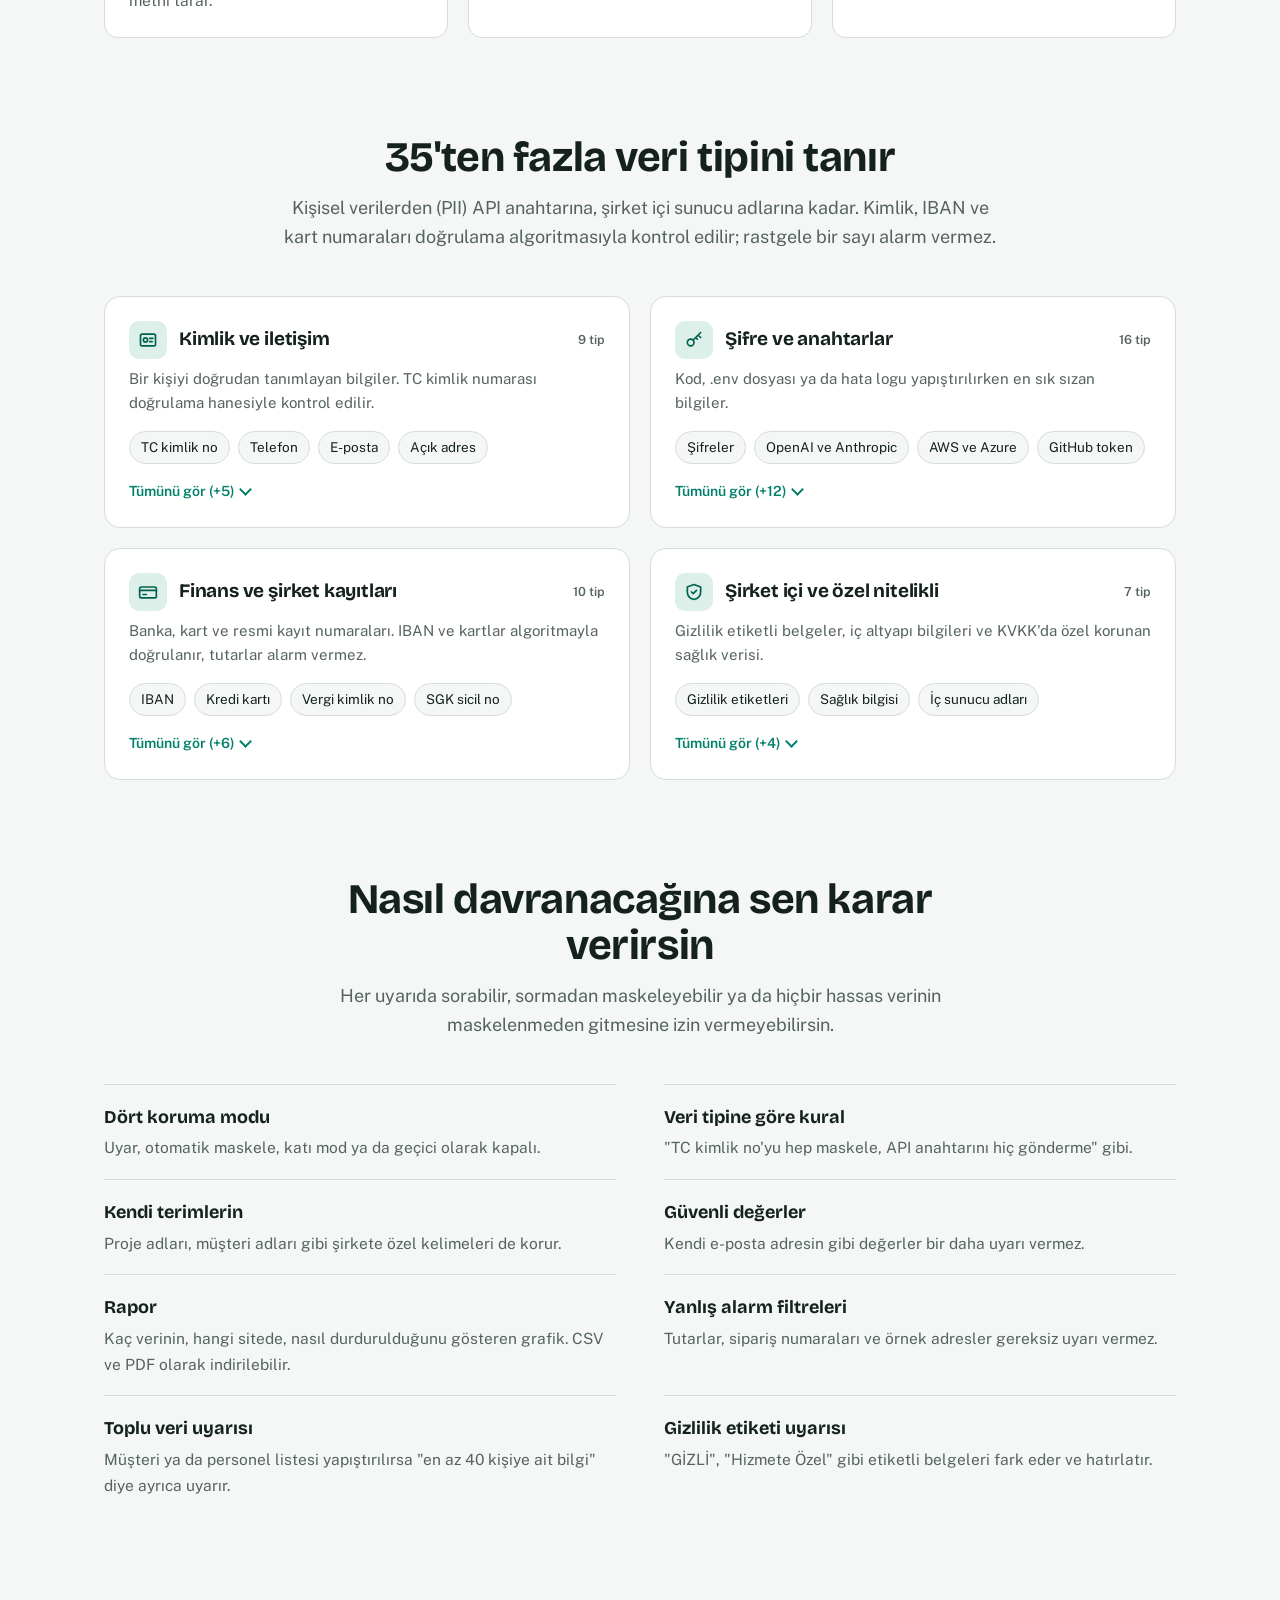
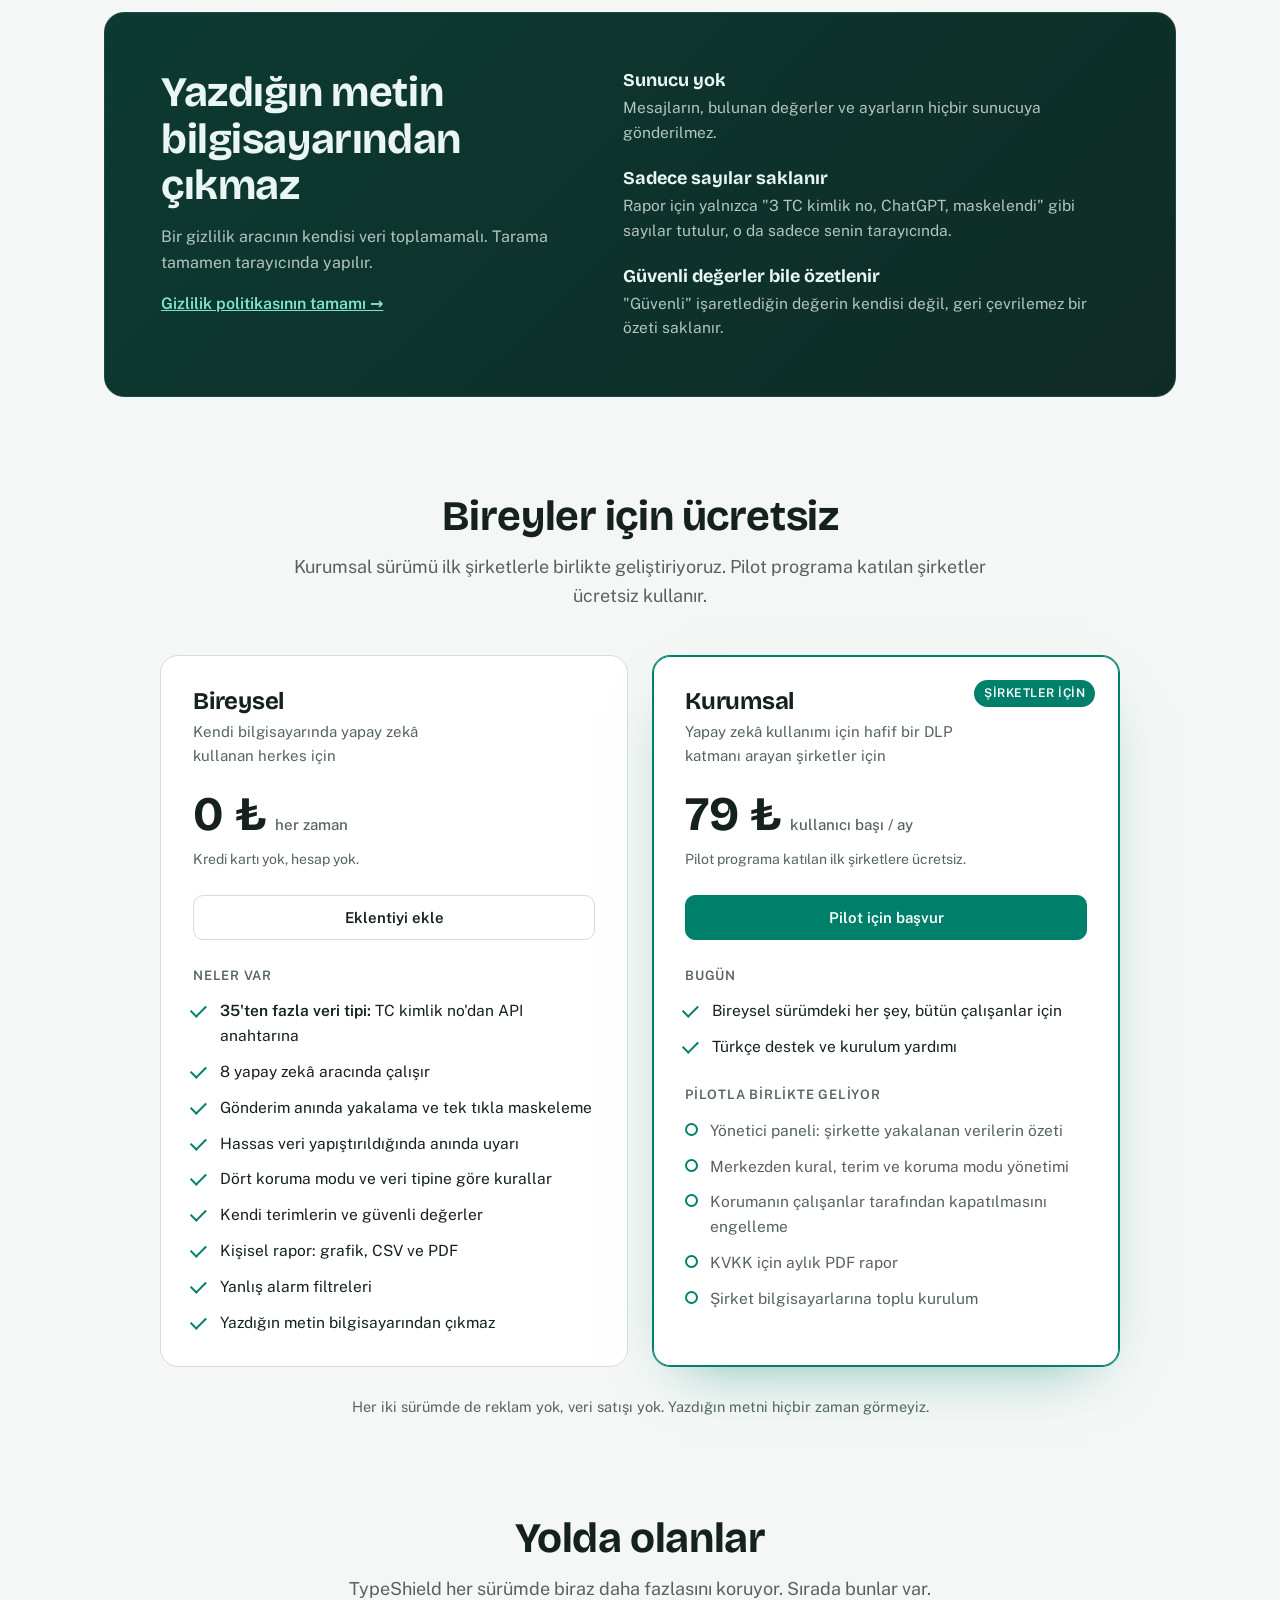
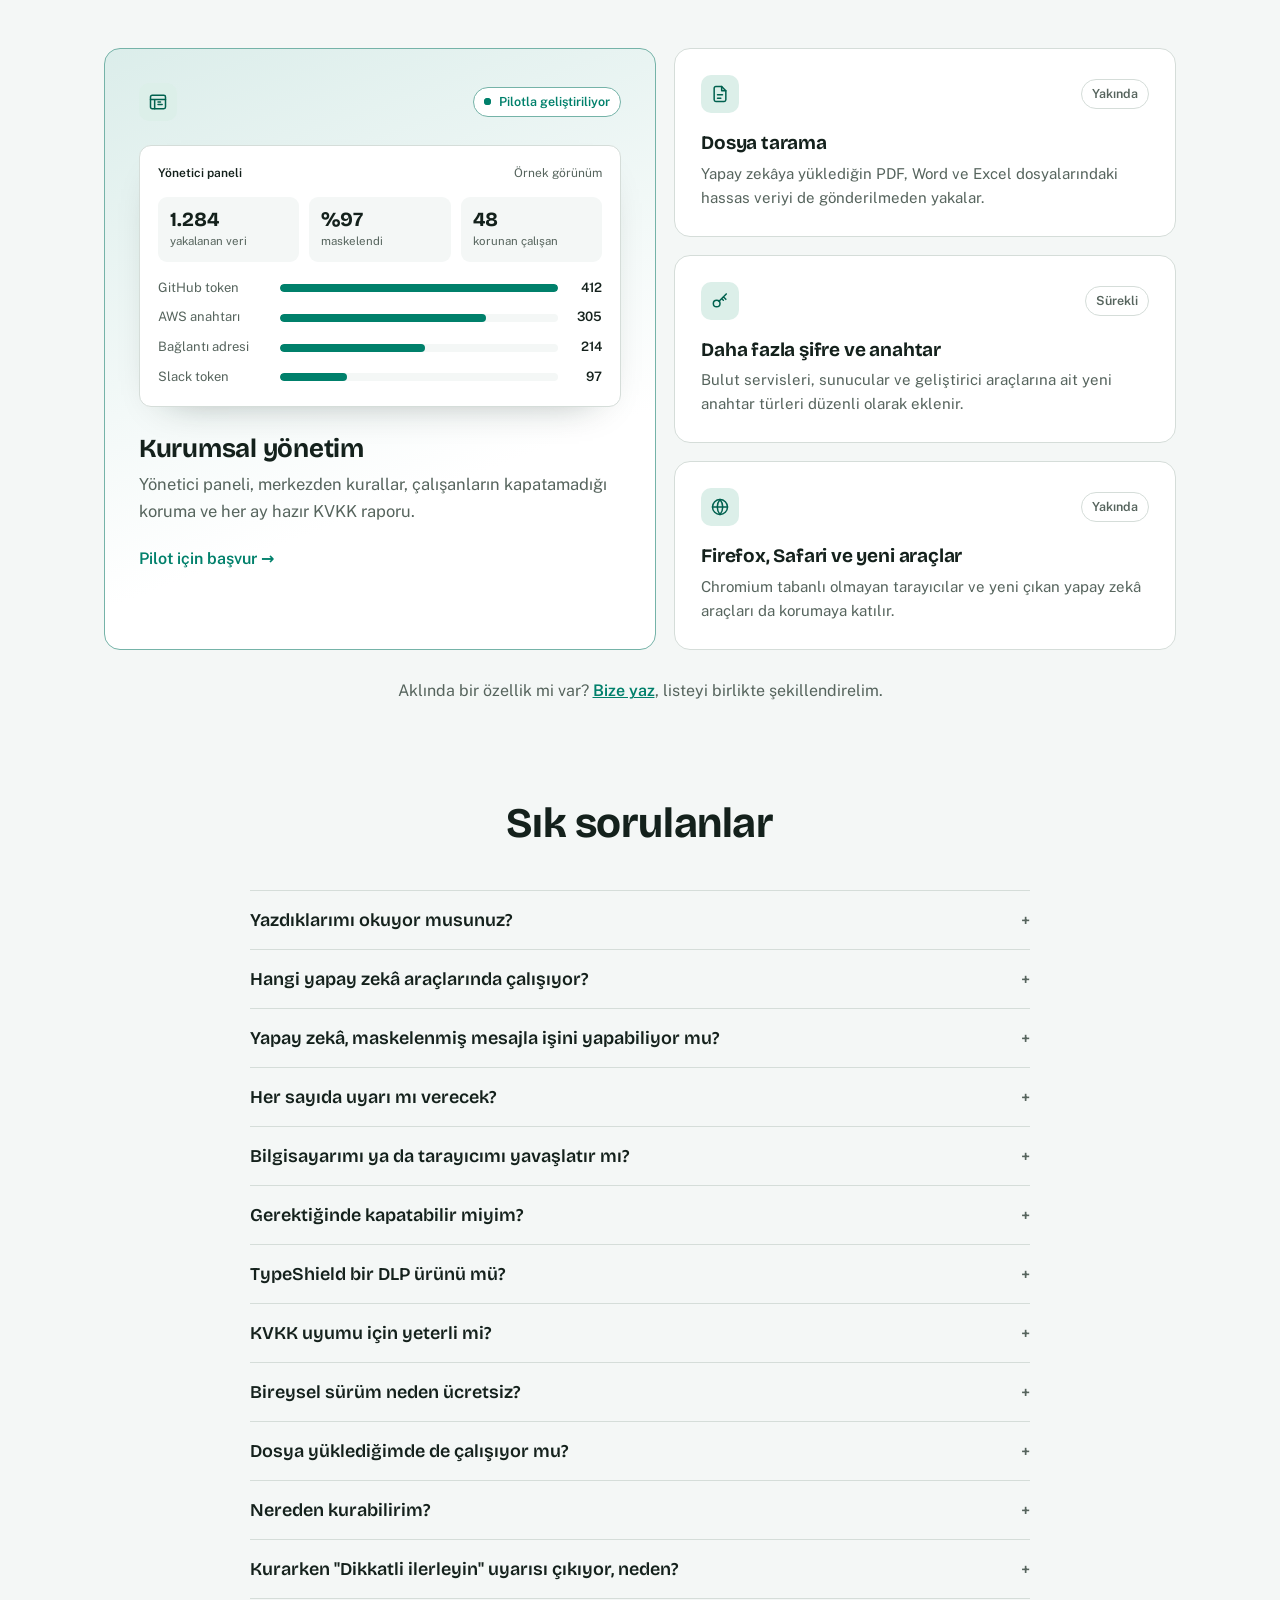
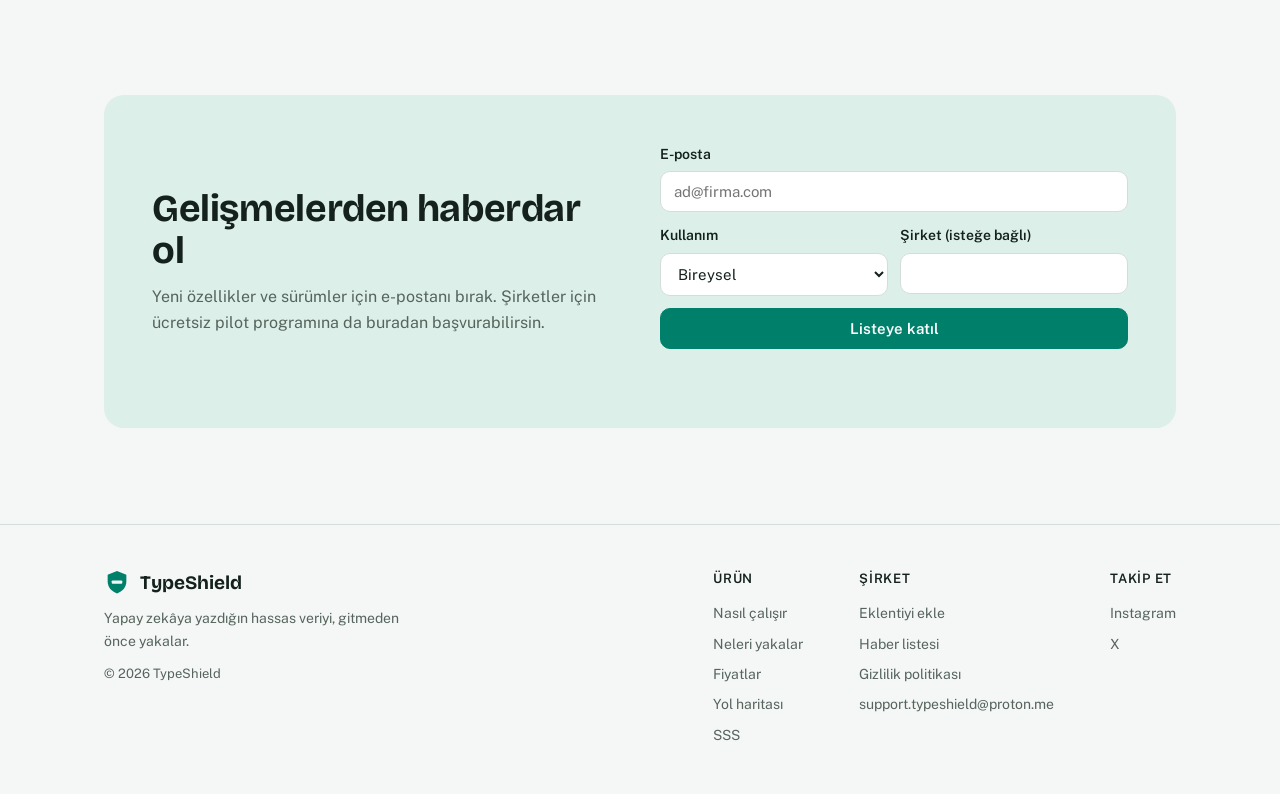
==== commit 063813cd: "Add files via upload" ====
--- a/index.html
+++ b/index.html
@@ -58,7 +58,7 @@
             anahtarlarını sen Enter'a basmadan yakalar ve maskeler. Yapay zekâ işini yapar, gerçek veriyi görmez.
           </p>
           <div class="ctas">
-            <a class="btn primary" href="https://chromewebstore.google.com/detail/typeshield/ejdeoekabedcpedpenahfjpihbdhcegd" target="_blank" rel="noopener">Eklentiyi ekle, ücretsiz</a>
+            <a class="btn primary cta" href="https://chromewebstore.google.com/detail/typeshield/ejdeoekabedcpedpenahfjpihbdhcegd" target="_blank" rel="noopener"><svg viewBox="0 0 24 24" aria-hidden="true"><path d="M12 3v12m0 0-4.5-4.5M12 15l4.5-4.5M5 20h14"/></svg>Eklentiyi ekle, ücretsiz<span class="arr" aria-hidden="true">→</span></a>
             <a class="btn" href="#nasil">Nasıl çalışır?</a>
           </div>
           <ul class="meta">
@@ -104,14 +104,17 @@
         </div>
         <ol class="steps">
           <li>
+            <img class="shot" src="img/adim-1.webp" alt="Hassas veri yapıştırılınca çıkan TypeShield bildirimi" width="800" height="400" loading="lazy" />
             <h3>Yazarsın</h3>
             <p>Mesajını yazar ya da bir belgeden yapıştırırsın. Hassas bir şey yapıştırdığında hemen haber verir, Gönder'e bastığın anda da <span data-brand>TypeShield</span> metni tarar.</p>
           </li>
           <li>
+            <img class="shot" src="img/adim-2.webp" alt="TypeShield uyarı penceresi: 3 hassas veri bulundu" width="800" height="400" loading="lazy" />
             <h3>Yakalar</h3>
             <p>Hassas veri yoksa mesaj hiç beklemeden gider. Varsa gönderim durur ve neyin bulunduğunu gösteren bir pencere açılır.</p>
           </li>
           <li>
+            <img class="shot" src="img/adim-3.webp" alt="Yapay zekâya maskelenmiş olarak giden mesaj" width="800" height="400" loading="lazy" />
             <h3>Maskelersin</h3>
             <p>Tek tıkla veriler <span class="tok">[TCKN_001]</span> gibi etiketlere dönüşür. Yapay zekâ metni anlar ve işini yapar, gerçek değeri görmez.</p>
           </li>
--- a/style.css
+++ b/style.css
@@ -134,10 +134,19 @@
 .head p { color: var(--muted); font-size: 18px; margin: 14px 0 0; }
 
 .steps { display: grid; grid-template-columns: repeat(3, 1fr); gap: 20px; counter-reset: s; margin: 0; padding: 0; list-style: none; }
-.steps li { counter-increment: s; padding: 24px; border: 1px solid var(--line); border-radius: 14px; background: var(--card); transition: transform 0.25s ease, border-color 0.25s ease; }
+.steps li { display: flex; flex-direction: column; counter-increment: s; padding: 24px; border: 1px solid var(--line); border-radius: 14px; background: var(--card); transition: transform 0.25s ease, border-color 0.25s ease; }
 .steps li:hover { transform: translateY(-3px); border-color: color-mix(in srgb, var(--accent) 60%, var(--line)); }
 .steps li::before { content: counter(s); display: grid; place-items: center; width: 32px; height: 32px; border-radius: 50%; background: var(--accent-soft); color: var(--token-ink); font: 700 15px var(--display); margin-bottom: 16px; }
+.steps .shot { order: -1; display: block; width: 100%; height: auto; margin-bottom: 20px; border-radius: 10px; border: 1px solid var(--line); background: #fff; box-shadow: 0 14px 30px -22px rgba(10, 30, 24, 0.5); }
+.steps li::before { align-self: flex-start; }
 .steps h3 { font-size: 20px; margin-bottom: 8px; }
+.cta { position: relative; overflow: hidden; isolation: isolate; gap: 10px; padding: 13px 22px; box-shadow: 0 10px 28px -12px color-mix(in srgb, var(--accent) 80%, transparent); transition: transform 0.2s ease, box-shadow 0.2s ease; }
+.cta svg { width: 18px; height: 18px; fill: none; stroke: currentColor; stroke-width: 2.2; stroke-linecap: round; stroke-linejoin: round; }
+.cta .arr { display: inline-block; transition: transform 0.2s ease; }
+.cta::after { content: ''; position: absolute; inset: 0; z-index: -1; background: linear-gradient(110deg, transparent 30%, rgba(255, 255, 255, 0.35) 50%, transparent 70%); transform: translateX(-120%); animation: cta-shine 3.6s ease-in-out 1s infinite; }
+.cta:hover { transform: translateY(-2px); box-shadow: 0 16px 34px -12px color-mix(in srgb, var(--accent) 90%, transparent); }
+.cta:hover .arr { transform: translateX(4px); }
+@keyframes cta-shine { 0% { transform: translateX(-120%); } 35%, 100% { transform: translateX(120%); } }
 .steps p { margin: 0; color: var(--muted); font-size: 15.5px; }
 @media (max-width: 820px) { .steps { grid-template-columns: 1fr; } }
 
@@ -298,7 +307,7 @@
 
 @media (prefers-reduced-motion: reduce) {
   html { scroll-behavior: auto; }
-  .pulse, .pulse::after, .scan, .ticker .t-val.tok { animation: none; }
+  .pulse, .pulse::after, .scan, .ticker .t-val.tok, .cta::after { animation: none; }
   .cat, .steps li, .plan, .road-item, .more, .more-btn::after, .faq details::details-content { transition: none; }
   .cat:hover, .steps li:hover, .plan:hover, .road-item:hover { transform: none; }
   .totop { transition: none; }
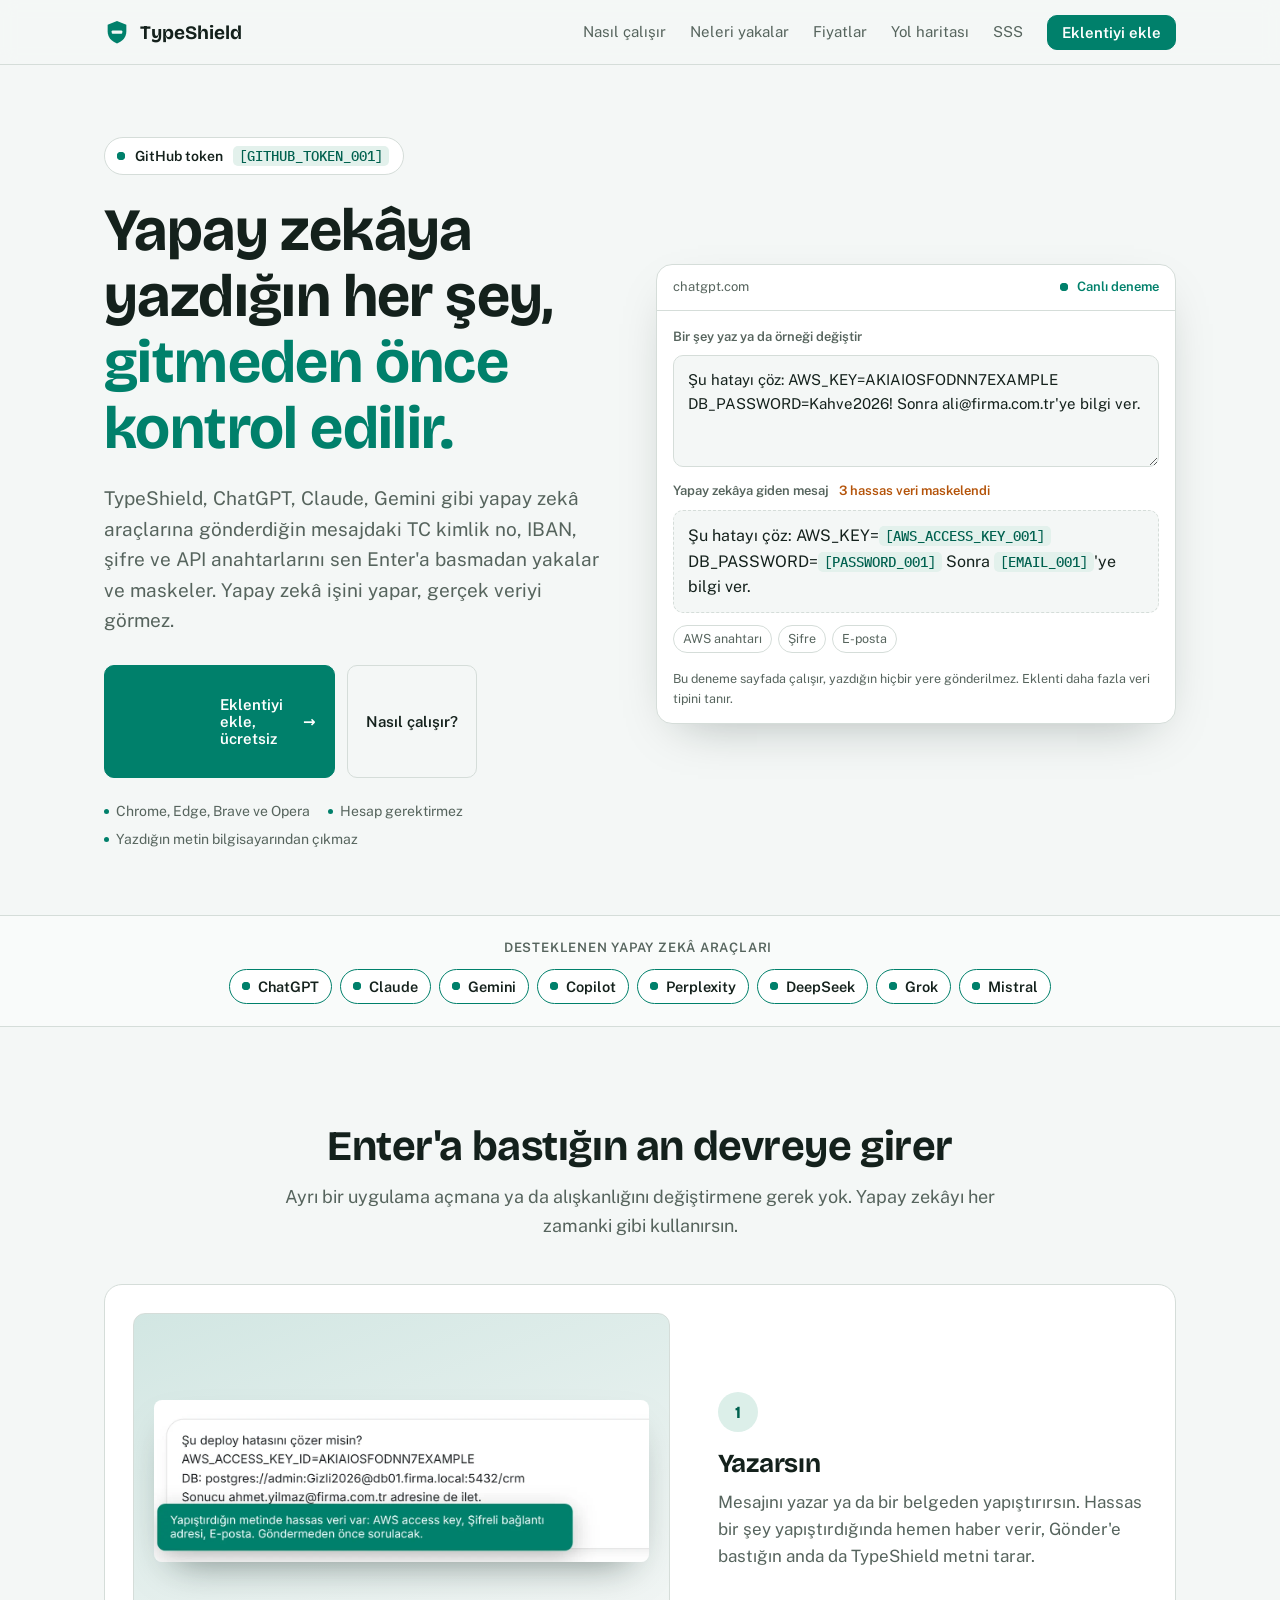
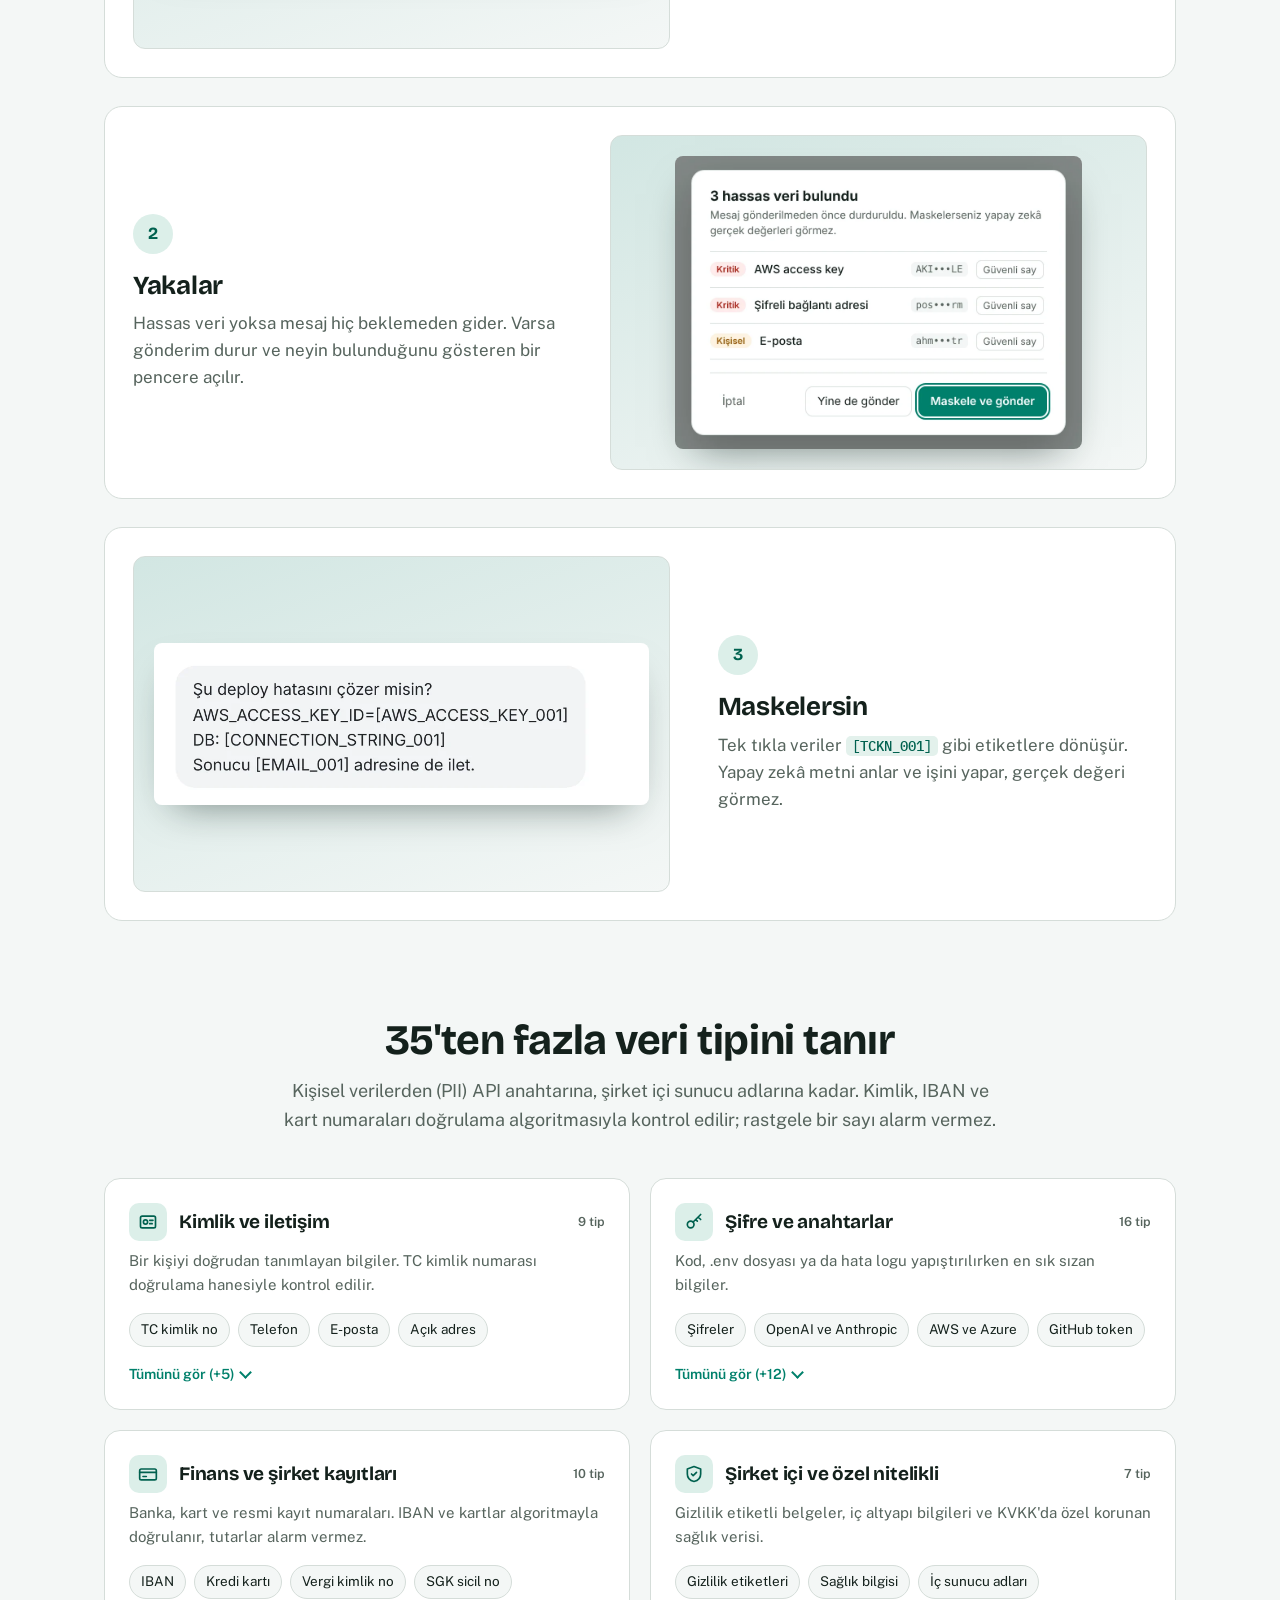
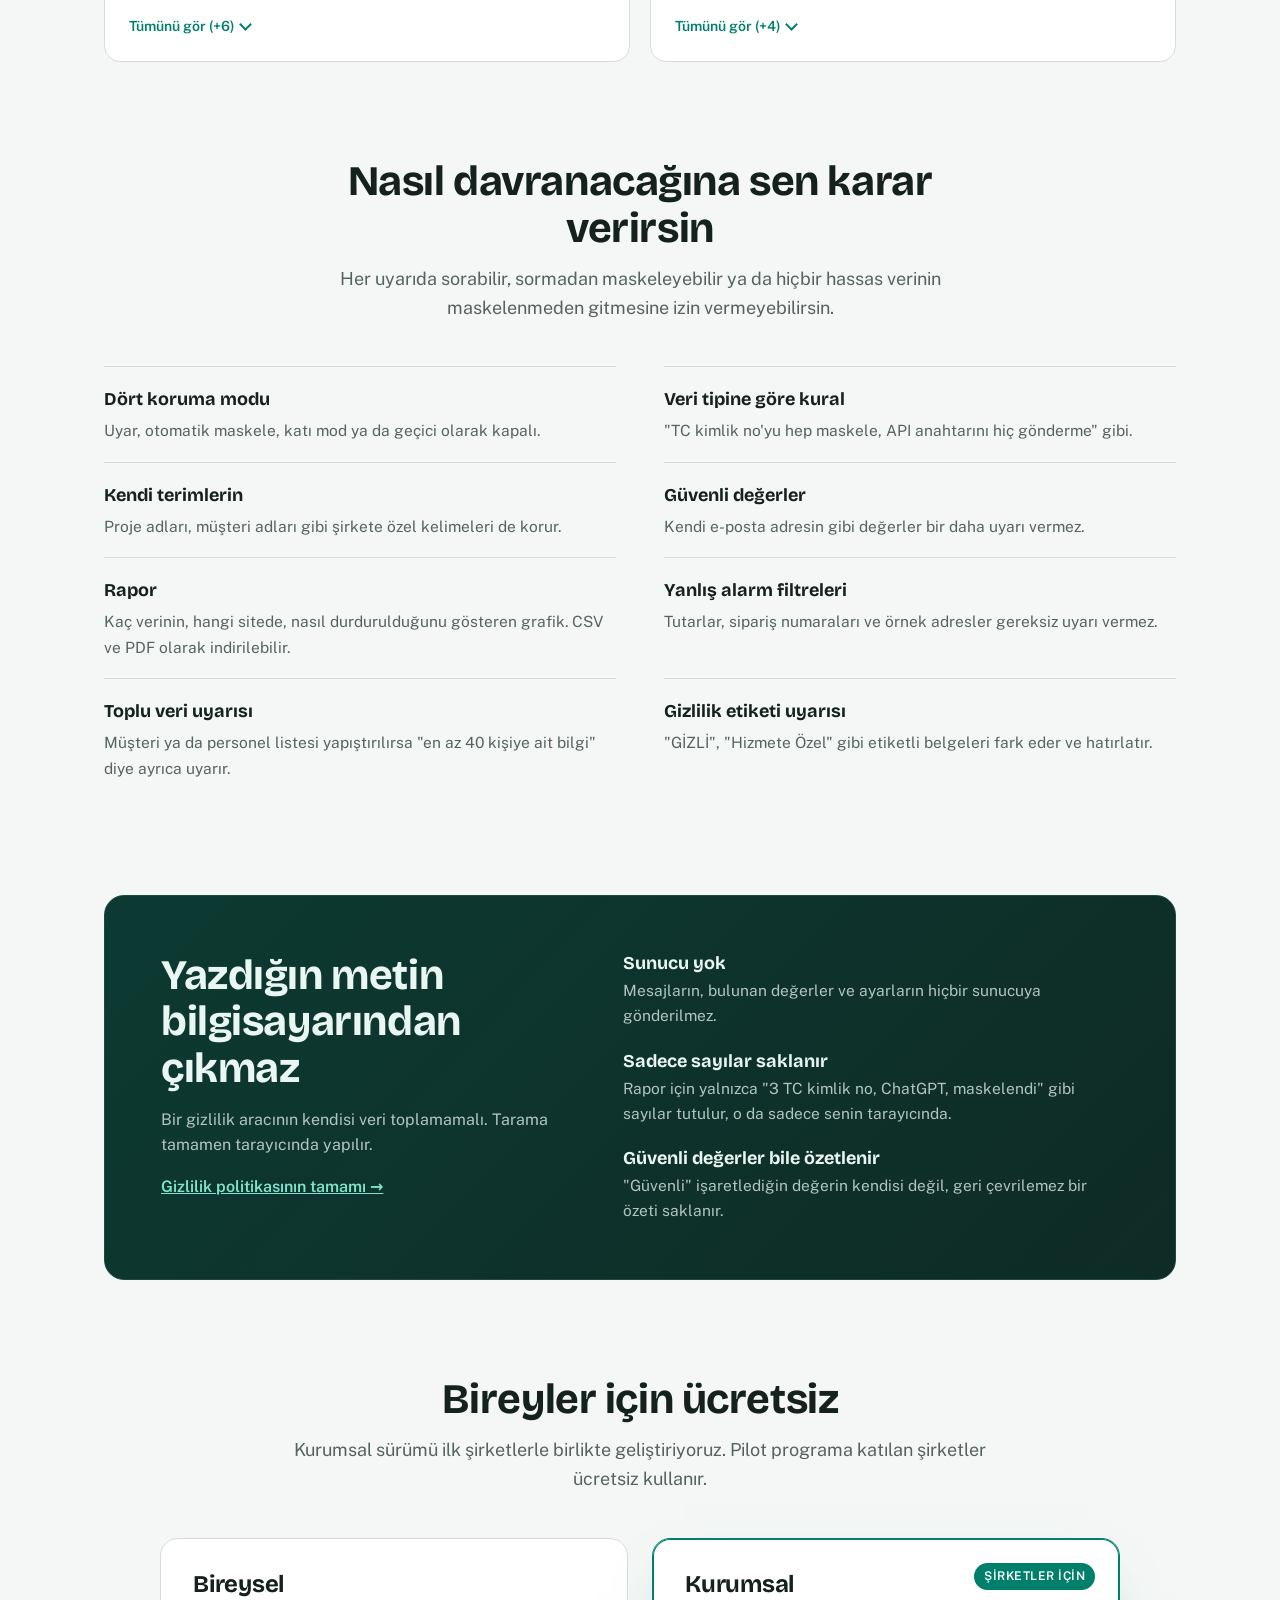
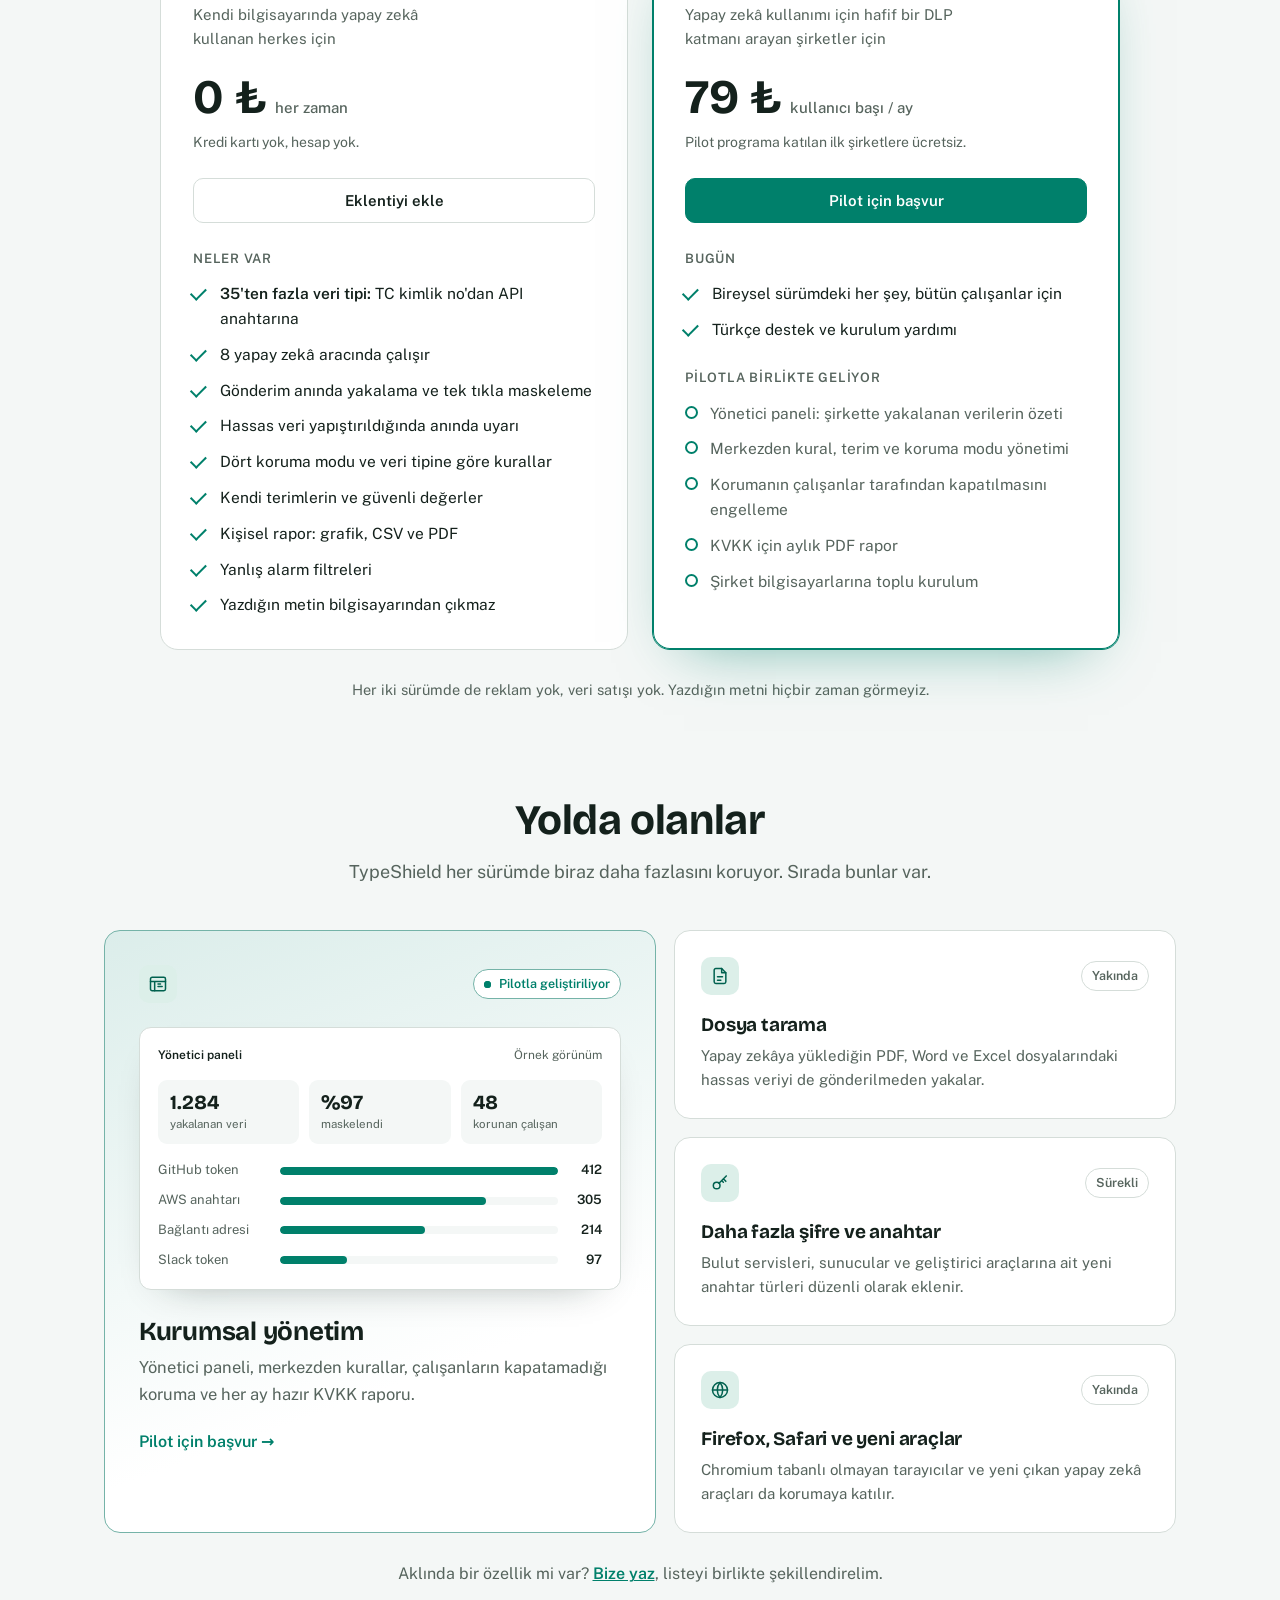
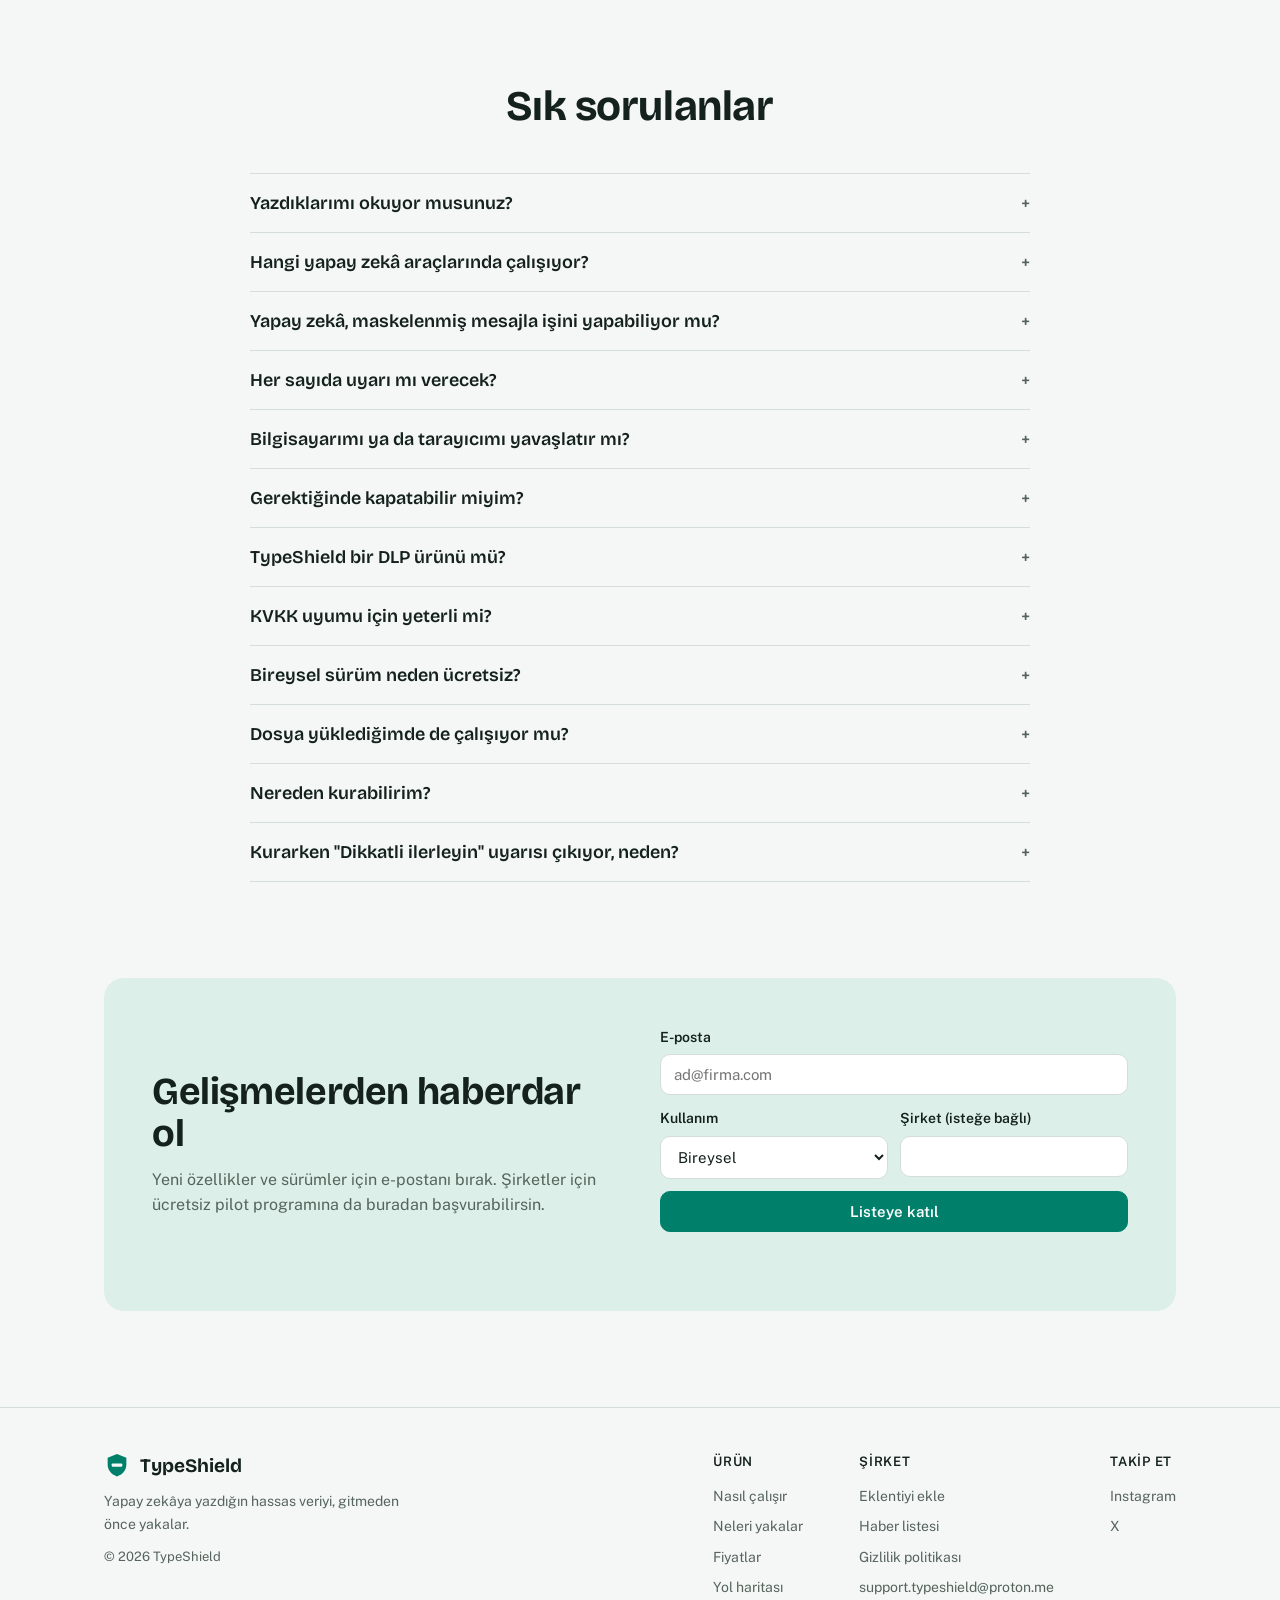
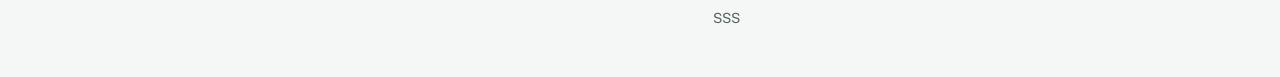
==== commit 006830e6: "Add files via upload" ====
--- a/index.html
+++ b/index.html
@@ -104,19 +104,25 @@
         </div>
         <ol class="steps">
           <li>
-            <img class="shot" src="img/adim-1.webp" alt="Hassas veri yapıştırılınca çıkan TypeShield bildirimi" width="800" height="400" loading="lazy" />
+            <div class="shot"><img src="img/adim-1.webp" alt="Hassas veri yapıştırılınca çıkan TypeShield bildirimi" width="1200" height="393" loading="lazy" /></div>
+            <div class="txt">
             <h3>Yazarsın</h3>
             <p>Mesajını yazar ya da bir belgeden yapıştırırsın. Hassas bir şey yapıştırdığında hemen haber verir, Gönder'e bastığın anda da <span data-brand>TypeShield</span> metni tarar.</p>
+            </div>
           </li>
           <li>
-            <img class="shot" src="img/adim-2.webp" alt="TypeShield uyarı penceresi: 3 hassas veri bulundu" width="800" height="400" loading="lazy" />
+            <div class="shot"><img src="img/adim-2.webp" alt="TypeShield uyarı penceresi: 3 hassas veri bulundu" width="1000" height="720" loading="lazy" /></div>
+            <div class="txt">
             <h3>Yakalar</h3>
             <p>Hassas veri yoksa mesaj hiç beklemeden gider. Varsa gönderim durur ve neyin bulunduğunu gösteren bir pencere açılır.</p>
+            </div>
           </li>
           <li>
-            <img class="shot" src="img/adim-3.webp" alt="Yapay zekâya maskelenmiş olarak giden mesaj" width="800" height="400" loading="lazy" />
+            <div class="shot"><img src="img/adim-3.webp" alt="Yapay zekâya maskelenmiş olarak giden mesaj" width="920" height="300" loading="lazy" /></div>
+            <div class="txt">
             <h3>Maskelersin</h3>
             <p>Tek tıkla veriler <span class="tok">[TCKN_001]</span> gibi etiketlere dönüşür. Yapay zekâ metni anlar ve işini yapar, gerçek değeri görmez.</p>
+            </div>
           </li>
         </ol>
       </div>
--- a/style.css
+++ b/style.css
@@ -133,21 +133,17 @@
 .head h2 { font-size: clamp(30px, 3.6vw, 42px); font-weight: 700; }
 .head p { color: var(--muted); font-size: 18px; margin: 14px 0 0; }
 
-.steps { display: grid; grid-template-columns: repeat(3, 1fr); gap: 20px; counter-reset: s; margin: 0; padding: 0; list-style: none; }
-.steps li { display: flex; flex-direction: column; counter-increment: s; padding: 24px; border: 1px solid var(--line); border-radius: 14px; background: var(--card); transition: transform 0.25s ease, border-color 0.25s ease; }
-.steps li:hover { transform: translateY(-3px); border-color: color-mix(in srgb, var(--accent) 60%, var(--line)); }
-.steps li::before { content: counter(s); display: grid; place-items: center; width: 32px; height: 32px; border-radius: 50%; background: var(--accent-soft); color: var(--token-ink); font: 700 15px var(--display); margin-bottom: 16px; }
-.steps .shot { order: -1; display: block; width: 100%; height: auto; margin-bottom: 20px; border-radius: 10px; border: 1px solid var(--line); background: #fff; box-shadow: 0 14px 30px -22px rgba(10, 30, 24, 0.5); }
-.steps li::before { align-self: flex-start; }
-.steps h3 { font-size: 20px; margin-bottom: 8px; }
-.cta { position: relative; overflow: hidden; isolation: isolate; gap: 10px; padding: 13px 22px; box-shadow: 0 10px 28px -12px color-mix(in srgb, var(--accent) 80%, transparent); transition: transform 0.2s ease, box-shadow 0.2s ease; }
-.cta svg { width: 18px; height: 18px; fill: none; stroke: currentColor; stroke-width: 2.2; stroke-linecap: round; stroke-linejoin: round; }
-.cta .arr { display: inline-block; transition: transform 0.2s ease; }
-.cta::after { content: ''; position: absolute; inset: 0; z-index: -1; background: linear-gradient(110deg, transparent 30%, rgba(255, 255, 255, 0.35) 50%, transparent 70%); transform: translateX(-120%); animation: cta-shine 3.6s ease-in-out 1s infinite; }
-.cta:hover { transform: translateY(-2px); box-shadow: 0 16px 34px -12px color-mix(in srgb, var(--accent) 90%, transparent); }
-.cta:hover .arr { transform: translateX(4px); }
-@keyframes cta-shine { 0% { transform: translateX(-120%); } 35%, 100% { transform: translateX(120%); } }
-.steps p { margin: 0; color: var(--muted); font-size: 15.5px; }
+.steps { display: grid; gap: 28px; counter-reset: s; margin: 0; padding: 0; list-style: none; }
+.steps li { counter-increment: s; display: grid; grid-template-columns: 1.25fr 1fr; align-items: center; gap: 48px; padding: 28px; border: 1px solid var(--line); border-radius: 18px; background: var(--card); transition: border-color 0.25s ease; }
+.steps li:nth-child(even) { grid-template-columns: 1fr 1.25fr; }
+.steps li:nth-child(even) .shot { order: 2; }
+.steps li:hover { border-color: color-mix(in srgb, var(--accent) 60%, var(--line)); }
+.steps .shot { aspect-ratio: 16 / 10; display: grid; grid-template: minmax(0, 1fr) / minmax(0, 1fr); place-items: center; padding: 20px; border-radius: 12px; background: linear-gradient(160deg, color-mix(in srgb, var(--accent) 14%, var(--paper)), var(--paper)); border: 1px solid var(--line); overflow: hidden; }
+.steps .shot img { display: block; max-width: 100%; max-height: 100%; width: auto; height: auto; border-radius: 8px; box-shadow: 0 18px 40px -20px rgba(10, 30, 24, 0.55); }
+.steps .txt::before { content: counter(s); display: grid; place-items: center; width: 40px; height: 40px; border-radius: 50%; background: var(--accent-soft); color: var(--token-ink); font: 700 17px var(--display); margin-bottom: 18px; }
+.steps h3 { font-size: 26px; margin-bottom: 10px; }
+.steps p { margin: 0; color: var(--muted); font-size: 17px; }
+@media (max-width: 820px) { .steps li, .steps li:nth-child(even) { grid-template-columns: 1fr; gap: 22px; padding: 18px; } .steps li:nth-child(even) .shot { order: 0; } .steps .shot { padding: 12px; } }
 @media (max-width: 820px) { .steps { grid-template-columns: 1fr; } }
 
 .catch { display: grid; grid-template-columns: repeat(2, 1fr); gap: 20px; align-items: start; }
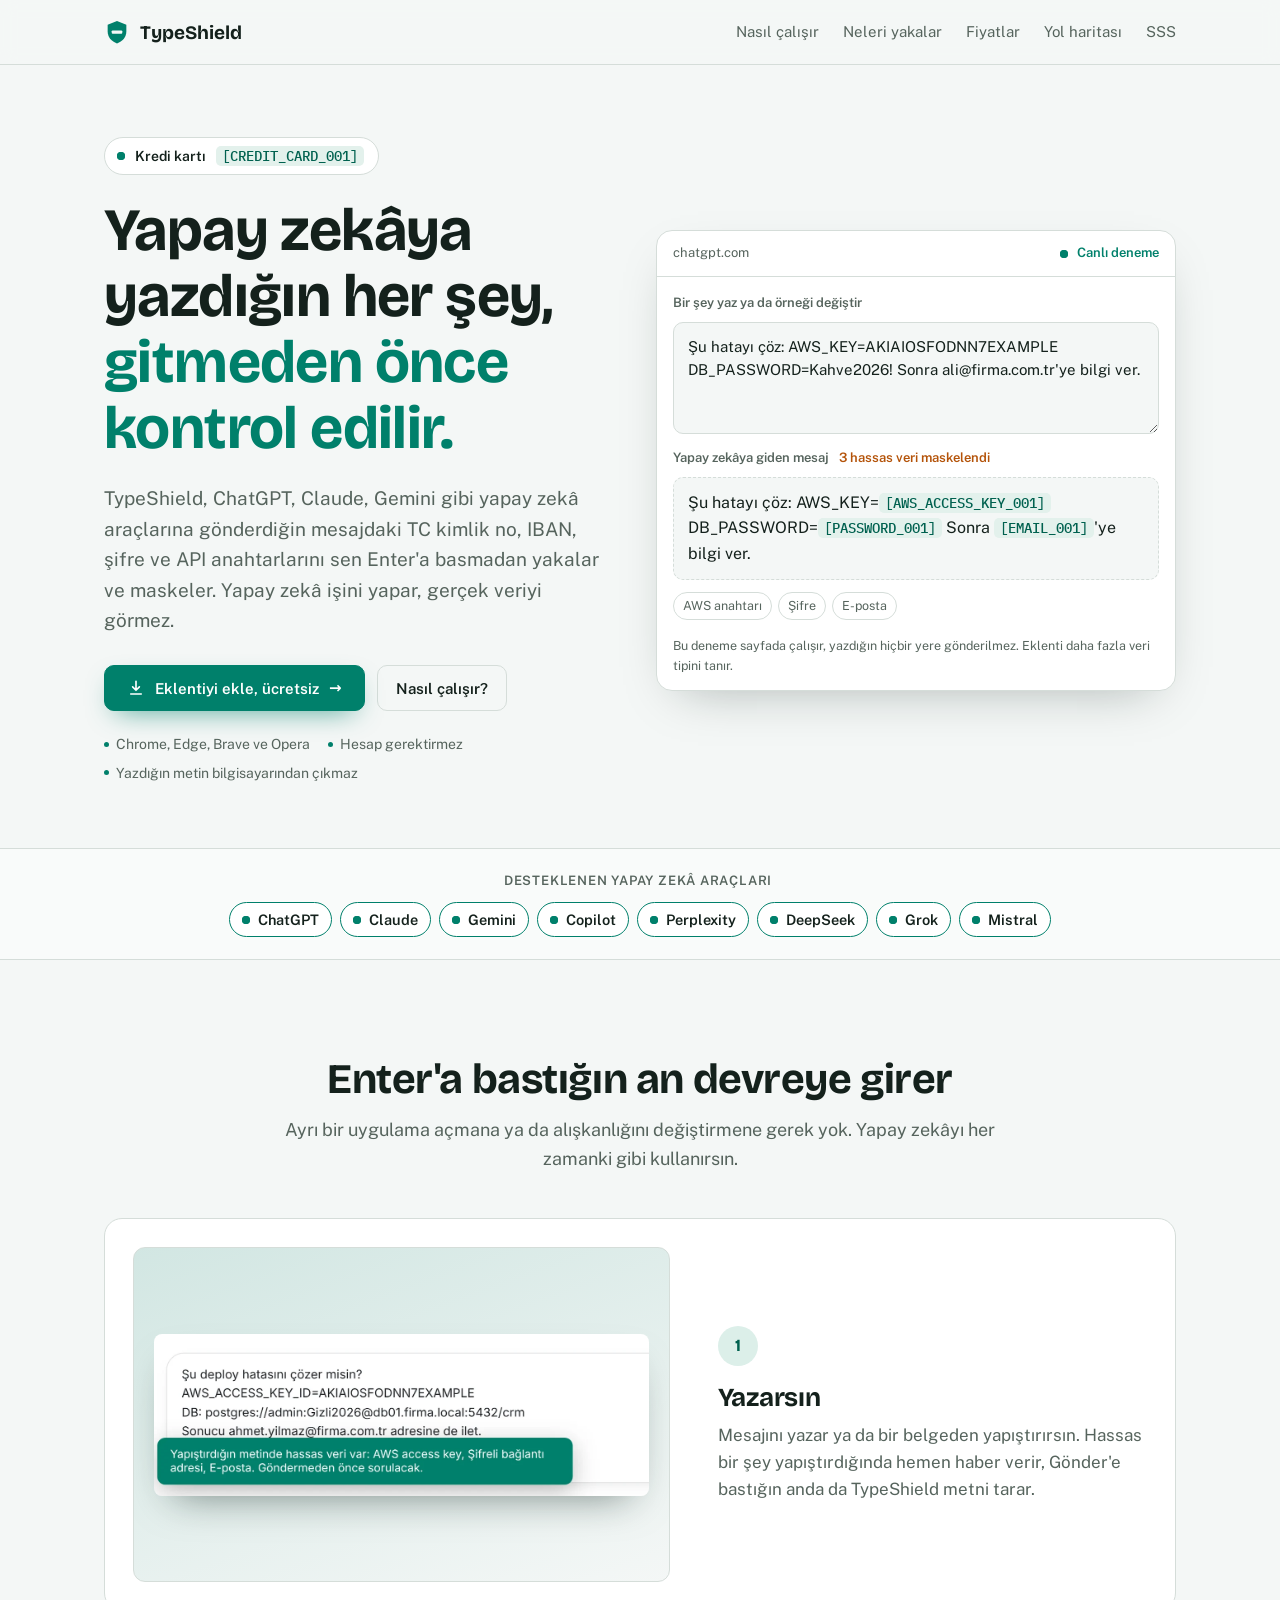
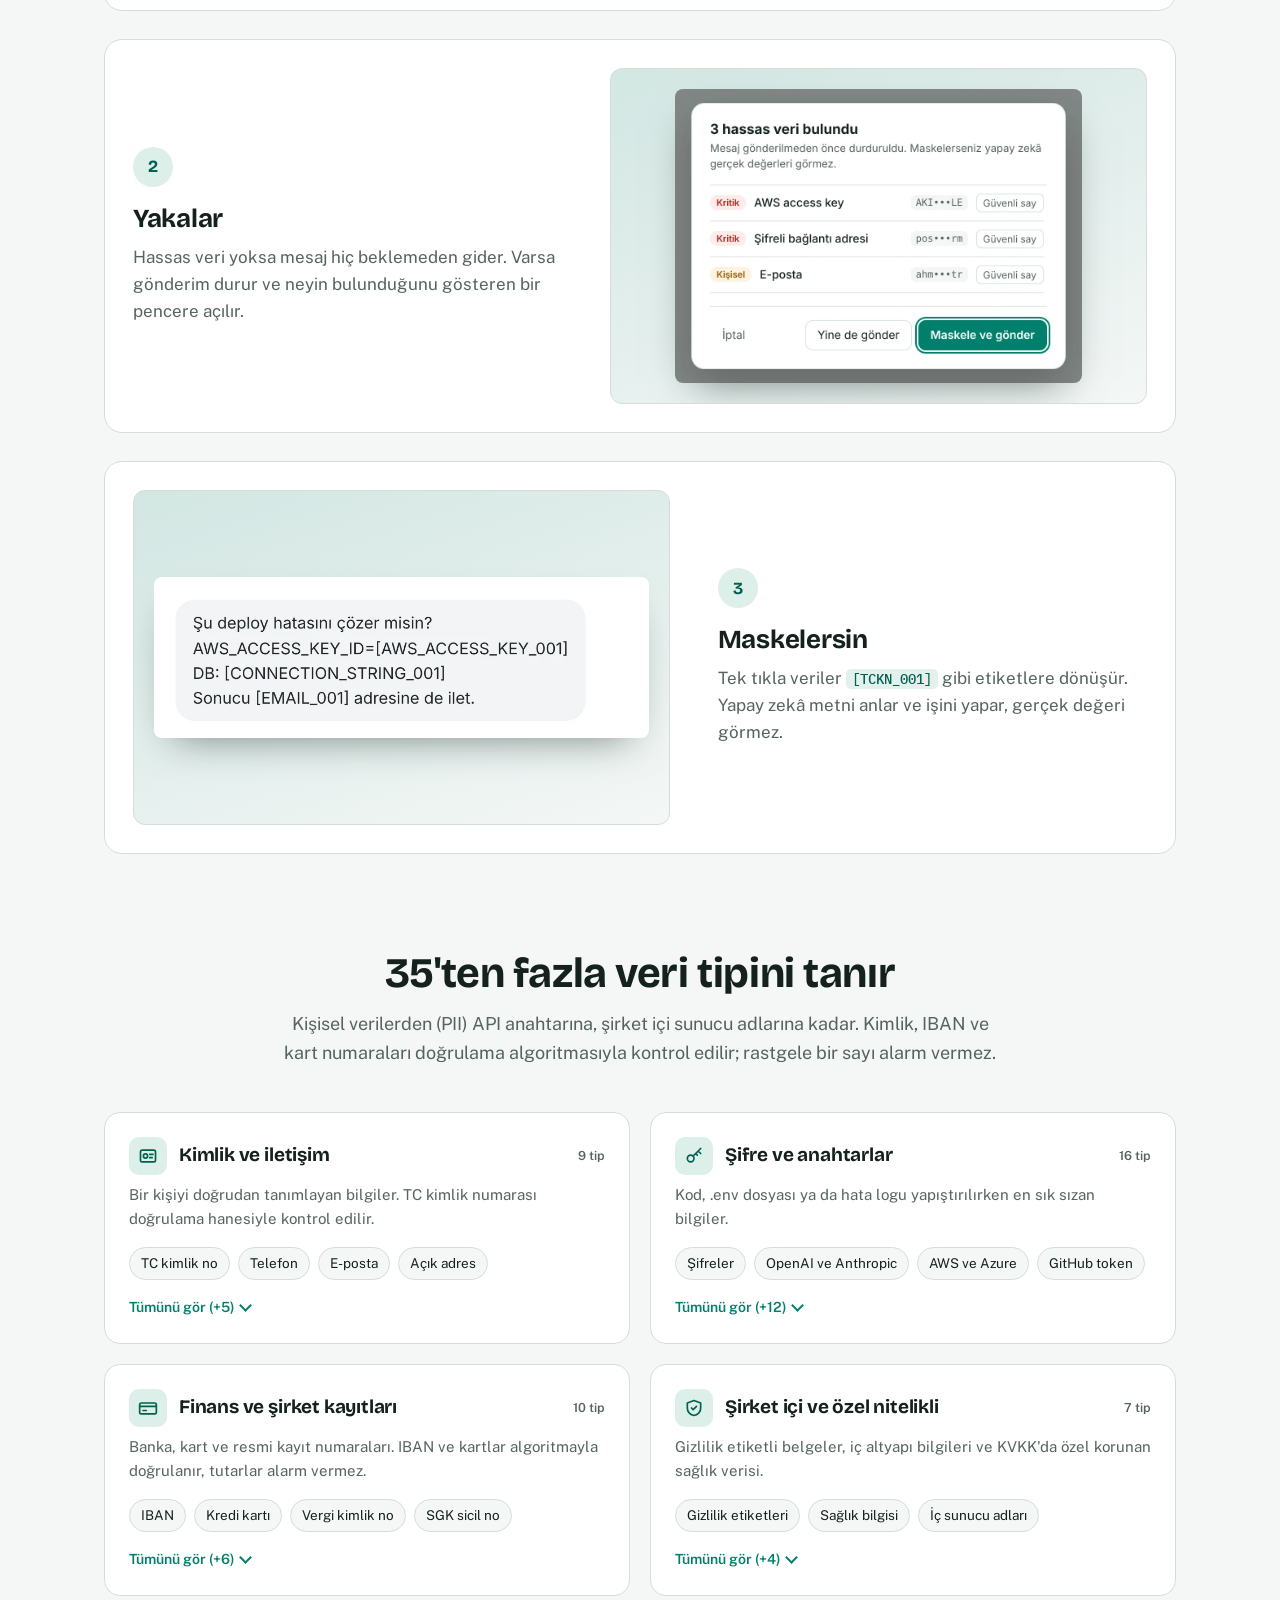
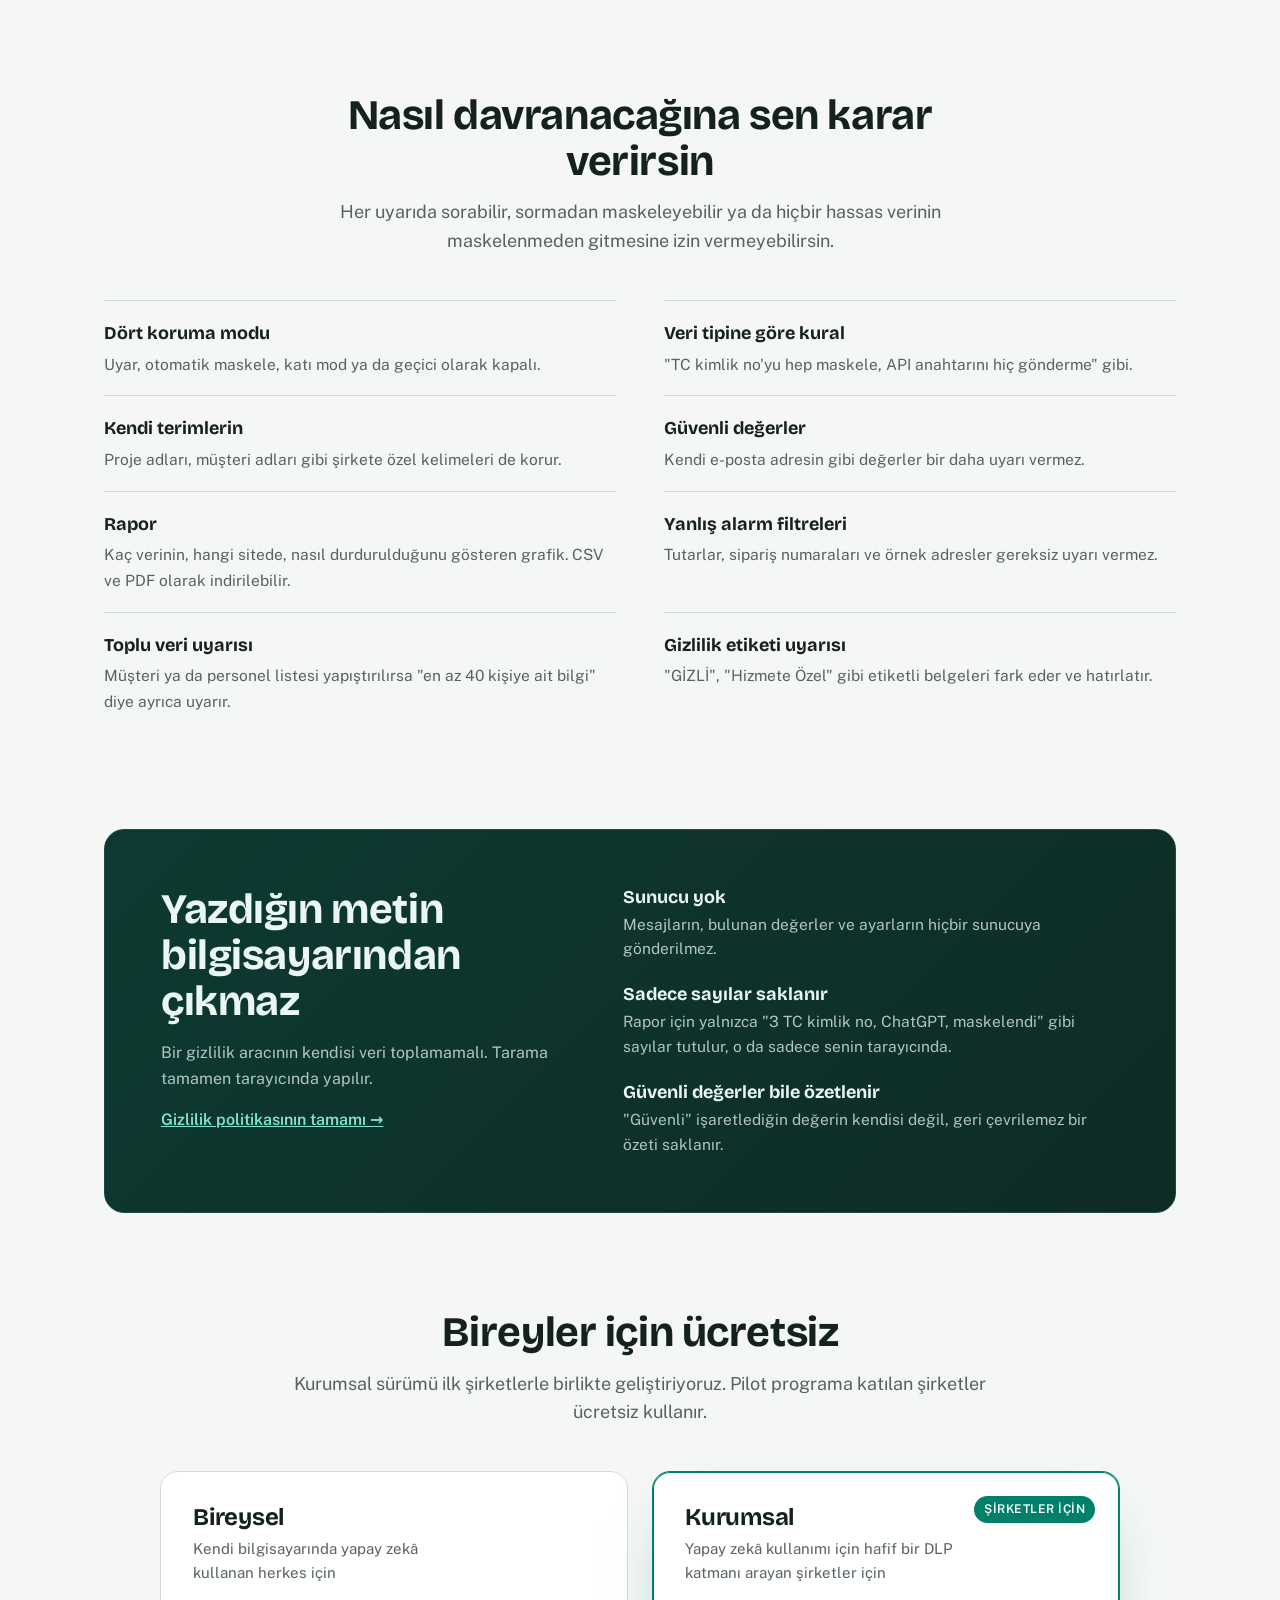
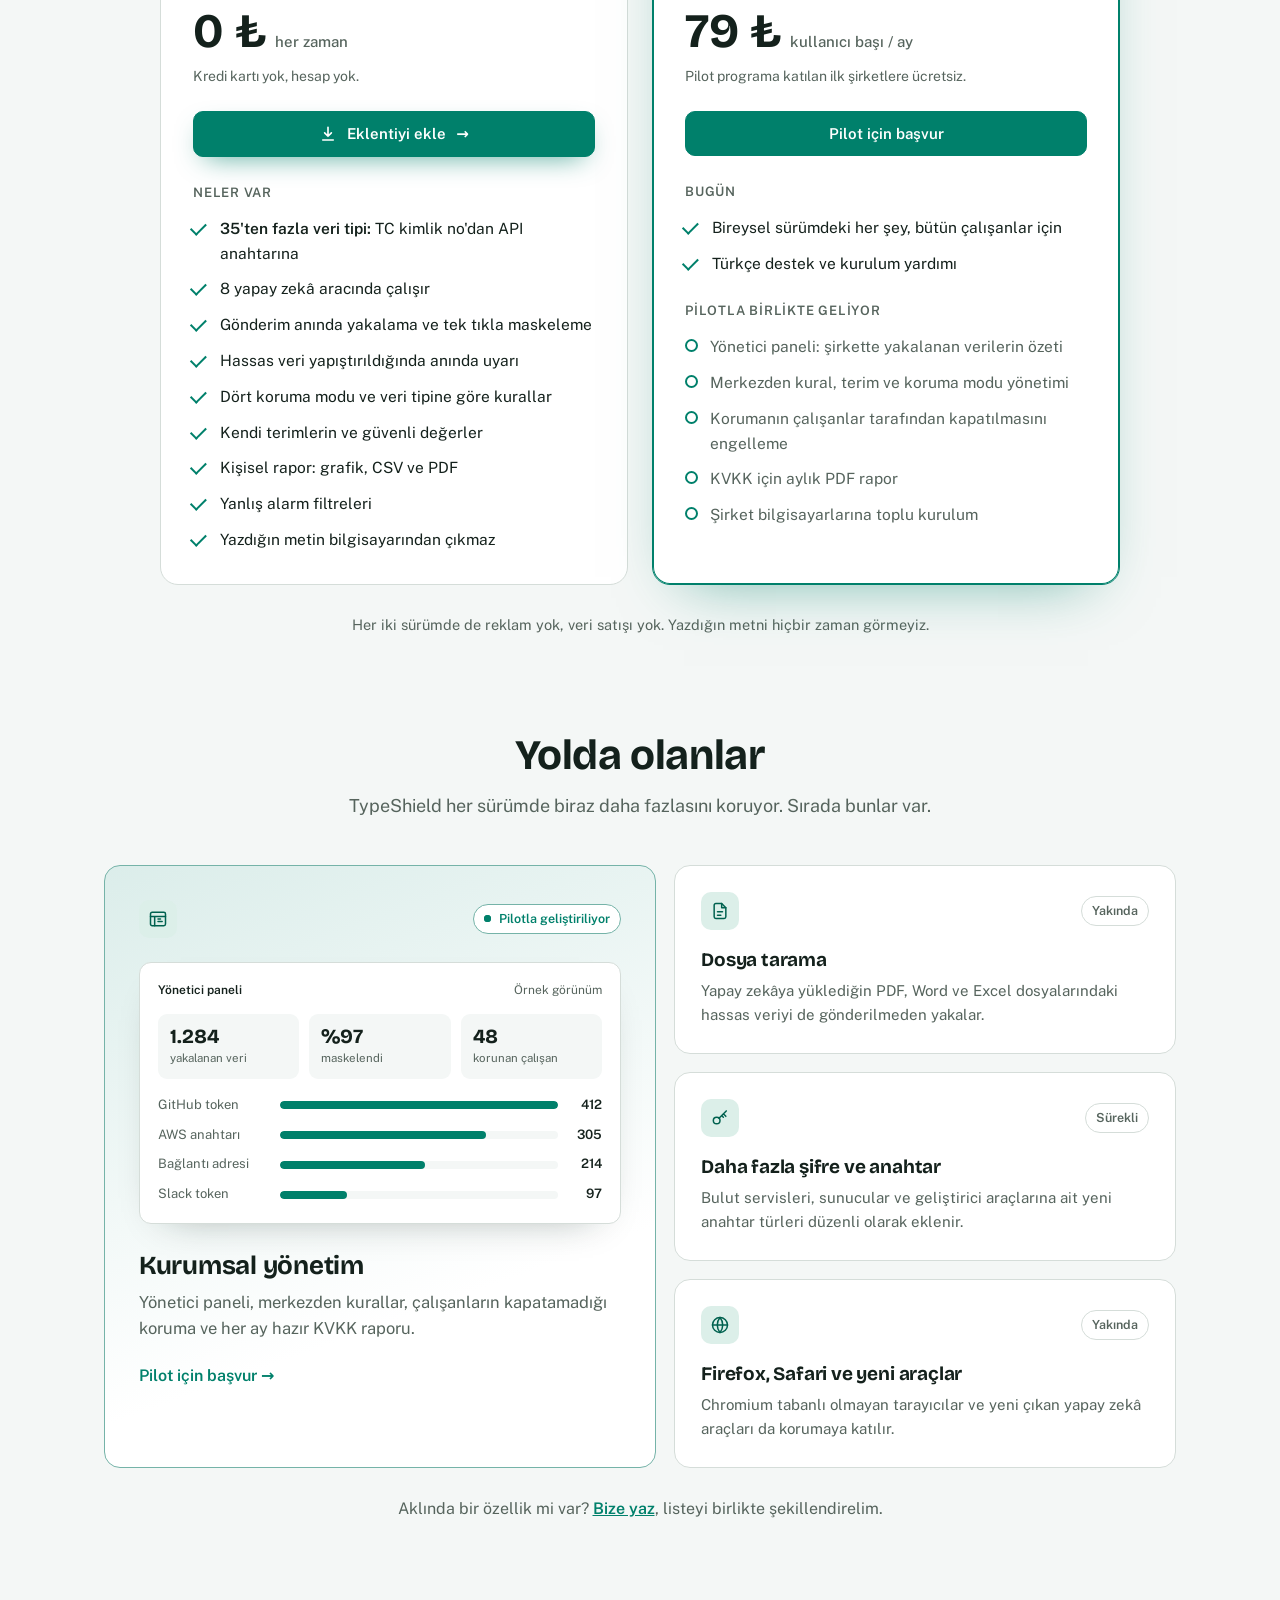
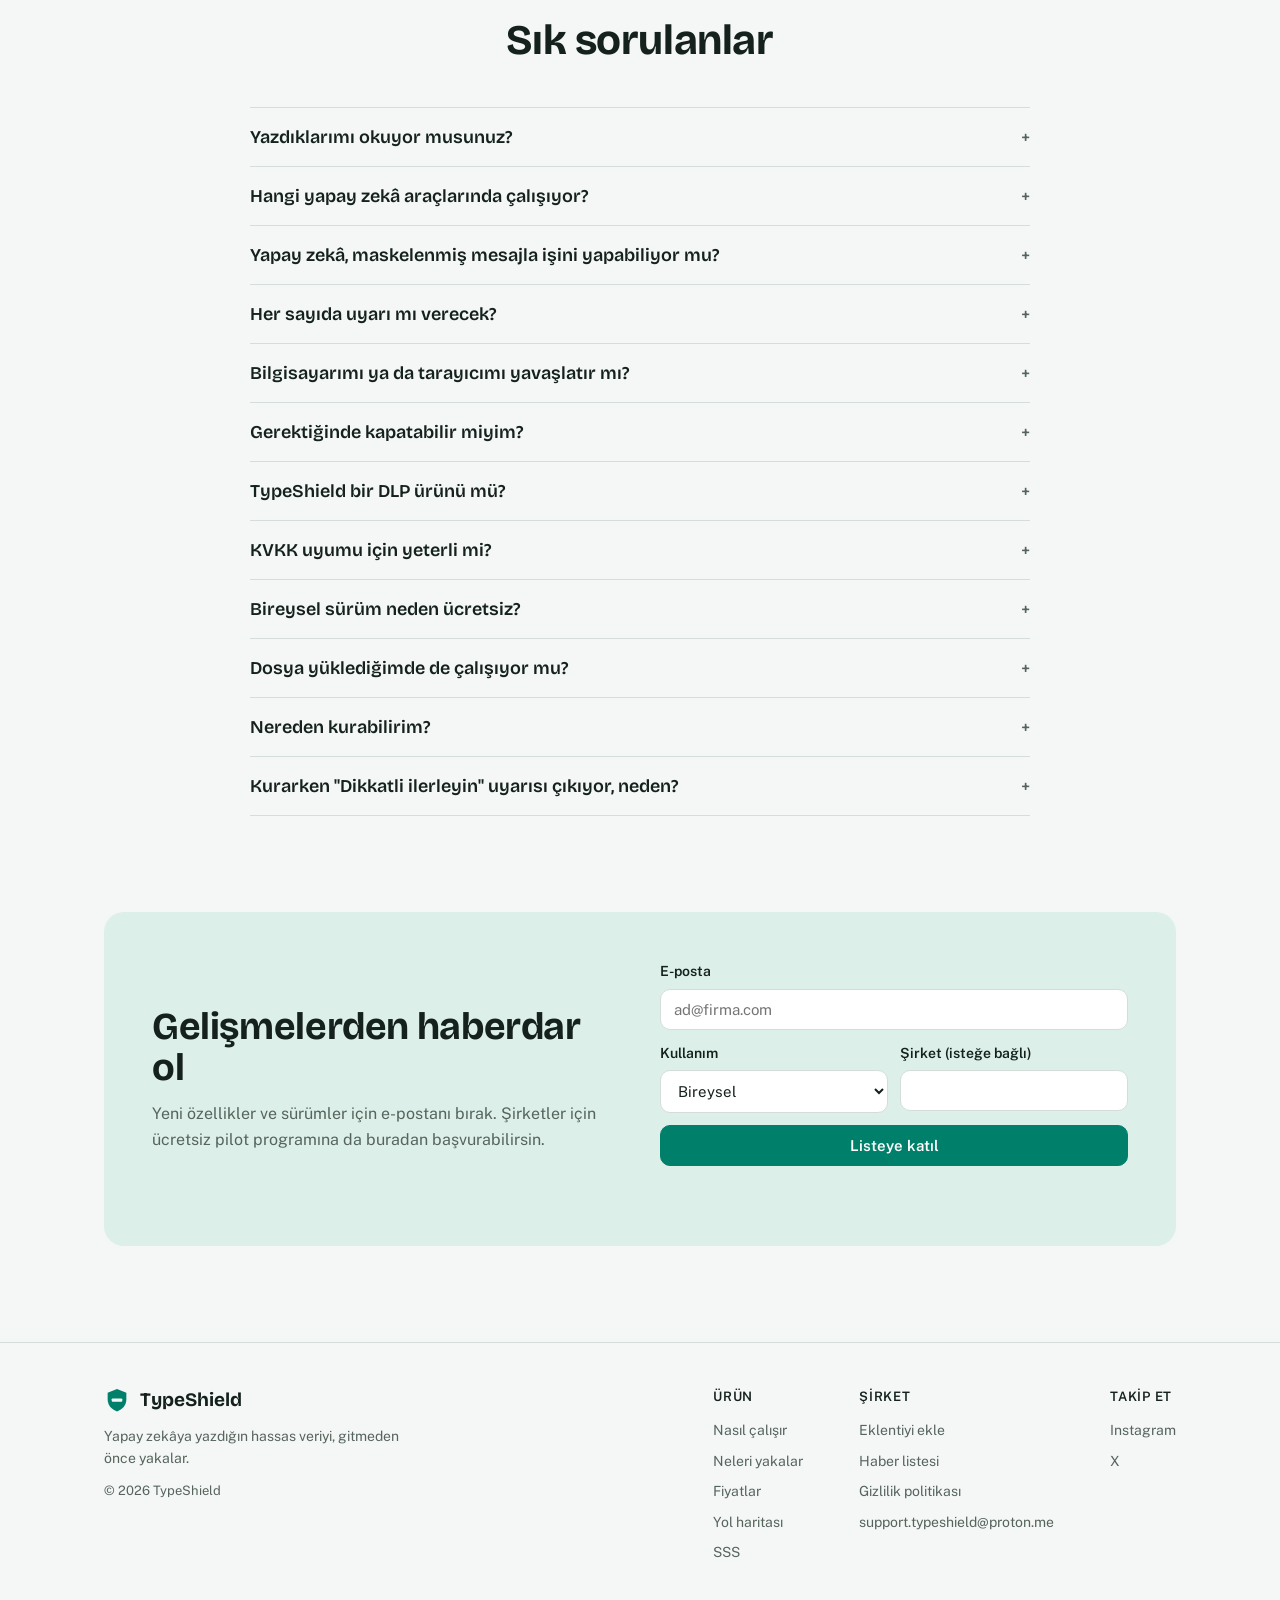
==== commit 8b556383: "Add files via upload" ====
--- a/index.html
+++ b/index.html
@@ -40,7 +40,6 @@
         <a href="#fiyat">Fiyatlar</a>
         <a href="#yol">Yol haritası</a>
         <a href="#sss">SSS</a>
-        <a class="btn primary" href="https://chromewebstore.google.com/detail/typeshield/ejdeoekabedcpedpenahfjpihbdhcegd" target="_blank" rel="noopener">Eklentiyi ekle</a>
       </nav>
     </div>
   </header>
@@ -235,7 +234,7 @@
             <p class="for">Kendi bilgisayarında yapay zekâ kullanan herkes için</p>
             <div class="price">0 ₺<small>her zaman</small></div>
             <p class="fine">Kredi kartı yok, hesap yok.</p>
-            <a class="btn" href="https://chromewebstore.google.com/detail/typeshield/ejdeoekabedcpedpenahfjpihbdhcegd" target="_blank" rel="noopener">Eklentiyi ekle</a>
+            <a class="btn primary cta" href="https://chromewebstore.google.com/detail/typeshield/ejdeoekabedcpedpenahfjpihbdhcegd" target="_blank" rel="noopener"><svg viewBox="0 0 24 24" aria-hidden="true"><path d="M12 3v12m0 0-4.5-4.5M12 15l4.5-4.5M5 20h14"/></svg>Eklentiyi ekle<span class="arr" aria-hidden="true">→</span></a>
             <p class="group">Neler var</p>
             <ul class="feat">
               <li><span><b>35'ten fazla veri tipi:</b> TC kimlik no'dan API anahtarına</span></li>
@@ -382,7 +381,7 @@
           </details>
           <details>
             <summary>Nereden kurabilirim?</summary>
-            <p>Chrome Web Mağazası'ndan ücretsiz kurabilirsin: <a href="https://chromewebstore.google.com/detail/typeshield/ejdeoekabedcpedpenahfjpihbdhcegd" target="_blank" rel="noopener">TypeShield'i ekle</a>. Chrome'un yanında Edge, Brave, Opera ve Vivaldi gibi Chromium tabanlı tarayıcılarda da çalışır. Edge'de mağazanın üstünde çıkan "Diğer mağazalardan uzantılara izin ver" düğmesine, Opera'da ise önce "Install Chrome Extensions" eklentisine ihtiyaç var.</p>
+            <p>Chrome Web Mağazası'ndan ücretsiz kurabilirsin; sayfanın en üstündeki "Eklentiyi ekle" butonu seni doğrudan oraya götürür. Chrome'un yanında Edge, Brave, Opera ve Vivaldi gibi Chromium tabanlı tarayıcılarda da çalışır. Edge'de mağazanın üstünde çıkan "Diğer mağazalardan uzantılara izin ver" düğmesine, Opera'da ise önce "Install Chrome Extensions" eklentisine ihtiyaç var.</p>
           </details>
           <details>
             <summary>Kurarken "Dikkatli ilerleyin" uyarısı çıkıyor, neden?</summary>
--- a/style.css
+++ b/style.css
@@ -143,6 +143,13 @@
 .steps .txt::before { content: counter(s); display: grid; place-items: center; width: 40px; height: 40px; border-radius: 50%; background: var(--accent-soft); color: var(--token-ink); font: 700 17px var(--display); margin-bottom: 18px; }
 .steps h3 { font-size: 26px; margin-bottom: 10px; }
 .steps p { margin: 0; color: var(--muted); font-size: 17px; }
+.cta { position: relative; overflow: hidden; isolation: isolate; gap: 10px; padding: 13px 22px; box-shadow: 0 10px 28px -12px color-mix(in srgb, var(--accent) 80%, transparent); transition: transform 0.2s ease, box-shadow 0.2s ease; }
+.cta svg { width: 18px; height: 18px; flex: none; fill: none; stroke: currentColor; stroke-width: 2.2; stroke-linecap: round; stroke-linejoin: round; }
+.cta .arr { display: inline-block; transition: transform 0.2s ease; }
+.cta::after { content: ''; position: absolute; inset: 0; z-index: -1; background: linear-gradient(110deg, transparent 30%, rgba(255, 255, 255, 0.35) 50%, transparent 70%); transform: translateX(-120%); animation: cta-shine 3.6s ease-in-out 1s infinite; }
+.cta:hover { transform: translateY(-2px); box-shadow: 0 16px 34px -12px color-mix(in srgb, var(--accent) 90%, transparent); }
+.cta:hover .arr { transform: translateX(4px); }
+@keyframes cta-shine { 0% { transform: translateX(-120%); } 35%, 100% { transform: translateX(120%); } }
 @media (max-width: 820px) { .steps li, .steps li:nth-child(even) { grid-template-columns: 1fr; gap: 22px; padding: 18px; } .steps li:nth-child(even) .shot { order: 0; } .steps .shot { padding: 12px; } }
 @media (max-width: 820px) { .steps { grid-template-columns: 1fr; } }
 
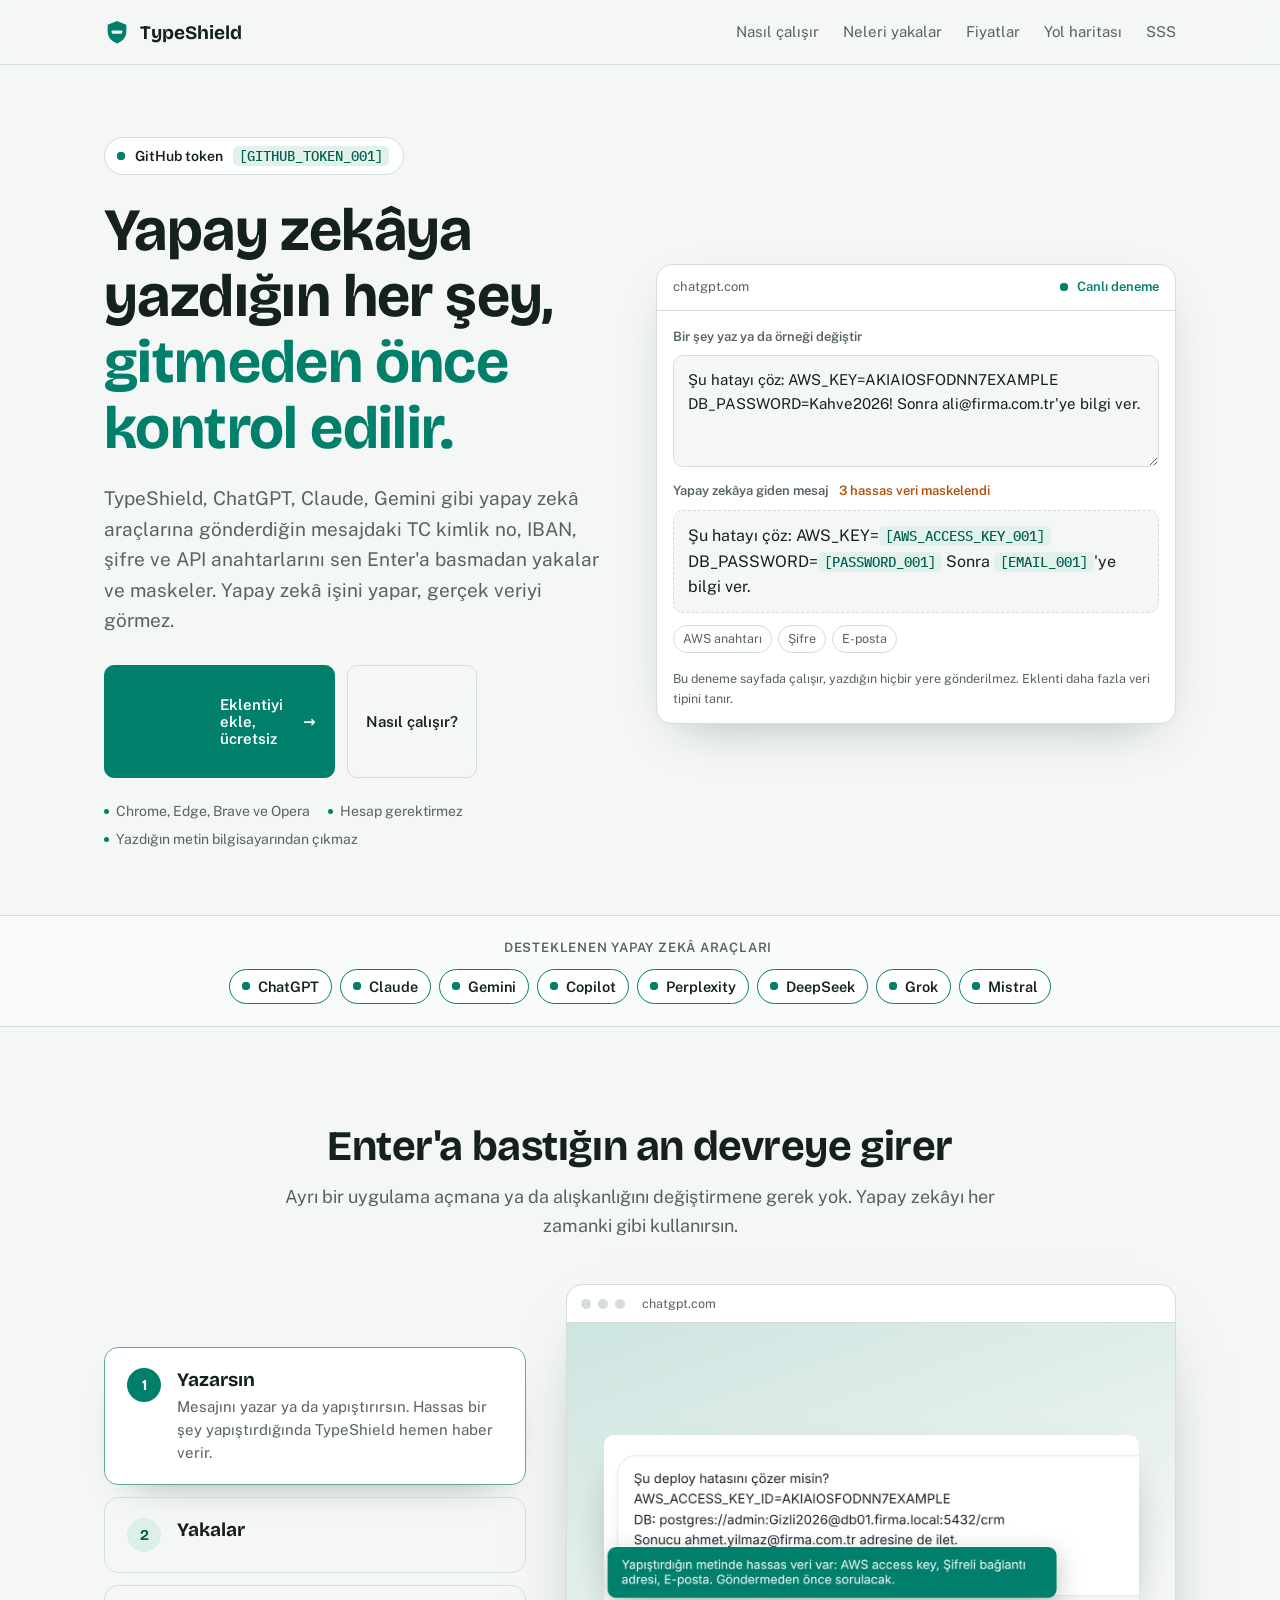
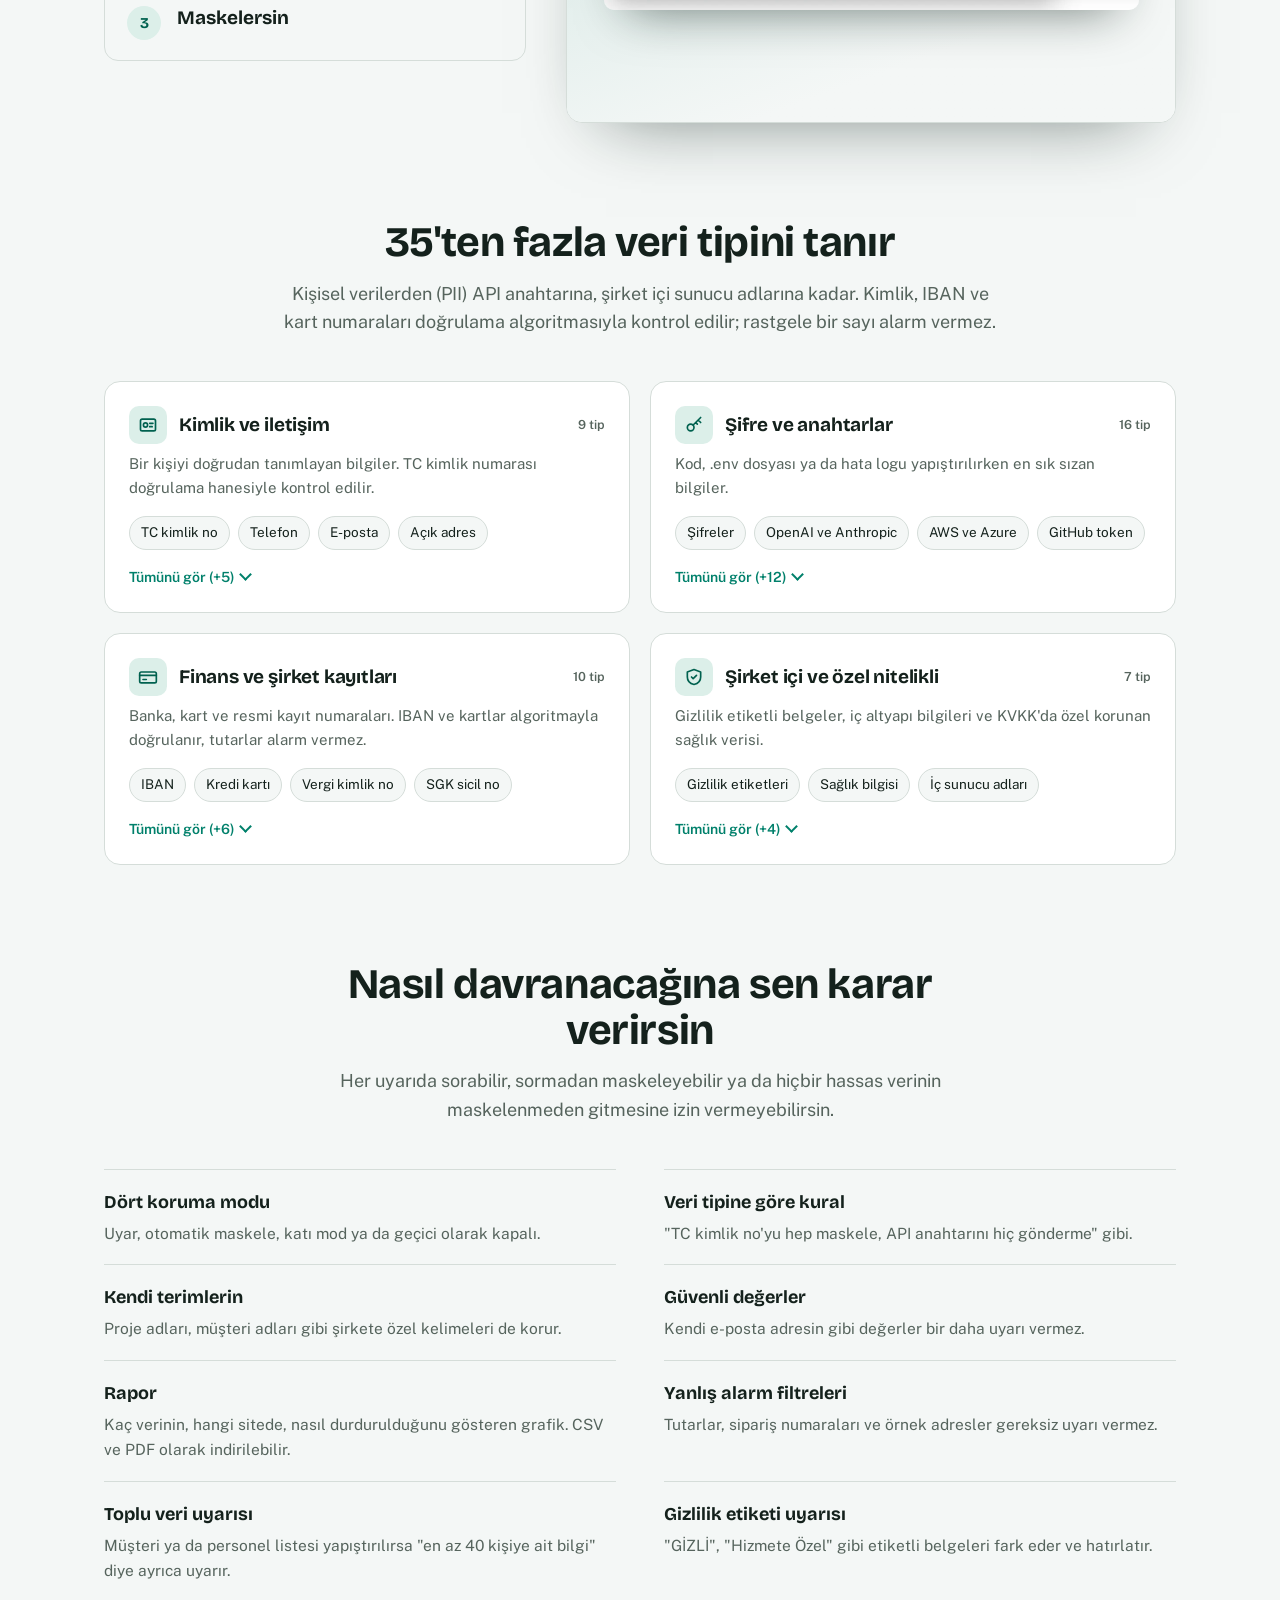
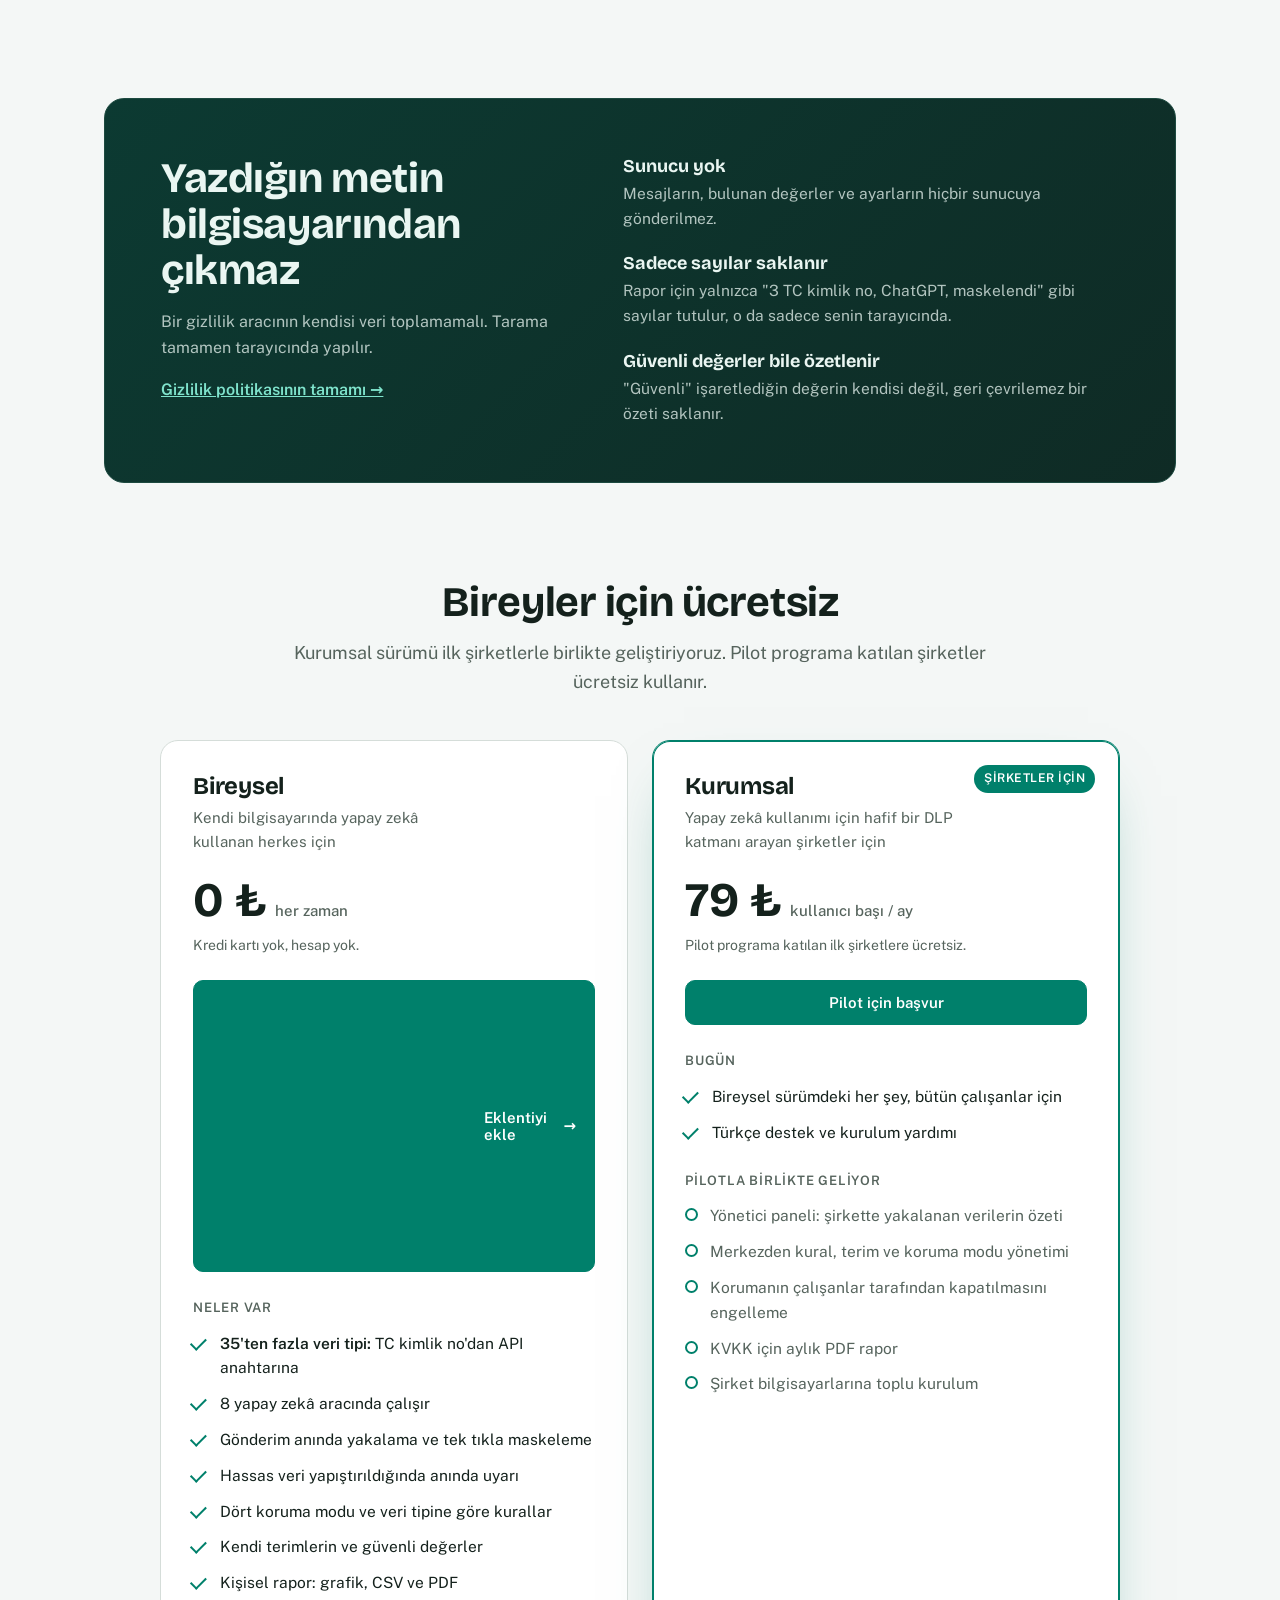
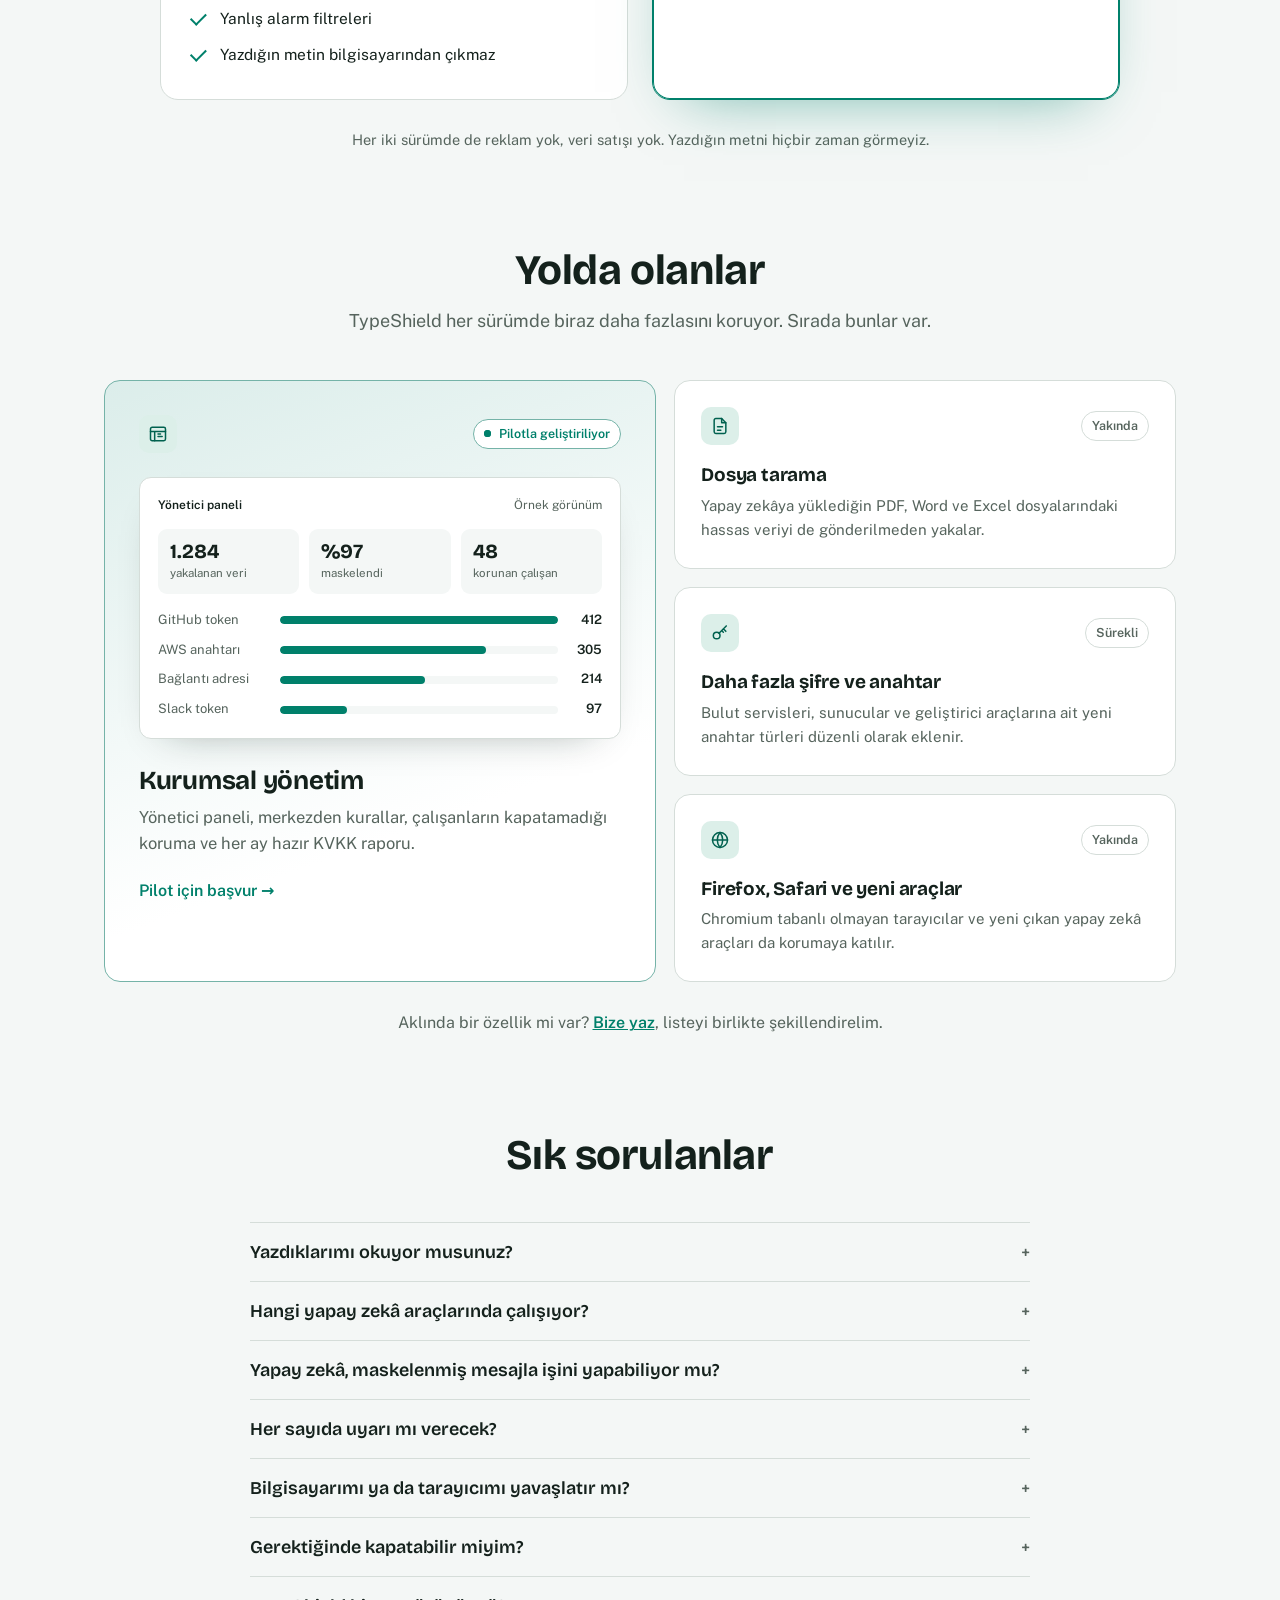
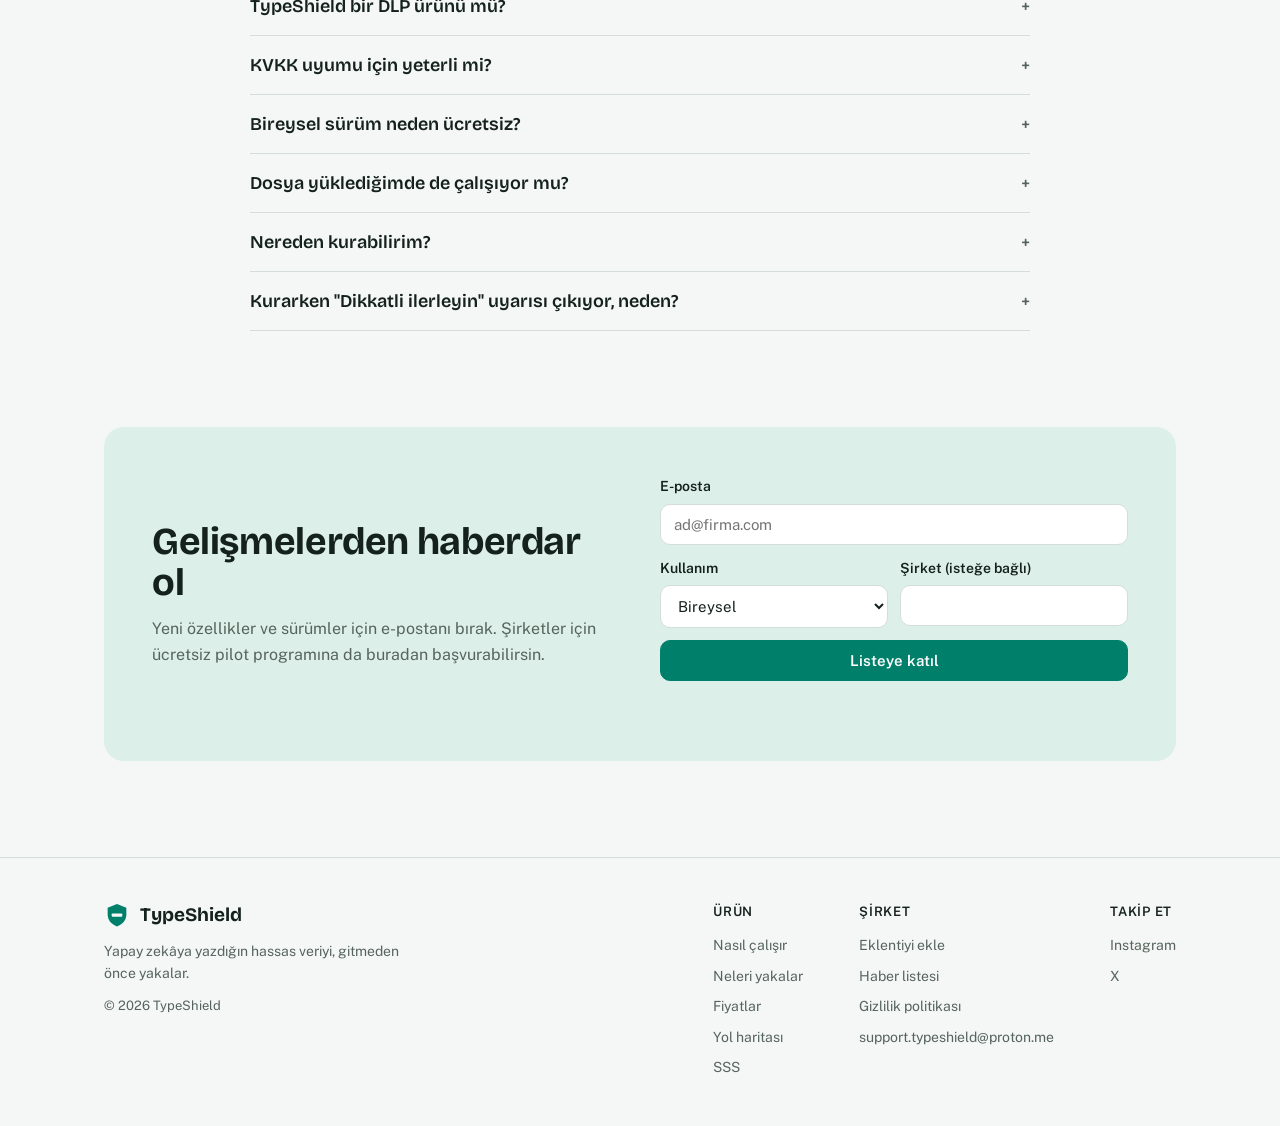
==== commit ff412fa8: "Add files via upload" ====
--- a/index.html
+++ b/index.html
@@ -101,29 +101,39 @@
           <h2>Enter'a bastığın an devreye girer</h2>
           <p>Ayrı bir uygulama açmana ya da alışkanlığını değiştirmene gerek yok. Yapay zekâyı her zamanki gibi kullanırsın.</p>
         </div>
-        <ol class="steps">
-          <li>
-            <div class="shot"><img src="img/adim-1.webp" alt="Hassas veri yapıştırılınca çıkan TypeShield bildirimi" width="1200" height="393" loading="lazy" /></div>
-            <div class="txt">
-            <h3>Yazarsın</h3>
-            <p>Mesajını yazar ya da bir belgeden yapıştırırsın. Hassas bir şey yapıştırdığında hemen haber verir, Gönder'e bastığın anda da <span data-brand>TypeShield</span> metni tarar.</p>
-            </div>
-          </li>
-          <li>
-            <div class="shot"><img src="img/adim-2.webp" alt="TypeShield uyarı penceresi: 3 hassas veri bulundu" width="1000" height="720" loading="lazy" /></div>
-            <div class="txt">
-            <h3>Yakalar</h3>
-            <p>Hassas veri yoksa mesaj hiç beklemeden gider. Varsa gönderim durur ve neyin bulunduğunu gösteren bir pencere açılır.</p>
-            </div>
-          </li>
-          <li>
-            <div class="shot"><img src="img/adim-3.webp" alt="Yapay zekâya maskelenmiş olarak giden mesaj" width="920" height="300" loading="lazy" /></div>
-            <div class="txt">
-            <h3>Maskelersin</h3>
-            <p>Tek tıkla veriler <span class="tok">[TCKN_001]</span> gibi etiketlere dönüşür. Yapay zekâ metni anlar ve işini yapar, gerçek değeri görmez.</p>
-            </div>
-          </li>
-        </ol>
+        <div class="flow" id="flow">
+          <ol class="flow-steps">
+            <li>
+              <button type="button" class="flow-step is-active" data-step="0" aria-pressed="true">
+                <span class="n">1</span>
+                <span class="t"><b>Yazarsın</b><span>Mesajını yazar ya da yapıştırırsın. Hassas bir şey yapıştırdığında <span data-brand>TypeShield</span> hemen haber verir.</span></span>
+                <i class="prog" aria-hidden="true"></i>
+              </button>
+            </li>
+            <li>
+              <button type="button" class="flow-step" data-step="1" aria-pressed="false">
+                <span class="n">2</span>
+                <span class="t"><b>Yakalar</b><span>Gönder'e bastığında hassas veri varsa gönderim durur ve neyin bulunduğunu gösteren bir pencere açılır.</span></span>
+                <i class="prog" aria-hidden="true"></i>
+              </button>
+            </li>
+            <li>
+              <button type="button" class="flow-step" data-step="2" aria-pressed="false">
+                <span class="n">3</span>
+                <span class="t"><b>Maskelersin</b><span>Tek tıkla veriler <span class="tok">[TCKN_001]</span> gibi etiketlere dönüşür. Yapay zekâ işini yapar, gerçek değeri görmez.</span></span>
+                <i class="prog" aria-hidden="true"></i>
+              </button>
+            </li>
+          </ol>
+          <div class="stage">
+            <div class="stage-top" aria-hidden="true"><i></i><i></i><i></i><span>chatgpt.com</span></div>
+            <div class="stage-body">
+              <img class="is-active" src="img/adim-1.webp" alt="Hassas veri yapıştırılınca çıkan TypeShield bildirimi" width="1200" height="393" loading="lazy" />
+              <img src="img/adim-2.webp" alt="TypeShield uyarı penceresi: 3 hassas veri bulundu" width="916" height="648" loading="lazy" />
+              <img src="img/adim-3.webp" alt="Yapay zekâya maskelenmiş olarak giden mesaj" width="920" height="300" loading="lazy" />
+            </div>
+          </div>
+        </div>
       </div>
     </section>
 
--- a/style.css
+++ b/style.css
@@ -133,25 +133,29 @@
 .head h2 { font-size: clamp(30px, 3.6vw, 42px); font-weight: 700; }
 .head p { color: var(--muted); font-size: 18px; margin: 14px 0 0; }
 
-.steps { display: grid; gap: 28px; counter-reset: s; margin: 0; padding: 0; list-style: none; }
-.steps li { counter-increment: s; display: grid; grid-template-columns: 1.25fr 1fr; align-items: center; gap: 48px; padding: 28px; border: 1px solid var(--line); border-radius: 18px; background: var(--card); transition: border-color 0.25s ease; }
-.steps li:nth-child(even) { grid-template-columns: 1fr 1.25fr; }
-.steps li:nth-child(even) .shot { order: 2; }
-.steps li:hover { border-color: color-mix(in srgb, var(--accent) 60%, var(--line)); }
-.steps .shot { aspect-ratio: 16 / 10; display: grid; grid-template: minmax(0, 1fr) / minmax(0, 1fr); place-items: center; padding: 20px; border-radius: 12px; background: linear-gradient(160deg, color-mix(in srgb, var(--accent) 14%, var(--paper)), var(--paper)); border: 1px solid var(--line); overflow: hidden; }
-.steps .shot img { display: block; max-width: 100%; max-height: 100%; width: auto; height: auto; border-radius: 8px; box-shadow: 0 18px 40px -20px rgba(10, 30, 24, 0.55); }
-.steps .txt::before { content: counter(s); display: grid; place-items: center; width: 40px; height: 40px; border-radius: 50%; background: var(--accent-soft); color: var(--token-ink); font: 700 17px var(--display); margin-bottom: 18px; }
-.steps h3 { font-size: 26px; margin-bottom: 10px; }
-.steps p { margin: 0; color: var(--muted); font-size: 17px; }
-.cta { position: relative; overflow: hidden; isolation: isolate; gap: 10px; padding: 13px 22px; box-shadow: 0 10px 28px -12px color-mix(in srgb, var(--accent) 80%, transparent); transition: transform 0.2s ease, box-shadow 0.2s ease; }
-.cta svg { width: 18px; height: 18px; flex: none; fill: none; stroke: currentColor; stroke-width: 2.2; stroke-linecap: round; stroke-linejoin: round; }
-.cta .arr { display: inline-block; transition: transform 0.2s ease; }
-.cta::after { content: ''; position: absolute; inset: 0; z-index: -1; background: linear-gradient(110deg, transparent 30%, rgba(255, 255, 255, 0.35) 50%, transparent 70%); transform: translateX(-120%); animation: cta-shine 3.6s ease-in-out 1s infinite; }
-.cta:hover { transform: translateY(-2px); box-shadow: 0 16px 34px -12px color-mix(in srgb, var(--accent) 90%, transparent); }
-.cta:hover .arr { transform: translateX(4px); }
-@keyframes cta-shine { 0% { transform: translateX(-120%); } 35%, 100% { transform: translateX(120%); } }
-@media (max-width: 820px) { .steps li, .steps li:nth-child(even) { grid-template-columns: 1fr; gap: 22px; padding: 18px; } .steps li:nth-child(even) .shot { order: 0; } .steps .shot { padding: 12px; } }
-@media (max-width: 820px) { .steps { grid-template-columns: 1fr; } }
+.flow { display: grid; grid-template-columns: minmax(0, 0.9fr) minmax(0, 1.3fr); gap: 40px; align-items: center; }
+.flow-steps { list-style: none; margin: 0; padding: 0; display: grid; gap: 12px; }
+.flow-step { position: relative; overflow: hidden; width: 100%; display: flex; gap: 16px; align-items: flex-start; text-align: left; padding: 20px 22px; border-radius: 14px; border: 1px solid var(--line); background: transparent; color: var(--ink); font: inherit; cursor: pointer; transition: background 0.3s ease, border-color 0.3s ease; }
+.flow-step:hover { border-color: color-mix(in srgb, var(--accent) 45%, var(--line)); }
+.flow-step .n { flex: none; display: grid; place-items: center; width: 34px; height: 34px; border-radius: 50%; background: var(--accent-soft); color: var(--token-ink); font: 700 15px var(--display); transition: background 0.3s, color 0.3s; }
+.flow-step .t { display: grid; gap: 4px; }
+.flow-step b { font: 700 19px var(--display); }
+.flow-step .t > span { color: var(--muted); font-size: 15px; line-height: 1.55; max-height: 0; opacity: 0; overflow: hidden; transition: max-height 0.4s ease, opacity 0.3s ease; }
+.flow-step.is-active { background: var(--card); border-color: color-mix(in srgb, var(--accent) 55%, var(--line)); box-shadow: 0 18px 40px -30px rgba(10, 30, 24, 0.6); }
+.flow-step.is-active .n { background: var(--accent); color: var(--accent-ink); }
+.flow-step.is-active .t > span { max-height: 120px; opacity: 1; }
+.flow-step .prog { position: absolute; left: 0; bottom: 0; height: 3px; width: 100%; background: var(--accent); transform: scaleX(0); transform-origin: left; }
+.flow.playing .flow-step.is-active .prog { animation: flow-prog var(--flow-ms, 5000ms) linear forwards; }
+.flow.paused .flow-step.is-active .prog { animation-play-state: paused; }
+@keyframes flow-prog { to { transform: scaleX(1); } }
+.stage { border-radius: 16px; border: 1px solid var(--line); background: var(--card); overflow: hidden; box-shadow: 0 30px 70px -40px rgba(10, 30, 24, 0.6); }
+.stage-top { display: flex; align-items: center; gap: 7px; height: 38px; padding: 0 14px; border-bottom: 1px solid var(--line); font-size: 12.5px; color: var(--muted); }
+.stage-top i { width: 10px; height: 10px; border-radius: 50%; background: var(--line); }
+.stage-top span { margin-left: 10px; }
+.stage-body { position: relative; aspect-ratio: 16 / 10.5; background: linear-gradient(160deg, color-mix(in srgb, var(--accent) 16%, var(--paper)), var(--paper) 75%); }
+.stage-body img { position: absolute; inset: 0; margin: auto; max-width: 88%; max-height: 82%; width: auto; height: auto; border-radius: 10px; box-shadow: 0 22px 50px -24px rgba(10, 30, 24, 0.6); opacity: 0; transform: translateY(18px) scale(0.97); transition: opacity 0.55s ease, transform 0.65s cubic-bezier(.2, .7, .2, 1); }
+.stage-body img.is-active { opacity: 1; transform: none; }
+@media (max-width: 860px) { .flow { grid-template-columns: 1fr; gap: 20px; } .stage { order: -1; } .flow-step { padding: 16px; } }
 
 .catch { display: grid; grid-template-columns: repeat(2, 1fr); gap: 20px; align-items: start; }
 .cat-col { display: grid; gap: 20px; }
@@ -311,7 +315,7 @@
 @media (prefers-reduced-motion: reduce) {
   html { scroll-behavior: auto; }
   .pulse, .pulse::after, .scan, .ticker .t-val.tok, .cta::after { animation: none; }
-  .cat, .steps li, .plan, .road-item, .more, .more-btn::after, .faq details::details-content { transition: none; }
-  .cat:hover, .steps li:hover, .plan:hover, .road-item:hover { transform: none; }
+  .cat, .flow-step, .stage-body img, .plan, .road-item, .more, .more-btn::after, .faq details::details-content { transition: none; }
+  .cat:hover, .plan:hover, .road-item:hover { transform: none; }
   .totop { transition: none; }
 }
